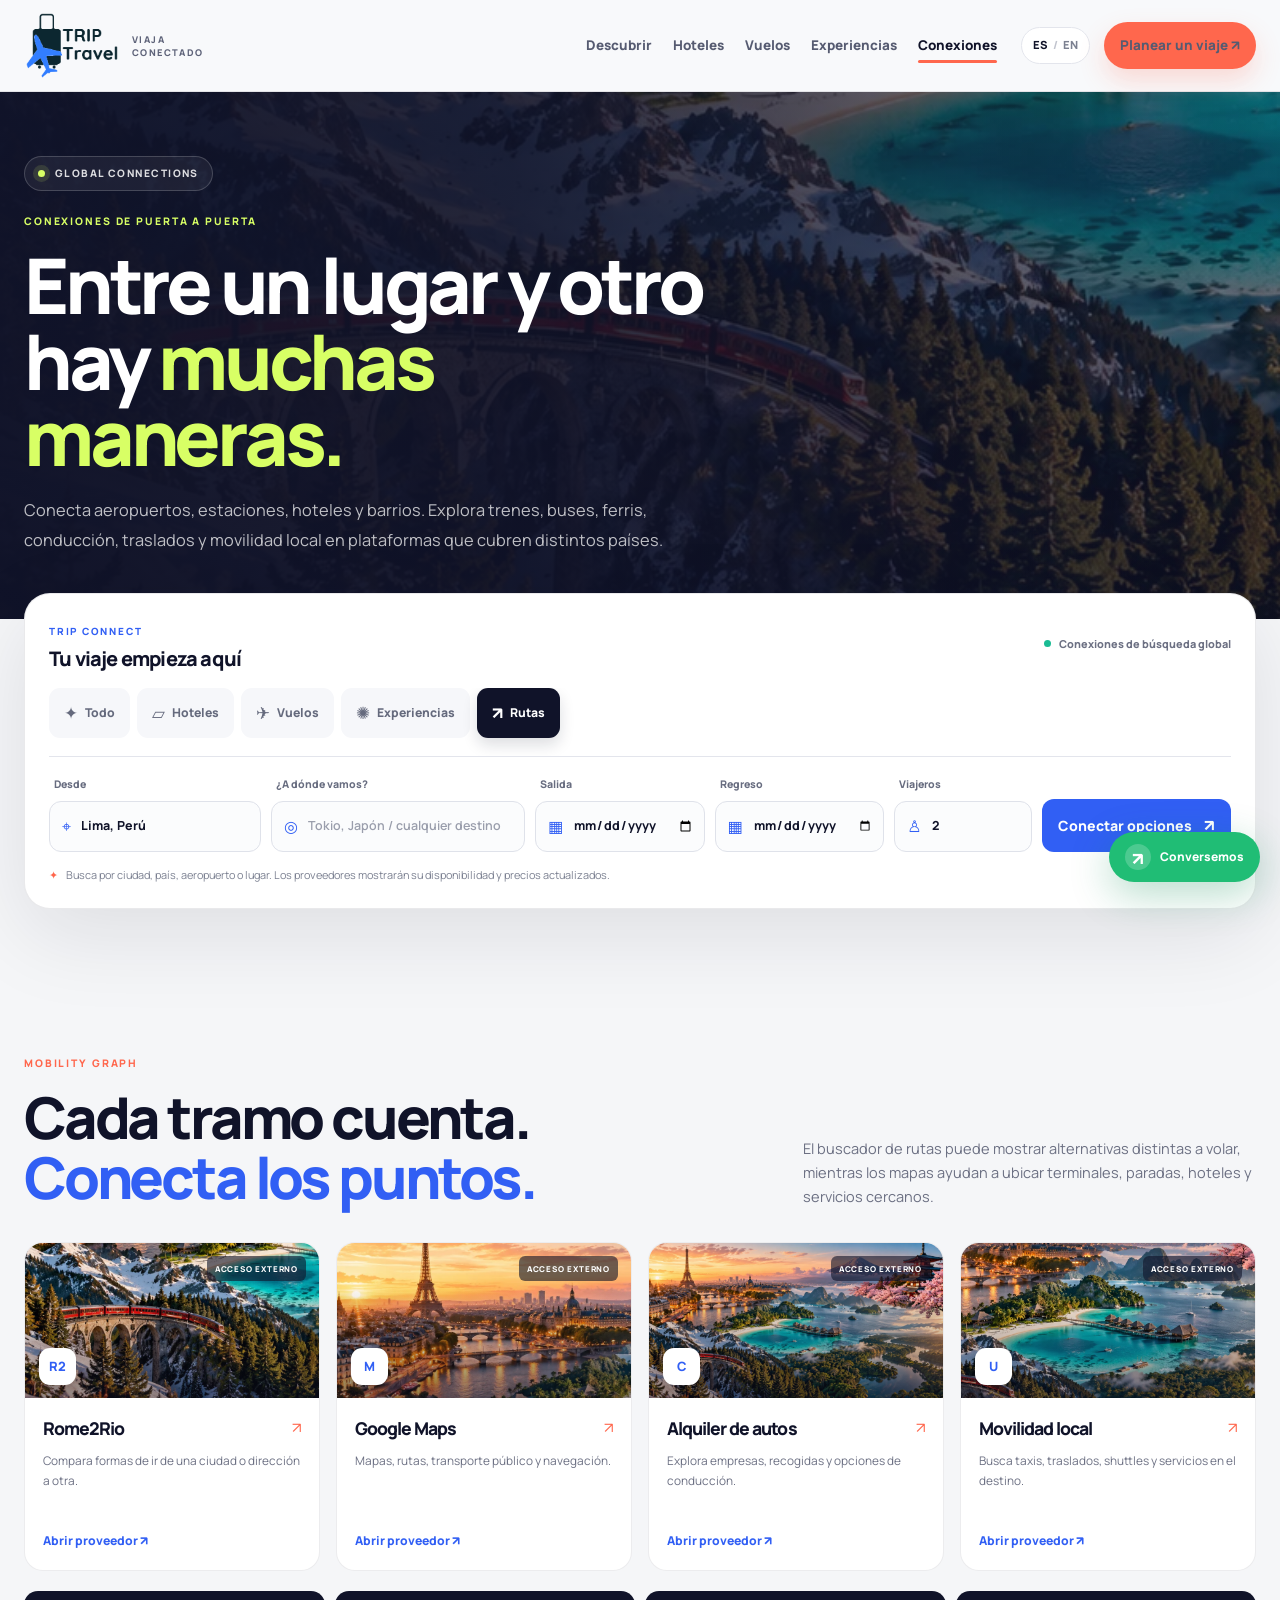
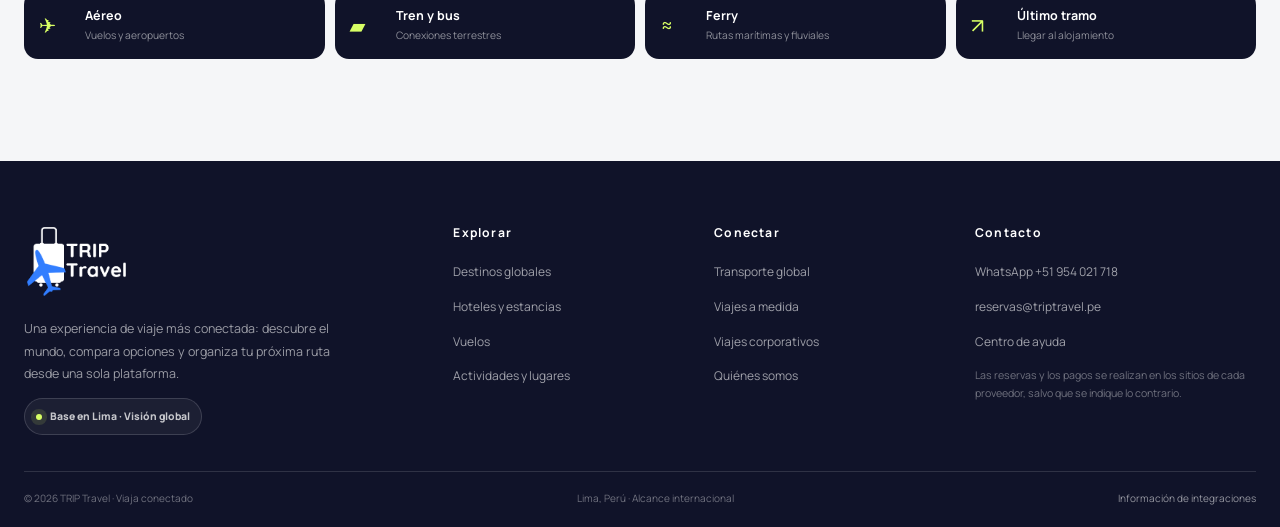
==== conexiones.html @ 20d66aaa "Add files via upload" ====
<!doctype html>
<html lang="es">
<head>
<meta charset="utf-8">
<meta name="viewport" content="width=device-width, initial-scale=1">
<title>Conexiones de transporte en todo el mundo | TRIP Travel</title>
<meta name="description" content="Explora rutas globales en tren, bus, ferry, avión, auto y transporte local con TRIP Travel.">
<meta name="theme-color" content="#101329">
<link rel="icon" type="image/svg+xml" href="assets/favicon.svg">
<link rel="preconnect" href="https://fonts.googleapis.com">
<link rel="preconnect" href="https://fonts.gstatic.com" crossorigin>
<link href="https://fonts.googleapis.com/css2?family=DM+Sans:wght@400;500;600;700;800&family=Manrope:wght@400;500;600;700;800&display=swap" rel="stylesheet">
<link rel="stylesheet" href="styles.css">
</head>
<body data-wa="51954021718" data-page="conexiones">
<a class="skip-link" href="#main" data-es="Saltar al contenido" data-en="Skip to content">Saltar al contenido</a>
<header class="site-header">
  <div class="header-inner wrap">
    <a class="brand" href="index.html" aria-label="TRIP Travel inicio">
      <img src="assets/images/trip-travel-logo.png" class="brand-logo" alt="TRIP Travel logo">
      <span class="brand-tag" data-es="VIAJA CONECTADO" data-en="TRAVEL CONNECTED">VIAJA CONECTADO</span>
    </a>
    <button class="nav-toggle" aria-label="Abrir menú" aria-expanded="false"><span></span><span></span><span></span></button>
    <nav class="main-nav" aria-label="Navegación principal">
      <ul><li><a href="destinos.html" class="" data-es="Descubrir" data-en="Discover">Descubrir</a></li><li><a href="hoteles.html" class="" data-es="Hoteles" data-en="Stays">Hoteles</a></li><li><a href="vuelos.html" class="" data-es="Vuelos" data-en="Flights">Vuelos</a></li><li><a href="experiencias.html" class="" data-es="Experiencias" data-en="Experiences">Experiencias</a></li><li><a href="conexiones.html" class="active" data-es="Conexiones" data-en="Connections">Conexiones</a></li></ul>
      <div class="nav-tools"><button type="button" class="language-toggle" id="languageToggle" aria-label="Cambiar idioma"><span data-es="ES" data-en="EN">ES</span><span class="lang-sep">/</span><span data-es="EN" data-en="ES">EN</span></button>
      <a class="btn btn-primary btn-small" href="contacto.html" data-es="Planear un viaje ↗" data-en="Plan a trip ↗">Planear un viaje ↗</a></div>
    </nav>
  </div>
</header>
<main id="main"><section class="service-hero"><div class="service-hero-image"><img src="assets/images/world-alps.webp" alt="Imagen de inspiración para viajes globales"><div class="service-hero-overlay"></div></div><div class="wrap service-hero-inner"><div class="service-hero-copy"><span class="eyebrow-pill"><span class="pulse-dot"></span>GLOBAL CONNECTIONS</span><p class="section-kicker">CONEXIONES DE PUERTA A PUERTA</p><h1 data-es="Entre un lugar y otro<br>hay <em>muchas maneras.</em>" data-en="Between two places<br>there are <em>many ways.</em>">Entre un lugar y otro<br>hay <em>muchas maneras.</em></h1><p class="hero-lede" data-es="Conecta aeropuertos, estaciones, hoteles y barrios. Explora trenes, buses, ferris, conducción, traslados y movilidad local en plataformas que cubren distintos países." data-en="Connect airports, stations, hotels and neighborhoods. Explore trains, buses, ferries, driving, transfers and local mobility through tools covering many countries.">Conecta aeropuertos, estaciones, hoteles y barrios. Explora trenes, buses, ferris, conducción, traslados y movilidad local en plataformas que cubren distintos países.</p></div></div></section><div class="service-search-wrap wrap"><section class="search-console search-console-compact" aria-label="Buscador global">
      <div class="search-console-head"><div><span class="micro-label" data-es="TRIP CONNECT" data-en="TRIP CONNECT">TRIP CONNECT</span><h2 data-es="Tu viaje empieza aquí" data-en="Your journey starts here">Tu viaje empieza aquí</h2></div><span class="search-live"><i></i><span data-es="Conexiones de búsqueda global" data-en="Global search connections">Conexiones de búsqueda global</span></span></div>
      <div class="search-tabs" role="tablist" aria-label="Tipo de búsqueda"><button type="button" class="search-tab " data-search-service="all" aria-pressed="false"><span>✦</span><span data-es="Todo" data-en="All">Todo</span></button><button type="button" class="search-tab " data-search-service="stays" aria-pressed="false"><span>▱</span><span data-es="Hoteles" data-en="Stays">Hoteles</span></button><button type="button" class="search-tab " data-search-service="flights" aria-pressed="false"><span>✈</span><span data-es="Vuelos" data-en="Flights">Vuelos</span></button><button type="button" class="search-tab " data-search-service="experiences" aria-pressed="false"><span>✺</span><span data-es="Experiencias" data-en="Experiences">Experiencias</span></button><button type="button" class="search-tab selected" data-search-service="routes" aria-pressed="true"><span>↗</span><span data-es="Rutas" data-en="Routes">Rutas</span></button></div>
      <form class="global-search-form" data-search-form data-search-type="routes" id="globalSearchConex">
        <div class="field field-origin"><label for="originConex" data-es="Desde" data-en="From">Desde</label><div class="field-wrap"><span class="field-icon">⌖</span><input id="originConex" name="origin" type="text" placeholder="Lima, Perú" value="Lima, Perú" autocomplete="off"></div></div>
        <div class="field field-destination"><label for="destinationConex" data-es="¿A dónde vamos?" data-en="Where to?">¿A dónde vamos?</label><div class="field-wrap"><span class="field-icon">◎</span><input id="destinationConex" name="destination" type="text" placeholder="Tokio, Japón / cualquier destino" autocomplete="off" required></div></div>
        <div class="field"><label for="departConex" data-es="Salida" data-en="Departure">Salida</label><div class="field-wrap"><span class="field-icon">▦</span><input id="departConex" name="depart" type="date"></div></div>
        <div class="field"><label for="returnConex" data-es="Regreso" data-en="Return">Regreso</label><div class="field-wrap"><span class="field-icon">▦</span><input id="returnConex" name="return" type="date"></div></div>
        <div class="field field-guests"><label for="guestsConex" data-es="Viajeros" data-en="Travelers">Viajeros</label><div class="field-wrap"><span class="field-icon">♙</span><select id="guestsConex" name="guests"><option value="1">1</option><option value="2" selected>2</option><option value="3">3</option><option value="4">4</option><option value="5">5</option><option value="6+">6+</option></select></div></div>
        <button class="btn btn-search" type="submit"><span data-es="Conectar opciones" data-en="Find connections">Conectar opciones</span><span class="search-arrow">↗</span></button>
      </form>
      <div class="search-hint"><span class="hint-icon">✦</span><span data-es="Busca por ciudad, país, aeropuerto o lugar. Los proveedores mostrarán su disponibilidad y precios actualizados." data-en="Search by city, country, airport or place. Providers show their own live availability and prices.">Busca por ciudad, país, aeropuerto o lugar. Los proveedores mostrarán su disponibilidad y precios actualizados.</span></div>
      <div class="search-results" aria-live="polite" hidden><div class="search-results-head"><h3 data-es="Opciones para continuar" data-en="Your next steps">Opciones para continuar</h3><button class="clear-results" type="button" data-es="Nueva búsqueda ×" data-en="New search ×">Nueva búsqueda ×</button></div><p class="result-disclaimer" data-es="Son enlaces de búsqueda a sitios externos; TRIP Travel no consulta inventario en tiempo real ni confirma reservas desde esta página." data-en="These are search links to external sites; TRIP Travel does not query live inventory or confirm bookings from this page.">Son enlaces de búsqueda a sitios externos; TRIP Travel no consulta inventario en tiempo real ni confirma reservas desde esta página.</p><div class="provider-results"></div></div>
    </section></div><section class="section-light section-pad"><div class="wrap"><div class="section-heading split-heading"><div><span class="section-kicker">MOBILITY GRAPH</span><h2 data-es="Cada tramo cuenta.<br><em>Conecta los puntos.</em>" data-en="Every leg matters.<br><em>Connect the dots.</em>">Cada tramo cuenta.<br><em>Conecta los puntos.</em></h2></div><p data-es="El buscador de rutas puede mostrar alternativas distintas a volar, mientras los mapas ayudan a ubicar terminales, paradas, hoteles y servicios cercanos." data-en="Route tools can reveal alternatives to flying, while maps help locate terminals, stops, hotels and nearby services.">El buscador de rutas puede mostrar alternativas distintas a volar, mientras los mapas ayudan a ubicar terminales, paradas, hoteles y servicios cercanos.</p></div><div class="provider-grid large-provider-grid">
<article class="provider-card"><div class="provider-image"><img src="assets/images/world-alps.webp" alt="" loading="lazy" decoding="async"><span class="provider-mark">R2</span><span class="provider-kind" data-es="ACCESO EXTERNO" data-en="EXTERNAL TOOL">ACCESO EXTERNO</span></div><div class="provider-card-body"><div class="provider-card-title"><h3>Rome2Rio</h3><span class="external-arrow">↗</span></div><p data-es="Compara formas de ir de una ciudad o dirección a otra." data-en="Compare ways to get from one city or address to another.">Compara formas de ir de una ciudad o dirección a otra.</p><a class="provider-open" href="https://www.rome2rio.com/" target="_blank" rel="noopener noreferrer" data-es="Abrir proveedor ↗" data-en="Open provider ↗">Abrir proveedor ↗</a></div></article>
<article class="provider-card"><div class="provider-image"><img src="assets/images/world-paris.webp" alt="" loading="lazy" decoding="async"><span class="provider-mark">M</span><span class="provider-kind" data-es="ACCESO EXTERNO" data-en="EXTERNAL TOOL">ACCESO EXTERNO</span></div><div class="provider-card-body"><div class="provider-card-title"><h3>Google Maps</h3><span class="external-arrow">↗</span></div><p data-es="Mapas, rutas, transporte público y navegación." data-en="Maps, routes, public transit and navigation.">Mapas, rutas, transporte público y navegación.</p><a class="provider-open" href="https://www.google.com/maps/dir/" target="_blank" rel="noopener noreferrer" data-es="Abrir proveedor ↗" data-en="Open provider ↗">Abrir proveedor ↗</a></div></article>
<article class="provider-card"><div class="provider-image"><img src="assets/images/world-hero.webp" alt="" loading="lazy" decoding="async"><span class="provider-mark">C</span><span class="provider-kind" data-es="ACCESO EXTERNO" data-en="EXTERNAL TOOL">ACCESO EXTERNO</span></div><div class="provider-card-body"><div class="provider-card-title"><h3>Alquiler de autos</h3><span class="external-arrow">↗</span></div><p data-es="Explora empresas, recogidas y opciones de conducción." data-en="Explore car-rental companies, pickup and driving options.">Explora empresas, recogidas y opciones de conducción.</p><a class="provider-open" href="https://www.kayak.com/cars" target="_blank" rel="noopener noreferrer" data-es="Abrir proveedor ↗" data-en="Open provider ↗">Abrir proveedor ↗</a></div></article>
<article class="provider-card"><div class="provider-image"><img src="assets/images/world-islands.webp" alt="" loading="lazy" decoding="async"><span class="provider-mark">U</span><span class="provider-kind" data-es="ACCESO EXTERNO" data-en="EXTERNAL TOOL">ACCESO EXTERNO</span></div><div class="provider-card-body"><div class="provider-card-title"><h3>Movilidad local</h3><span class="external-arrow">↗</span></div><p data-es="Busca taxis, traslados, shuttles y servicios en el destino." data-en="Find taxis, transfers, shuttles and local services.">Busca taxis, traslados, shuttles y servicios en el destino.</p><a class="provider-open" href="https://maps.google.com/" target="_blank" rel="noopener noreferrer" data-es="Abrir proveedor ↗" data-en="Open provider ↗">Abrir proveedor ↗</a></div></article>
</div><div class="transport-mode-grid"><div><span>✈</span><strong data-es="Aéreo" data-en="Air">Aéreo</strong><small data-es="Vuelos y aeropuertos" data-en="Flights and airports">Vuelos y aeropuertos</small></div><div><span>▰</span><strong data-es="Tren y bus" data-en="Train & bus">Tren y bus</strong><small data-es="Conexiones terrestres" data-en="Ground connections">Conexiones terrestres</small></div><div><span>≈</span><strong data-es="Ferry" data-en="Ferry">Ferry</strong><small data-es="Rutas marítimas y fluviales" data-en="Sea and river routes">Rutas marítimas y fluviales</small></div><div><span>↗</span><strong data-es="Último tramo" data-en="Last mile">Último tramo</strong><small data-es="Llegar al alojamiento" data-en="Get to your stay">Llegar al alojamiento</small></div></div></div></section></main>
<footer class="site-footer">
  <div class="wrap footer-grid">
    <div class="footer-brand">
      <a href="index.html"><img src="assets/images/trip-travel-logo-light.png" alt="TRIP Travel" class="footer-logo"></a>
      <p data-es="Una experiencia de viaje más conectada: descubre el mundo, compara opciones y organiza tu próxima ruta desde una sola plataforma." data-en="A more connected travel experience: discover the world, compare options and shape your next journey from one platform.">Una experiencia de viaje más conectada: descubre el mundo, compara opciones y organiza tu próxima ruta desde una sola plataforma.</p>
      <span class="base-pill"><span class="pulse-dot"></span><span data-es="Base en Lima · Visión global" data-en="Based in Lima · Global vision">Base en Lima · Visión global</span></span>
    </div>
    <div><h4 data-es="Explorar" data-en="Explore">Explorar</h4><ul><li><a href="destinos.html" data-es="Destinos globales" data-en="Global destinations">Destinos globales</a></li><li><a href="hoteles.html" data-es="Hoteles y estancias" data-en="Hotels & stays">Hoteles y estancias</a></li><li><a href="vuelos.html" data-es="Vuelos" data-en="Flights">Vuelos</a></li><li><a href="experiencias.html" data-es="Actividades y lugares" data-en="Activities & places">Actividades y lugares</a></li></ul></div>
    <div><h4 data-es="Conectar" data-en="Connect">Conectar</h4><ul><li><a href="conexiones.html" data-es="Transporte global" data-en="Global transport">Transporte global</a></li><li><a href="tours.html" data-es="Viajes a medida" data-en="Custom journeys">Viajes a medida</a></li><li><a href="corporativo.html" data-es="Viajes corporativos" data-en="Business travel">Viajes corporativos</a></li><li><a href="nosotros.html" data-es="Quiénes somos" data-en="About TRIP">Quiénes somos</a></li></ul></div>
    <div><h4 data-es="Contacto" data-en="Contact">Contacto</h4><ul><li><a href="https://wa.me/51954021718" target="_blank" rel="noopener">WhatsApp +51 954 021 718</a></li><li><a href="mailto:reservas@triptravel.pe">reservas@triptravel.pe</a></li><li><a href="contacto.html" data-es="Centro de ayuda" data-en="Help center">Centro de ayuda</a></li></ul><p class="footer-note" data-es="Las reservas y los pagos se realizan en los sitios de cada proveedor, salvo que se indique lo contrario." data-en="Bookings and payments take place on each provider's site unless stated otherwise.">Las reservas y los pagos se realizan en los sitios de cada proveedor, salvo que se indique lo contrario.</p></div>
  </div>
  <div class="wrap footer-bottom"><span>© 2026 TRIP Travel · <span data-es="Viaja conectado" data-en="Travel connected">Viaja conectado</span></span><span data-es="Lima, Perú · Alcance internacional" data-en="Lima, Peru · International reach">Lima, Perú · Alcance internacional</span><a href="README.md" data-es="Información de integraciones" data-en="Integration information">Información de integraciones</a></div>
</footer>
<a class="wa-float" href="https://wa.me/51954021718?text=Hola%20TRIP%20Travel%2C%20quiero%20planear%20un%20viaje%20internacional" aria-label="WhatsApp TRIP Travel" target="_blank" rel="noopener"><span class="wa-symbol">↗</span><span data-es="Conversemos" data-en="Let's talk">Conversemos</span></a>
<script src="script.js" defer></script>
</body></html>
---- styles.css ----
:root{--night:#101329;--night-2:#191d3b;--blue:#315ff4;--blue-2:#6e8dff;--coral:#ff674d;--lime:#d8ff65;--mint:#9df2da;--paper:#f5f6f8;--white:#fff;--muted:#6c7083;--line:#e3e5ec;--sans:"Manrope","DM Sans",system-ui,-apple-system,BlinkMacSystemFont,"Segoe UI",sans-serif;--max:1240px;--radius:24px;--shadow:0 22px 60px rgba(16,19,41,.12)}
*{box-sizing:border-box}html{scroll-behavior:smooth;scroll-padding-top:100px}body{margin:0;color:var(--night);background:var(--paper);font:400 15px/1.65 var(--sans);-webkit-font-smoothing:antialiased}img{max-width:100%;display:block}a{color:inherit;text-decoration:none}button,input,select,textarea{font:inherit}button{cursor:pointer}h1,h2,h3,h4,p{margin-top:0}h1,h2,h3{letter-spacing:-.055em;line-height:1.04}h1{font-size:clamp(3rem,7vw,6.7rem);font-weight:800;margin:0 0 1.25rem}h2{font-size:clamp(2.25rem,4.5vw,4.2rem);font-weight:800;margin-bottom:1rem}h3{font-size:1.38rem;font-weight:800;margin-bottom:.6rem}h1 em,h2 em{font-style:normal;color:var(--blue)}.wrap{width:min(calc(100% - 48px),var(--max));margin-inline:auto}.skip-link{position:absolute;left:-999px;top:10px;background:var(--white);padding:12px;border-radius:9px;z-index:100}.skip-link:focus{left:10px}::selection{background:var(--lime);color:var(--night)}:focus-visible{outline:3px solid var(--coral);outline-offset:3px}
.site-header{position:sticky;top:0;z-index:80;background:rgba(248,249,251,.92);backdrop-filter:blur(22px);border-bottom:1px solid rgba(16,19,41,.09)}.header-inner{min-height:91px;display:flex;align-items:center;justify-content:space-between;gap:24px}.brand{display:flex;align-items:center;gap:12px;flex-shrink:0}.brand-logo{width:96px;height:69px;object-fit:contain;object-position:center}.brand-tag{font-size:.58rem;font-weight:800;letter-spacing:.15em;color:#5e6379;display:block;max-width:90px;line-height:1.4}.main-nav{display:flex;align-items:center;gap:24px}.main-nav ul{display:flex;align-items:center;gap:clamp(12px,1.65vw,25px);list-style:none;margin:0;padding:0}.main-nav a{font-size:.84rem;font-weight:800;color:#565b71;position:relative;white-space:nowrap}.main-nav ul a:after{content:"";position:absolute;left:0;bottom:-9px;width:0;height:3px;background:var(--coral);border-radius:4px;transition:width .25s ease}.main-nav ul a:hover,.main-nav ul a.active{color:var(--night)}.main-nav ul a:hover:after,.main-nav ul a.active:after{width:100%}.nav-tools{display:flex;align-items:center;gap:14px}.language-toggle{background:#fff;border:1px solid var(--line);border-radius:99px;padding:8px 11px;display:flex;gap:5px;color:#7b8090;font-size:.7rem;font-weight:900}.language-toggle span[data-es="ES"]{color:var(--night)}.language-toggle .lang-sep{color:#c1c4ce}.btn{border:0;display:inline-flex;justify-content:center;align-items:center;gap:12px;border-radius:999px;padding:15px 22px;font-size:.88rem;font-weight:850;transition:transform .2s ease,box-shadow .2s ease,background .2s ease;color:var(--night)}.btn:hover{transform:translateY(-2px)}.btn-primary{background:var(--coral);color:#fff;box-shadow:0 12px 26px rgba(255,103,77,.22)}.btn-primary:hover{background:#f34e36;box-shadow:0 16px 30px rgba(255,103,77,.29)}.btn-small{padding:12px 16px;font-size:.76rem;white-space:nowrap}.btn-glass{background:rgba(255,255,255,.12);color:white;border:1px solid rgba(255,255,255,.28);backdrop-filter:blur(10px)}.btn-outline{background:transparent;border:1px solid #d4d7e2}.btn-outline:hover{background:#fff}.btn-dark{background:var(--night);color:#fff}.nav-toggle{display:none;border:1px solid var(--line);background:#fff;width:44px;height:44px;border-radius:50%;padding:10px}.nav-toggle span{height:2px;background:var(--night);display:block;margin:5px 0;border-radius:2px}
/* Global landing hero */
.global-hero{background:var(--night);color:white;position:relative;isolation:isolate;overflow:hidden;padding:62px 0 35px;min-height:675px}.hero-image-layer{position:absolute;z-index:-3;inset:0 0 0 33%;background-image:linear-gradient(90deg,var(--night) 0%,rgba(16,19,41,.94) 10%,rgba(16,19,41,.35) 46%,rgba(16,19,41,.05) 100%),linear-gradient(0deg,var(--night) 0%,transparent 40%),url("assets/images/world-hero.webp");background-size:cover;background-position:center 54%;animation:worldDrift 25s ease-in-out infinite alternate;opacity:.93}.hero-noise{position:absolute;z-index:-2;inset:0;background:radial-gradient(ellipse at 74% 40%,rgba(49,95,244,.25),transparent 35%),radial-gradient(ellipse at 6% 94%,rgba(255,103,77,.16),transparent 32%);pointer-events:none}.global-hero-grid{display:grid;grid-template-columns:minmax(0,.92fr) minmax(420px,1.08fr);align-items:center;gap:clamp(34px,5vw,80px);min-height:515px}.hero-content{padding:22px 0 34px;position:relative;z-index:1}.eyebrow-pill{display:inline-flex;align-items:center;gap:10px;padding:9px 13px;border:1px solid rgba(255,255,255,.18);background:rgba(255,255,255,.06);border-radius:999px;color:rgba(255,255,255,.85);font-size:.64rem;font-weight:900;letter-spacing:.14em;line-height:1.5}.pulse-dot{display:inline-block;width:7px;height:7px;border-radius:50%;background:var(--lime);box-shadow:0 0 0 5px rgba(216,255,101,.12);animation:pulse 2s infinite}.global-hero .eyebrow-pill{margin-bottom:27px}.global-hero h1{max-width:720px;color:white;font-size:clamp(3.25rem,6.4vw,6.3rem);line-height:.97}.global-hero h1 em{color:var(--lime);display:inline-block}.hero-lede{color:rgba(255,255,255,.73);max-width:560px;font-size:1.02rem;line-height:1.85;margin-bottom:0}.hero-actions{display:flex;gap:12px;flex-wrap:wrap;margin-top:27px}.hero-micro-trust{display:flex;gap:13px;align-items:center;margin-top:34px}.avatar-stack{display:flex;align-items:center}.avatar-stack span{width:31px;height:31px;border:2px solid var(--night);border-radius:50%;display:grid;place-items:center;margin-left:-7px;background:var(--blue);font-size:.8rem;font-weight:900;color:#fff}.avatar-stack span:first-child{margin-left:0;background:var(--coral)}.avatar-stack span:last-child{background:var(--lime);color:var(--night)}.hero-micro-trust strong,.hero-micro-trust small{display:block}.hero-micro-trust strong{font-size:.78rem;color:#fff}.hero-micro-trust small{font-size:.67rem;color:rgba(255,255,255,.5);margin-top:2px}.hero-visual-card{height:465px;position:relative;border-radius:28px;overflow:hidden;box-shadow:0 40px 120px rgba(0,0,0,.35);border:1px solid rgba(255,255,255,.2);transform:rotate(1.25deg);isolation:isolate}.hero-visual-card:before{content:"";position:absolute;inset:0;z-index:1;background:linear-gradient(180deg,rgba(11,13,29,.05),transparent 37%,rgba(11,13,29,.68))}.hero-visual-card img{width:100%;height:100%;object-fit:cover;transition:transform 1.2s cubic-bezier(.2,.7,.1,1);animation:slowFloat 22s ease-in-out infinite alternate}.hero-visual-card:hover img{transform:scale(1.06)}.image-grain{position:absolute;inset:0;opacity:.12;z-index:2;pointer-events:none;background-image:url("data:image/svg+xml,%3Csvg viewBox='0 0 180 180' xmlns='http://www.w3.org/2000/svg'%3E%3Cfilter id='n'%3E%3CfeTurbulence type='fractalNoise' baseFrequency='.8' numOctaves='4' stitchTiles='stitch'/%3E%3C/filter%3E%3Crect width='100%25' height='100%25' filter='url(%23n)' opacity='.35'/%3E%3C/svg%3E")}.hero-stamp{position:absolute;z-index:3;right:25px;top:24px;border-radius:50%;height:122px;width:122px;background:var(--lime);color:var(--night);display:flex;flex-direction:column;align-items:center;justify-content:center;text-align:center;font-weight:950;font-size:.68rem;line-height:1.4;letter-spacing:.07em;transform:rotate(8deg);box-shadow:0 16px 42px rgba(12,14,31,.2)}.stamp-orbit{font-size:1.5rem;margin-bottom:4px}.hero-image-caption{position:absolute;z-index:3;left:28px;bottom:26px;right:25px;display:flex;align-items:center;gap:10px;font-size:.62rem;font-weight:900;letter-spacing:.16em;color:#fff}.live-line{width:28px;height:2px;background:var(--coral)}.hero-bottom-mark{display:flex;align-items:center;gap:15px;color:rgba(255,255,255,.35);font-size:.61rem;letter-spacing:.15em;font-weight:900;margin-top:36px}.hero-bottom-rule{height:1px;background:rgba(255,255,255,.2);width:90px}.hero-bottom-mark span:last-child{color:rgba(255,255,255,.58)}@keyframes worldDrift{from{background-position:55% 49%}to{background-position:65% 58%}}@keyframes slowFloat{from{transform:scale(1)}to{transform:scale(1.04)}}@keyframes pulse{0%,100%{box-shadow:0 0 0 5px rgba(216,255,101,.12)}50%{box-shadow:0 0 0 8px rgba(216,255,101,.04)}}
/* Search console */
.connect-search-section{position:relative;z-index:5;background:var(--paper);padding:0 0 70px}.search-console{background:#fff;border:1px solid rgba(16,19,41,.09);border-radius:26px;padding:24px;box-shadow:0 25px 85px rgba(16,19,41,.1);position:relative;margin-top:-26px}.search-console-compact{margin-top:0}.search-console-head{display:flex;align-items:center;justify-content:space-between;gap:15px;margin-bottom:19px}.micro-label{font-size:.62rem;letter-spacing:.18em;font-weight:950;color:var(--blue)}.search-console-head h2{font-size:1.5rem;margin:6px 0 0;letter-spacing:-.04em}.search-live{display:flex;gap:8px;align-items:center;font-size:.68rem;color:var(--muted);font-weight:800}.search-live i{display:inline-block;width:7px;height:7px;border-radius:50%;background:#1abc94}.search-tabs{display:flex;gap:7px;border-bottom:1px solid var(--line);padding-bottom:18px;margin-bottom:19px;overflow-x:auto}.search-tab{flex:none;border:1px solid transparent;background:#f6f7fa;color:#656a7d;padding:10px 14px;border-radius:11px;font-size:.76rem;font-weight:850;display:flex;align-items:center;gap:7px}.search-tab span:first-child{font-size:1.05rem}.search-tab.selected{background:var(--night);color:#fff;box-shadow:0 7px 15px rgba(16,19,41,.14)}.global-search-form{display:grid;grid-template-columns:1.15fr 1.45fr .86fr .86fr .7fr auto;gap:10px;align-items:end}.field{min-width:0}.field label{font-weight:900;font-size:.66rem;display:block;color:#686d80;margin:0 0 7px 5px}.field-wrap{display:flex;align-items:center;border:1px solid #dfe2ea;background:#fbfcfd;border-radius:12px;min-width:0;min-height:51px;transition:border-color .2s,box-shadow .2s}.field-wrap:focus-within{border-color:var(--blue);box-shadow:0 0 0 3px rgba(49,95,244,.1)}.field-icon{flex:none;font-size:1rem;color:var(--blue);padding-left:12px}.field input,.field select{appearance:none;width:100%;min-width:0;border:0;outline:0;background:transparent;color:var(--night);padding:12px 10px;font-size:.78rem;font-weight:750}.field input::placeholder{color:#9a9eac;font-weight:600}.field select{cursor:pointer}.btn-search{min-height:51px;padding:13px 16px;background:var(--blue);color:#fff;border-radius:12px;white-space:nowrap}.btn-search:hover{background:#244de1}.search-arrow{font-size:1rem}.search-hint{display:flex;gap:8px;align-items:flex-start;margin-top:14px;font-size:.68rem;color:#7b8091}.hint-icon{color:var(--coral)}.search-section-foot{display:flex;justify-content:space-between;gap:10px;margin-top:13px;color:#989cab;font-size:.62rem;font-weight:850;letter-spacing:.08em}.search-section-foot b{color:var(--coral);margin-left:7px}.search-results{border-top:1px solid var(--line);margin-top:20px;padding-top:19px}.search-results[hidden]{display:none}.search-results-head{display:flex;justify-content:space-between;align-items:center;gap:12px}.search-results-head h3{font-size:1.1rem;margin:0}.clear-results{border:0;background:transparent;font-size:.72rem;color:var(--blue);font-weight:900}.result-disclaimer{font-size:.7rem;color:var(--muted);margin:10px 0 15px;max-width:100%}.provider-results{display:grid;grid-template-columns:repeat(3,minmax(0,1fr));gap:10px}.result-card{border:1px solid var(--line);background:#fbfcff;border-radius:15px;padding:15px;display:flex;gap:12px;align-items:flex-start;transition:transform .2s,border-color .2s}.result-card:hover{transform:translateY(-2px);border-color:#aab9ff}.result-provider-mark{width:39px;height:39px;border-radius:12px;display:grid;place-items:center;background:#e7ecff;color:var(--blue);font-weight:950;flex:none}.result-card h4{font-size:.84rem;letter-spacing:-.02em;margin:0 0 4px}.result-card p{font-size:.69rem;color:var(--muted);line-height:1.5;margin:0 0 9px}.result-card a{font-size:.69rem;font-weight:900;color:var(--blue)}
/* Section systems */
.section-pad{padding:clamp(62px,8vw,108px) 0}.section-light{background:var(--paper)}.section-dark{background:var(--night);color:#fff}.section-heading{margin-bottom:34px}.split-heading{display:grid;grid-template-columns:1.05fr .7fr;gap:8%;align-items:end}.section-heading h2{margin-bottom:0}.section-heading h2 em{color:var(--blue)}.section-heading p{color:var(--muted);margin:0;max-width:480px;font-size:.91rem}.section-kicker{display:block;color:var(--coral);font-size:.65rem;letter-spacing:.18em;font-weight:950;margin-bottom:16px}.inverse h2{color:#fff}.inverse h2 em{color:var(--lime)}.inverse p{color:rgba(255,255,255,.59)}.section-bottom-action{display:flex;justify-content:space-between;align-items:center;gap:20px;margin-top:25px}.text-link{color:var(--blue);font-weight:900;font-size:.83rem;display:inline-flex;gap:8px;align-items:center}.text-link span{transition:transform .2s}.text-link:hover span{transform:translate(3px,-3px)}.muted-label{font-size:.59rem;font-weight:900;letter-spacing:.1em;color:#9a9eac}
.world-grid{display:grid;grid-template-columns:repeat(3,minmax(0,1fr));gap:17px}.world-card{background:#fff;border:1px solid rgba(16,19,41,.07);border-radius:21px;overflow:hidden;transition:transform .3s ease,box-shadow .3s ease,border-color .3s;min-width:0}.world-card:hover{transform:translateY(-6px);box-shadow:var(--shadow);border-color:rgba(49,95,244,.25)}.world-card-image{height:230px;position:relative;overflow:hidden;background:linear-gradient(135deg,#cad8ff,#f8d6cb 50%,#e9f8da)}.world-card-image:after{content:"";position:absolute;inset:35% 0 0;background:linear-gradient(180deg,transparent,rgba(13,16,38,.48))}.world-card-image img{height:100%;width:100%;object-fit:cover;transition:transform .65s cubic-bezier(.2,.75,.2,1)}.world-card:hover .world-card-image img{transform:scale(1.07)}.world-card-index{position:absolute;top:14px;left:14px;z-index:2;padding:7px 9px;border-radius:7px;background:rgba(16,19,41,.72);color:#fff;font-size:.58rem;letter-spacing:.11em;font-weight:950;backdrop-filter:blur(8px)}.world-card-cta{position:absolute;right:14px;bottom:13px;z-index:2;width:34px;height:34px;border-radius:50%;display:grid;place-items:center;background:var(--lime);font-size:1rem;color:var(--night);transition:transform .2s}.world-card:hover .world-card-cta{transform:rotate(45deg)}.world-card-copy{padding:17px 18px 20px;display:flex;justify-content:space-between;align-items:flex-start;gap:12px}.world-card-copy small{display:block;color:var(--coral);text-transform:uppercase;font-weight:950;font-size:.58rem;letter-spacing:.14em;margin-bottom:6px}.world-card-copy h3{font-size:1.13rem;margin:0;letter-spacing:-.045em}.world-card-copy p{font-size:.72rem;color:var(--muted);margin:3px 0 0;text-align:right;max-width:140px;line-height:1.55}.section-dark .section-kicker{color:var(--lime)}.service-grid{display:grid;grid-template-columns:repeat(4,minmax(0,1fr));gap:14px}.service-card{min-height:315px;padding:25px;border-radius:22px;position:relative;overflow:hidden;display:flex;flex-direction:column;transition:transform .25s,box-shadow .25s;color:var(--night)}.service-card:before{content:"";position:absolute;width:190px;height:190px;border-radius:50%;right:-75px;top:-75px;border:1px solid rgba(16,19,41,.12);box-shadow:0 0 0 22px rgba(16,19,41,.035),0 0 0 46px rgba(16,19,41,.025)}.service-card:hover{transform:translateY(-5px);box-shadow:0 20px 50px rgba(0,0,0,.15)}.service-card-blue{background:#9fb9ff}.service-card-coral{background:#ff9e8d}.service-card-lime{background:var(--lime)}.service-card-violet{background:#c8b8ff}.service-icon{font-size:1.9rem;display:grid;place-items:center;width:53px;height:53px;border-radius:17px;background:rgba(255,255,255,.44);margin-bottom:36px}.service-no{font-size:.61rem;font-weight:950;letter-spacing:.16em;color:rgba(16,19,41,.57);margin-bottom:13px}.service-card h3{font-size:1.48rem;max-width:220px;line-height:1.05}.service-card p{font-size:.78rem;color:rgba(16,19,41,.7);max-width:250px;line-height:1.7;margin-bottom:18px}.card-arrow{margin-top:auto;align-self:flex-end;border:1px solid rgba(16,19,41,.25);border-radius:50%;width:38px;height:38px;display:grid;place-items:center;font-size:1.1rem}.network-section{background:#f0f1f7;padding:clamp(66px,8vw,116px) 0;overflow:hidden}.network-layout{display:grid;grid-template-columns:.9fr 1.1fr;gap:clamp(35px,7vw,100px);align-items:center}.network-copy h2{font-size:clamp(2.7rem,4.6vw,4.6rem)}.network-copy p{color:var(--muted);max-width:500px;margin:20px 0 27px}.route-flow{position:relative;min-height:340px;display:flex;align-items:center;justify-content:center;gap:12px;padding:30px 0}.route-node{width:31%;min-width:125px;height:180px;border-radius:19px;background:#fff;box-shadow:0 18px 45px rgba(16,19,41,.09);padding:17px;display:flex;flex-direction:column;justify-content:flex-end;position:relative;z-index:2;border:1px solid rgba(16,19,41,.07)}.route-node-middle{transform:translateY(-27px);background:var(--night);color:white}.route-node-final{transform:translateY(25px);background:var(--blue);color:white}.node-symbol{font-size:1.5rem;position:absolute;top:17px;left:17px;color:var(--blue)}.route-node-middle .node-symbol,.route-node-final .node-symbol{color:var(--lime)}.route-node small{font-size:.53rem;letter-spacing:.1em;font-weight:950;color:#9296a7;margin-bottom:7px}.route-node strong{font-size:.92rem;letter-spacing:-.04em;line-height:1.3}.route-node-middle small,.route-node-final small{color:rgba(255,255,255,.52)}.node-dots{letter-spacing:.2em;font-size:.7rem;color:var(--coral);margin-top:10px}.route-connector{color:var(--coral);font-size:1.3rem;z-index:3}.route-orbit{position:absolute;border:1px dashed #afb6d9;border-radius:50%;width:410px;height:250px;transform:rotate(-17deg);z-index:0}.orbit-b{transform:rotate(48deg);width:300px;height:380px;opacity:.5}.trust-strip{background:var(--lime);padding:21px 0}.trust-strip-inner{display:grid;grid-template-columns:repeat(4,1fr);gap:16px}.trust-strip-inner>div{display:flex;align-items:center;gap:10px;font-size:.72rem;font-weight:900}.trust-mark{width:29px;height:29px;border-radius:50%;display:grid;place-items:center;background:rgba(16,19,41,.09);font-size:.94rem}.cta-banner{background:var(--coral);padding:55px 0;color:white;position:relative;overflow:hidden}.cta-banner:after{content:"✳";position:absolute;right:5%;top:-45px;font-size:280px;color:rgba(255,255,255,.08);line-height:1;pointer-events:none}.cta-banner-inner{display:flex;align-items:center;justify-content:space-between;gap:40px;position:relative;z-index:1}.cta-banner .section-kicker{color:rgba(255,255,255,.7)}.cta-banner h2{margin:0;font-size:clamp(2.4rem,4.4vw,4.1rem)}.cta-banner h2 em{color:var(--night)}.cta-actions{display:flex;flex-direction:column;gap:10px;min-width:220px}.cta-banner .btn-primary{background:var(--night);color:white;box-shadow:none}.cta-banner .btn-outline{border-color:rgba(255,255,255,.5);color:white;background:transparent}.cta-banner .btn-outline:hover{background:rgba(255,255,255,.1)}
/* Service page visual hierarchy */
.service-hero{position:relative;overflow:hidden;min-height:430px;background:var(--night);color:white;isolation:isolate}.service-hero-image{position:absolute;inset:0;z-index:-2}.service-hero-image img{height:100%;width:100%;object-fit:cover;opacity:.72;animation:slowFloat 25s ease-in-out infinite alternate}.service-hero-overlay{position:absolute;inset:0;background:linear-gradient(90deg,rgba(16,19,41,.98) 0%,rgba(16,19,41,.86) 40%,rgba(16,19,41,.25) 100%),linear-gradient(0deg,rgba(16,19,41,.55),transparent)}.service-hero-inner{min-height:430px;display:flex;align-items:center;padding:64px 0}.service-hero-copy{max-width:720px}.service-hero-copy .eyebrow-pill{margin-bottom:22px}.service-hero-copy .section-kicker{color:var(--lime)}.service-hero-copy h1{font-size:clamp(3.05rem,6vw,5.4rem);color:white;line-height:.99;max-width:760px}.service-hero-copy h1 em{color:var(--lime)}.service-hero-copy .hero-lede{max-width:680px}.service-search-wrap{position:relative;margin-top:-26px;padding-bottom:44px;z-index:4}.search-console-compact .search-console-head h2{font-size:1.25rem}.search-console-compact .global-search-form{grid-template-columns:1fr 1.2fr .8fr .8fr .65fr auto}.service-search-wrap .search-console{margin:0}.page-intro{background:linear-gradient(135deg,#f4f5f8,#e8ebf5);padding:70px 0 72px;overflow:hidden}.page-intro-grid{display:grid;grid-template-columns:1fr .9fr;align-items:center;gap:7%}.page-intro .eyebrow-pill{background:var(--night);color:#fff;margin-bottom:25px;border-color:transparent}.page-intro .section-kicker{margin-bottom:14px}.page-intro h1{font-size:clamp(3.15rem,6.1vw,5.8rem)}.page-intro h1 em{color:var(--blue)}.page-intro-grid>div:first-child>p:not(.section-kicker){max-width:620px;color:#666b80;font-size:.94rem;line-height:1.85;margin:0 0 25px}.page-intro-art{height:380px;position:relative;border-radius:26px;overflow:hidden;box-shadow:0 25px 65px rgba(16,19,41,.16);transform:rotate(1deg)}.page-intro-art img{height:100%;width:100%;object-fit:cover}.art-caption{position:absolute;left:20px;bottom:19px;background:rgba(16,19,41,.75);backdrop-filter:blur(10px);color:white;padding:8px 11px;border-radius:6px;font-size:.56rem;font-weight:950;letter-spacing:.14em}.provider-grid{display:grid;grid-template-columns:repeat(4,minmax(0,1fr));gap:16px}.provider-card{border-radius:19px;overflow:hidden;background:#fff;border:1px solid rgba(16,19,41,.08);transition:transform .25s,box-shadow .25s}.provider-card:hover{transform:translateY(-5px);box-shadow:var(--shadow)}.provider-image{height:155px;position:relative;overflow:hidden;background:linear-gradient(135deg,#a9c0ff,#f4a698 58%,#d8ff65)}.provider-image:after{content:"";position:absolute;inset:30% 0 0;background:linear-gradient(180deg,transparent,rgba(16,19,41,.45))}.provider-image img{height:100%;width:100%;object-fit:cover;transition:transform .5s}.provider-card:hover .provider-image img{transform:scale(1.05)}.provider-mark{position:absolute;z-index:2;left:14px;bottom:13px;width:37px;height:37px;background:#fff;color:var(--blue);display:grid;place-items:center;border-radius:11px;font-size:.8rem;font-weight:950;box-shadow:0 5px 12px #0002}.provider-kind{position:absolute;right:13px;top:13px;background:rgba(16,19,41,.6);color:#fff;padding:6px 8px;border-radius:6px;font-size:.5rem;font-weight:900;letter-spacing:.1em;z-index:2}.provider-card-body{padding:18px}.provider-card-title{display:flex;align-items:center;justify-content:space-between;gap:10px}.provider-card-title h3{font-size:1.1rem;margin:0}.external-arrow{color:var(--coral)}.provider-card-body p{font-size:.74rem;color:var(--muted);line-height:1.7;min-height:61px;margin:10px 0 16px}.provider-open{display:inline-flex;color:var(--blue);font-size:.76rem;font-weight:950;gap:8px}.compliance-note{display:flex;gap:11px;background:#fff;border:1px solid var(--line);border-radius:13px;padding:16px;margin:25px 0 0;color:#72778a;font-size:.72rem;line-height:1.7}.compliance-note>span:first-child{color:var(--blue);font-size:1rem}.advice-ribbon{display:flex;gap:14px;align-items:flex-start;background:#edf0ff;border:1px solid #d7ddff;border-radius:17px;padding:18px;margin-top:25px}.advice-icon{width:35px;height:35px;display:grid;place-items:center;border-radius:12px;background:var(--blue);color:#fff;flex:none}.advice-ribbon strong{font-size:.83rem}.advice-ribbon p{font-size:.75rem;color:#606782;margin:4px 0 0;max-width:none}.atlas-hero{position:relative;min-height:475px;background:var(--night);color:white;isolation:isolate;overflow:hidden}.atlas-hero-bg{position:absolute;inset:0;z-index:-1;background:linear-gradient(90deg,rgba(16,19,41,.96),rgba(16,19,41,.7) 42%,rgba(16,19,41,.15)),url("assets/images/world-hero.webp") center 50%/cover;animation:slowFloat 25s ease-in-out infinite alternate}.atlas-hero-inner{padding:70px 0 82px}.atlas-hero .eyebrow-pill{margin-bottom:25px}.atlas-hero h1{font-size:clamp(3.4rem,7vw,6.5rem);color:#fff}.atlas-hero h1 em{color:var(--lime)}.atlas-hero p{max-width:640px;color:rgba(255,255,255,.74);font-size:.98rem;margin-bottom:25px}.atlas-toolbar{display:flex;justify-content:space-between;align-items:end;gap:25px;margin-bottom:30px}.atlas-toolbar h2{font-size:clamp(2rem,3.8vw,3.4rem);margin:0}.atlas-filter{display:flex;gap:6px;align-items:center;background:#e9ebf2;border-radius:99px;padding:5px}.filter-chip{padding:10px 15px;border:0;background:transparent;border-radius:99px;color:#6e7284;font-size:.73rem;font-weight:900}.filter-chip.active{background:var(--night);color:#fff}.atlas-footnote{display:flex;gap:10px;color:#73788c;margin-top:24px;font-size:.74rem}.atlas-footnote span:first-child{color:var(--coral)}.journey-grid{display:grid;grid-template-columns:repeat(3,minmax(0,1fr));gap:18px}.journey-card{background:#fff;border:1px solid var(--line);border-radius:21px;overflow:hidden}.journey-card>img{height:228px;width:100%;object-fit:cover}.journey-body{padding:22px}.journey-tag{display:block;font-size:.59rem;letter-spacing:.14em;font-weight:950;color:var(--coral);margin-bottom:12px}.journey-body h3{font-size:1.4rem}.journey-body p{font-size:.79rem;color:var(--muted);min-height:70px}.transport-feature-grid{display:grid;grid-template-columns:repeat(4,minmax(0,1fr));gap:14px}.transport-feature-grid article{background:#fff;border:1px solid var(--line);border-radius:17px;padding:22px}.transport-feature-grid article>span{display:grid;place-items:center;width:42px;height:42px;background:#e9edff;color:var(--blue);font-size:1.3rem;border-radius:14px;margin-bottom:22px}.transport-feature-grid h3{font-size:1.15rem}.transport-feature-grid p{color:var(--muted);font-size:.77rem;margin:0}.transport-mode-grid{display:grid;grid-template-columns:repeat(4,1fr);gap:10px;margin-top:20px}.transport-mode-grid>div{background:#101329;color:#fff;border-radius:14px;padding:15px;display:grid;grid-template-columns:38px 1fr;column-gap:8px;align-items:center}.transport-mode-grid>div>span{grid-row:span 2;color:var(--lime);font-size:1.3rem}.transport-mode-grid strong{font-size:.78rem}.transport-mode-grid small{font-size:.64rem;color:rgba(255,255,255,.53)}.cta-inline{display:flex;align-items:center;justify-content:space-between;gap:25px;margin-top:24px;padding:23px;background:#e9ecff;border-radius:17px}.cta-inline h3{font-size:1.1rem;margin-bottom:5px}.cta-inline p{font-size:.74rem;color:var(--muted);margin:0}.principle-grid{display:grid;grid-template-columns:repeat(3,1fr);gap:15px}.principle-grid article{padding:24px;border:1px solid rgba(255,255,255,.13);border-radius:18px;background:rgba(255,255,255,.035)}.principle-grid article>span{display:inline-flex;color:var(--lime);font-weight:950;font-size:.67rem;letter-spacing:.1em;margin-bottom:22px}.principle-grid h3{font-size:1.25rem}.principle-grid p{font-size:.78rem;color:rgba(255,255,255,.63);margin:0}.company-data-grid{display:grid;grid-template-columns:.8fr 1.2fr;gap:10%;align-items:start}.company-detail-list{display:grid;grid-template-columns:repeat(2,1fr);gap:12px}.company-detail-list>div{padding:18px;border:1px solid var(--line);border-radius:14px;background:#fff}.company-detail-list small,.company-detail-list strong{display:block}.company-detail-list small{font-size:.65rem;color:var(--muted);margin-bottom:7px}.company-detail-list strong{font-size:.9rem;overflow-wrap:anywhere}.contact-intro{padding-top:54px;padding-bottom:70px}.contact-intro .page-intro-grid{grid-template-columns:.9fr 1.1fr;gap:6%}.contact-channel{display:flex;align-items:center;gap:13px;margin-top:18px}.contact-channel-icon{width:40px;height:40px;display:grid;place-items:center;background:#dfe5ff;color:var(--blue);border-radius:13px;font-size:1.1rem}.contact-channel small,.contact-channel a{display:block}.contact-channel small{font-size:.55rem;font-weight:950;letter-spacing:.17em;color:var(--muted)}.contact-channel a{font-size:.9rem;font-weight:850}.contact-form-wrap{background:#fff;padding:28px;border:1px solid var(--line);border-radius:23px;box-shadow:0 20px 60px rgba(16,19,41,.07)}.form-topline{display:flex;justify-content:space-between;align-items:center}.form-topline .section-kicker{margin-bottom:8px}.form-spark{font-size:1.6rem;color:var(--coral)}.contact-form-wrap h2{font-size:2rem;margin-bottom:9px}.contact-form-wrap>p{font-size:.77rem;color:var(--muted);margin-bottom:20px}.contact-form{display:grid;gap:13px}.contact-form label{display:grid;gap:6px;font-size:.7rem;font-weight:850;color:#676c80}.contact-form input,.contact-form select,.contact-form textarea{width:100%;border:1px solid #dfe2ea;border-radius:11px;padding:12px 13px;outline:0;color:var(--night);background:#fcfcfe;font-size:.78rem;font-weight:650}.contact-form input:focus,.contact-form select:focus,.contact-form textarea:focus{border-color:var(--blue);box-shadow:0 0 0 3px #315ff419}.form-row{display:grid;grid-template-columns:1fr 1fr;gap:12px}.form-submit{width:100%}.form-privacy{font-size:.64rem;color:#9498a7;text-align:center}.corporate-intro .page-intro-art{height:430px}
/* footer and float */
.site-footer{background:var(--night);color:rgba(255,255,255,.78);padding:62px 0 20px}.footer-grid{display:grid;grid-template-columns:1.4fr .8fr .8fr 1fr;gap:36px}.footer-logo{width:105px;height:77px;object-fit:contain;object-position:left center;margin-bottom:18px}.footer-brand p{font-size:.78rem;color:rgba(255,255,255,.58);max-width:340px;line-height:1.8}.base-pill{display:inline-flex;align-items:center;gap:8px;border:1px solid rgba(255,255,255,.15);background:rgba(255,255,255,.05);padding:9px 11px;border-radius:99px;font-size:.65rem;font-weight:800;color:rgba(255,255,255,.75)}.base-pill .pulse-dot{width:6px;height:6px}.site-footer h4{font-size:.76rem;letter-spacing:.1em;color:#fff;margin:0 0 16px}.site-footer ul{list-style:none;padding:0;margin:0;display:grid;gap:10px}.site-footer li a{font-size:.75rem;color:rgba(255,255,255,.6);transition:color .2s}.site-footer li a:hover,.site-footer a:hover{color:var(--lime)}.footer-note{font-size:.66rem;line-height:1.7;color:rgba(255,255,255,.4);margin-top:14px}.footer-bottom{display:flex;justify-content:space-between;gap:20px;border-top:1px solid rgba(255,255,255,.13);padding-top:18px;margin-top:36px;color:rgba(255,255,255,.4);font-size:.63rem;flex-wrap:wrap}.footer-bottom a{color:rgba(255,255,255,.55)}.wa-float{position:fixed;z-index:70;right:20px;bottom:18px;border-radius:999px;background:#20bd75;color:#fff;box-shadow:0 12px 40px rgba(14,138,84,.3);padding:12px 16px;display:flex;align-items:center;gap:9px;font-size:.75rem;font-weight:950;transition:transform .2s}.wa-float:hover{transform:translateY(-3px)}.wa-symbol{width:26px;height:26px;border-radius:50%;background:rgba(255,255,255,.2);display:grid;place-items:center;font-size:1.1rem}
/* Responsive */
@media(max-width:1150px){.main-nav{gap:16px}.main-nav ul{gap:13px}.main-nav a{font-size:.75rem}.brand-logo{width:84px;height:61px}.brand-tag{font-size:.52rem}.global-search-form{grid-template-columns:repeat(3,minmax(0,1fr))}.btn-search{width:100%}.search-console-compact .global-search-form{grid-template-columns:repeat(3,minmax(0,1fr))}.search-console-compact .btn-search{width:100%}.service-grid{grid-template-columns:repeat(2,1fr)}.service-card{min-height:260px}.provider-grid{grid-template-columns:repeat(2,minmax(0,1fr))}.provider-card-body p{min-height:45px}}
@media(max-width:900px){.header-inner{min-height:80px}.brand-logo{width:82px;height:59px}.brand-tag{max-width:80px}.nav-toggle{display:block;order:3;flex:none}.main-nav{display:none;position:absolute;top:80px;left:0;right:0;background:rgba(248,249,251,.98);padding:18px 24px 24px;border-bottom:1px solid var(--line);box-shadow:0 25px 40px rgba(16,19,41,.1);align-items:stretch;gap:20px;flex-direction:column}.main-nav.open{display:flex}.main-nav ul{align-items:stretch;flex-direction:column;gap:0}.main-nav ul li{border-bottom:1px solid var(--line)}.main-nav ul a{display:block;padding:12px 0;font-size:.86rem}.main-nav ul a:after{display:none}.nav-tools{justify-content:space-between}.global-hero{padding-top:43px}.global-hero-grid{grid-template-columns:1fr;gap:25px;min-height:0}.hero-content{padding:15px 0 0}.global-hero h1{max-width:820px}.hero-visual-card{height:min(58vw,400px);max-height:400px;transform:none}.hero-image-layer{inset:0;background-image:linear-gradient(90deg,rgba(16,19,41,.94),rgba(16,19,41,.4)),linear-gradient(0deg,var(--night),transparent 40%),url("assets/images/world-hero.webp")}.hero-bottom-mark{margin-top:25px}.search-console{padding:20px}.split-heading{grid-template-columns:1fr;gap:17px}.network-layout{grid-template-columns:1fr;gap:22px}.route-flow{max-width:720px;width:100%;margin:auto}.trust-strip-inner{grid-template-columns:repeat(2,1fr)}.cta-banner-inner{align-items:flex-start;flex-direction:column;gap:25px}.cta-actions{flex-direction:row;flex-wrap:wrap;min-width:0}.page-intro-grid{grid-template-columns:1fr;gap:32px}.page-intro-art{height:min(55vw,410px);min-height:260px}.service-hero-inner{min-height:390px}.service-hero{min-height:390px}.service-hero-copy{max-width:720px}.company-data-grid{grid-template-columns:1fr;gap:25px}.contact-intro .page-intro-grid{grid-template-columns:1fr;gap:30px}.footer-grid{grid-template-columns:repeat(2,1fr)}.search-console-compact .global-search-form{grid-template-columns:repeat(3,minmax(0,1fr))}}
@media(max-width:640px){.wrap{width:min(calc(100% - 30px),var(--max))}.header-inner{min-height:72px}.brand-logo{width:71px;height:52px}.brand-tag{max-width:70px;font-size:.47rem}.main-nav{top:72px;padding:17px 18px 21px}.global-hero{padding-top:30px;min-height:0}.global-hero h1{font-size:clamp(2.85rem,13vw,4.6rem);letter-spacing:-.07em}.global-hero .eyebrow-pill,.page-intro .eyebrow-pill{font-size:.51rem;letter-spacing:.09em}.hero-lede{font-size:.86rem;line-height:1.75}.hero-actions .btn{width:100%}.hero-micro-trust{margin-top:26px}.hero-visual-card{height:57vw;min-height:225px;border-radius:18px}.hero-stamp{width:83px;height:83px;right:13px;top:12px;font-size:.49rem}.stamp-orbit{font-size:1.1rem;margin-bottom:0}.hero-image-caption{font-size:.47rem;left:15px;bottom:15px;letter-spacing:.1em}.hero-bottom-mark{font-size:.49rem;gap:8px}.hero-bottom-rule{width:40px}.connect-search-section{padding-bottom:48px}.search-console{padding:17px;border-radius:20px;margin-top:-5px}.search-console-head{align-items:flex-start;flex-direction:column;gap:7px}.search-console-head h2{font-size:1.2rem}.search-live{font-size:.61rem}.search-tabs{gap:5px;padding-bottom:13px}.search-tab{padding:9px 10px;font-size:.66rem}.global-search-form,.search-console-compact .global-search-form{grid-template-columns:1fr 1fr;gap:9px}.field-origin,.field-destination{grid-column:span 2}.field-guests{grid-column:span 1}.btn-search{grid-column:span 2}.field label{font-size:.62rem}.field input,.field select{font-size:.72rem;padding:11px 8px}.field-icon{padding-left:9px;font-size:.86rem}.search-hint{font-size:.62rem}.search-section-foot{font-size:.51rem}.provider-results{grid-template-columns:1fr}.section-pad{padding:53px 0}.section-heading{margin-bottom:24px}.section-heading h2{font-size:clamp(2.15rem,10vw,3.1rem)}.section-heading p{font-size:.82rem}.world-grid{grid-template-columns:1fr 1fr;gap:10px}.world-card{border-radius:15px}.world-card-image{height:155px}.world-card-copy{padding:13px 12px 14px;display:block}.world-card-copy small{font-size:.49rem;margin-bottom:5px}.world-card-copy h3{font-size:.98rem;line-height:1.1}.world-card-copy p{margin-top:6px;text-align:left;font-size:.66rem;max-width:none}.world-card-index{left:9px;top:9px;padding:5px 7px;font-size:.49rem}.world-card-cta{right:9px;bottom:9px;width:29px;height:29px}.section-bottom-action{align-items:flex-start;flex-direction:column;gap:12px}.muted-label{font-size:.5rem}.service-grid{grid-template-columns:1fr 1fr;gap:9px}.service-card{min-height:245px;padding:17px;border-radius:16px}.service-icon{width:42px;height:42px;border-radius:13px;font-size:1.5rem;margin-bottom:29px}.service-no{font-size:.5rem}.service-card h3{font-size:1.17rem}.service-card p{font-size:.69rem;line-height:1.55}.card-arrow{width:31px;height:31px}.network-copy h2{font-size:clamp(2.2rem,10vw,3.2rem)}.network-copy p{font-size:.83rem}.route-flow{gap:5px;min-height:300px;padding:15px 0}.route-node{min-width:0;width:31%;height:153px;padding:10px;border-radius:13px}.route-node small{font-size:.42rem;letter-spacing:.05em}.route-node strong{font-size:.7rem}.node-symbol{left:10px;top:10px;font-size:1.2rem}.node-dots{font-size:.55rem}.route-connector{font-size:.95rem}.route-orbit{width:290px;height:190px}.orbit-b{width:210px;height:275px}.trust-strip-inner{grid-template-columns:1fr;gap:13px}.trust-strip-inner>div{font-size:.71rem}.cta-banner{padding:44px 0}.cta-banner h2{font-size:clamp(2rem,9.4vw,3rem)}.cta-actions{flex-direction:column;width:100%}.cta-actions .btn{width:100%}.service-hero,.service-hero-inner{min-height:390px}.service-hero-inner{padding:45px 0}.service-hero-copy h1{font-size:clamp(2.85rem,12vw,4.4rem)}.service-hero-copy .hero-lede{font-size:.83rem}.service-search-wrap{margin-top:-10px;padding-bottom:30px}.provider-grid{grid-template-columns:1fr 1fr;gap:10px}.provider-image{height:125px}.provider-card-body{padding:13px}.provider-card-title h3{font-size:.96rem}.provider-card-body p{font-size:.68rem;min-height:70px}.provider-open{font-size:.69rem}.provider-kind{font-size:.43rem;right:7px;top:7px;padding:5px 6px}.provider-mark{left:8px;bottom:8px;width:30px;height:30px;border-radius:9px}.page-intro{padding:48px 0 53px}.page-intro h1{font-size:clamp(2.75rem,12vw,4.45rem)}.page-intro-grid>div:first-child>p:not(.section-kicker){font-size:.83rem}.page-intro-art{height:55vw;min-height:215px;border-radius:18px}.atlas-hero{min-height:390px}.atlas-hero-inner{padding:50px 0}.atlas-hero h1{font-size:clamp(3.1rem,13vw,4.7rem)}.atlas-hero p{font-size:.83rem}.atlas-toolbar{align-items:flex-start;flex-direction:column}.atlas-toolbar h2{font-size:2.1rem}.atlas-filter{width:100%;justify-content:space-between}.filter-chip{flex:1;padding:9px 10px}.journey-grid{grid-template-columns:1fr}.journey-card>img{height:200px}.journey-body p{min-height:0}.transport-feature-grid{grid-template-columns:1fr 1fr;gap:9px}.transport-feature-grid article{padding:15px}.transport-feature-grid article>span{width:35px;height:35px;font-size:1.1rem;margin-bottom:15px}.transport-feature-grid h3{font-size:1rem}.transport-feature-grid p{font-size:.69rem}.transport-mode-grid{grid-template-columns:1fr 1fr}.cta-inline{align-items:flex-start;flex-direction:column;padding:17px}.cta-inline .btn{width:100%}.principle-grid{grid-template-columns:1fr}.company-detail-list{grid-template-columns:1fr}.contact-form-wrap{padding:20px}.contact-form-wrap h2{font-size:1.7rem}.form-row{grid-template-columns:1fr}.footer-grid{grid-template-columns:1fr;gap:26px}.footer-bottom{flex-direction:column;gap:9px;margin-top:25px}.wa-float{right:12px;bottom:11px;padding:9px 12px;font-size:.67rem}.wa-symbol{width:23px;height:23px}.section-dark .section-heading p{max-width:none}}
@media(prefers-reduced-motion:reduce){*,*::before,*::after{animation-duration:.01ms!important;animation-iteration-count:1!important;scroll-behavior:auto!important;transition-duration:.01ms!important}}
/* Broken optional media keeps its own visual fallback instead of being replaced by an unrelated destination. */
img.asset-unavailable{display:none!important}
.world-card[hidden]{display:none!important}
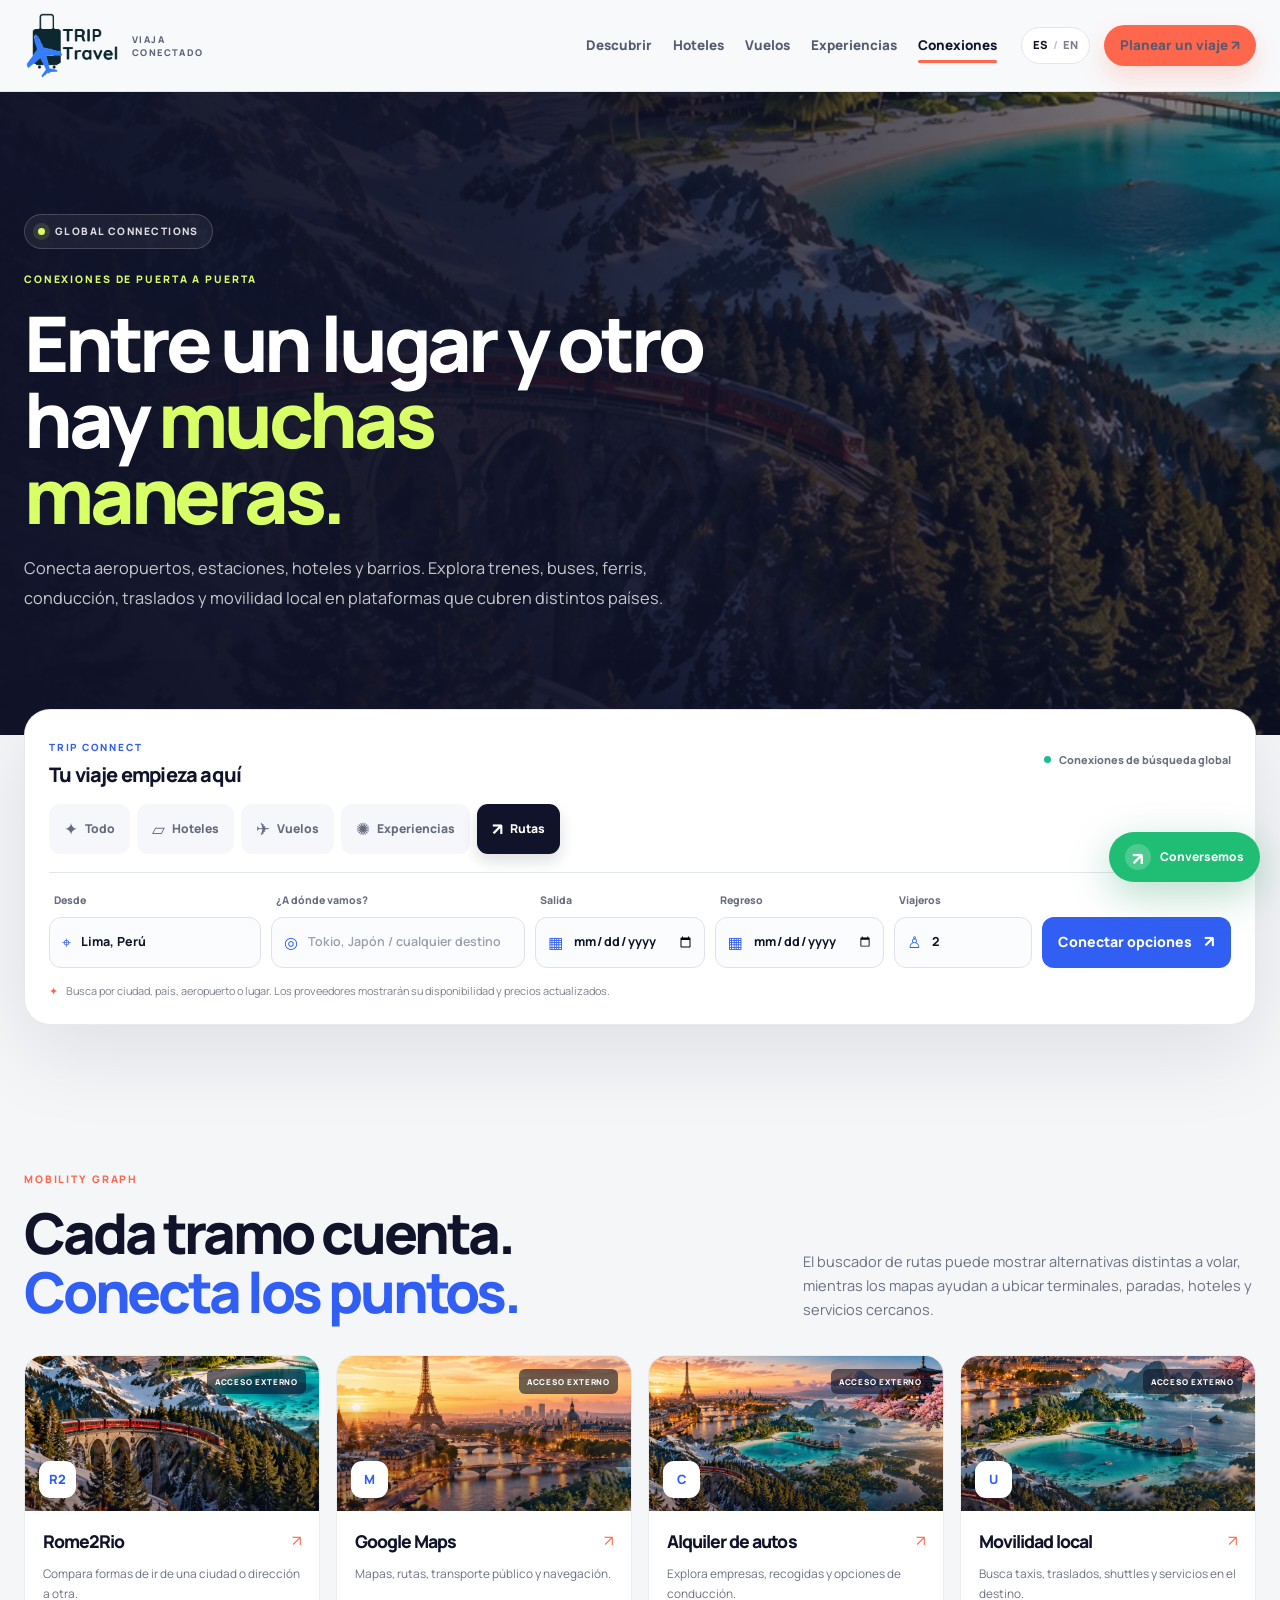
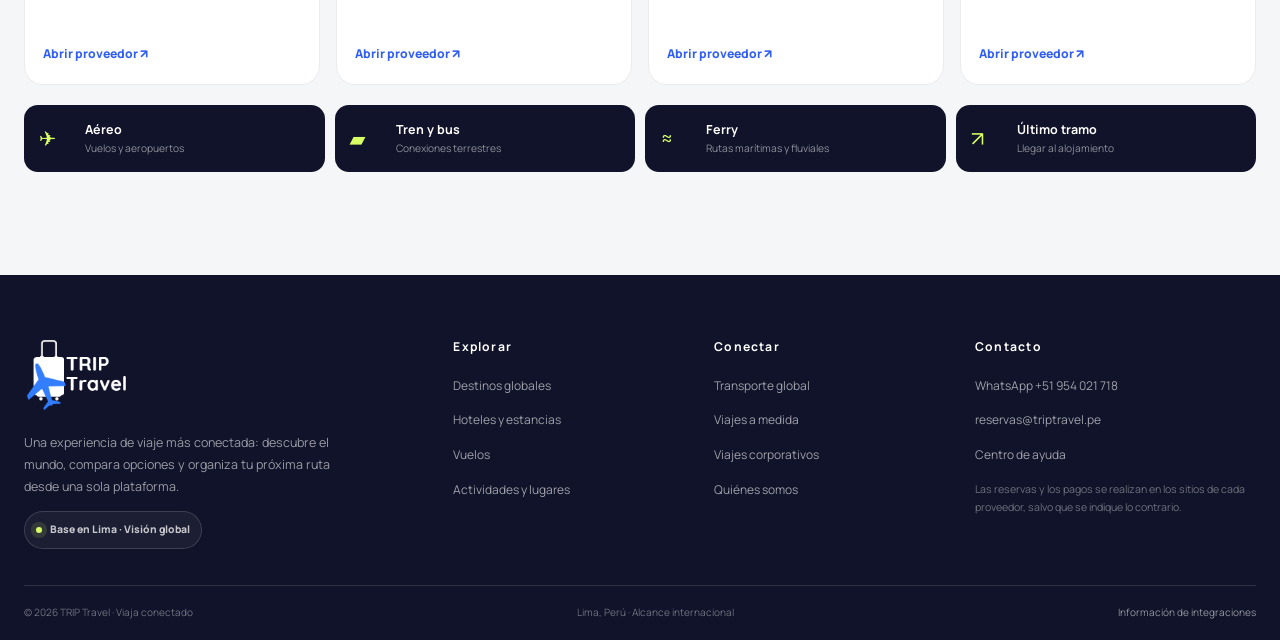
==== commit 86c82e68: "Add files via upload" ====
--- a/conexiones.html
+++ b/conexiones.html
@@ -10,7 +10,23 @@
 <link rel="preconnect" href="https://fonts.googleapis.com">
 <link rel="preconnect" href="https://fonts.gstatic.com" crossorigin>
 <link href="https://fonts.googleapis.com/css2?family=DM+Sans:wght@400;500;600;700;800&family=Manrope:wght@400;500;600;700;800&display=swap" rel="stylesheet">
-<link rel="stylesheet" href="styles.css">
+<style id="trip-layout-safety-net">
+:root{--trip-ink:#101329;--trip-blue:#315ff4;--trip-coral:#ff674d;--trip-lime:#d8ff65;--trip-paper:#f5f6f8;--trip-max:1240px}
+*{box-sizing:border-box}html{scroll-behavior:smooth;scroll-padding-top:100px}body{margin:0;background:var(--trip-paper);color:var(--trip-ink);font:400 15px/1.65 system-ui,-apple-system,BlinkMacSystemFont,"Segoe UI",sans-serif;-webkit-font-smoothing:antialiased}img{display:block;max-width:100%;height:auto}a{color:inherit;text-decoration:none}button,input,select,textarea{font:inherit}h1,h2,h3,h4,p{margin-top:0}h1,h2,h3{line-height:1.08;letter-spacing:-.045em}.wrap{width:min(calc(100% - 48px),var(--trip-max));margin-inline:auto}
+.site-header{position:sticky;top:0;z-index:80;background:rgba(248,249,251,.96);backdrop-filter:blur(18px);border-bottom:1px solid rgba(16,19,41,.09)}.header-inner{min-height:88px;display:flex;align-items:center;justify-content:space-between;gap:24px}.brand{display:flex;align-items:center;gap:12px;flex:0 0 auto;min-width:0}.brand-logo{width:96px;height:69px;max-width:96px;object-fit:contain;object-position:center}.brand-tag{display:block;max-width:100px;font-size:.62rem;letter-spacing:.11em;font-weight:800;line-height:1.4;color:#666b7d}.main-nav{display:flex;align-items:center;gap:20px;margin-left:auto}.main-nav ul{display:flex;align-items:center;gap:clamp(12px,1.5vw,22px);list-style:none;margin:0;padding:0}.main-nav a{font-size:.82rem;font-weight:750;white-space:nowrap}.nav-tools{display:flex;align-items:center;gap:10px}.language-toggle{border:1px solid #dedfe7;background:#fff;border-radius:99px;padding:8px 11px;font-size:.7rem}.btn{display:inline-flex;align-items:center;justify-content:center;gap:10px;padding:14px 20px;border:0;border-radius:999px;font-weight:800;line-height:1.2;white-space:normal;text-align:center}.btn-primary{background:var(--trip-coral);color:#fff}.btn-outline{border:1px solid #d7d9e4;background:transparent;color:var(--trip-ink)}.nav-toggle{display:none}
+.global-hero{position:relative;isolation:isolate;overflow:hidden;min-height:0;padding:52px 0 32px;background:var(--trip-ink);color:#fff}.hero-image-layer{position:absolute;z-index:-3;inset:0 0 0 32%;background:linear-gradient(90deg,var(--trip-ink),rgba(16,19,41,.44) 56%,rgba(16,19,41,.12)),linear-gradient(0deg,var(--trip-ink),transparent 45%),url("assets/images/world-hero.webp") center/cover no-repeat;opacity:.92}.hero-noise{position:absolute;z-index:-2;inset:0;background:radial-gradient(ellipse at 76% 45%,rgba(49,95,244,.22),transparent 35%);pointer-events:none}.global-hero-grid{display:grid;grid-template-columns:minmax(0,.92fr) minmax(0,1.08fr);align-items:center;gap:clamp(30px,5vw,70px);min-height:460px}.hero-content{position:relative;z-index:1;min-width:0;padding:20px 0}.global-hero h1{max-width:700px;margin:0 0 20px;font-size:clamp(3rem,6vw,6rem);line-height:.98;color:#fff}.global-hero h1 em{font-style:normal;color:var(--trip-lime)}.hero-lede{max-width:570px;color:rgba(255,255,255,.78);font-size:1rem;line-height:1.8}.hero-actions{display:flex;flex-wrap:wrap;gap:12px;margin-top:25px}.hero-micro-trust{display:flex;align-items:center;gap:12px;margin-top:28px}.hero-visual-card{position:relative;height:clamp(320px,34vw,465px);min-width:0;overflow:hidden;border-radius:26px;border:1px solid rgba(255,255,255,.2);box-shadow:0 30px 80px rgba(0,0,0,.28);isolation:isolate}.hero-visual-card:before{content:"";position:absolute;inset:0;z-index:1;background:linear-gradient(180deg,transparent 45%,rgba(9,11,26,.65))}.hero-visual-card img{width:100%;height:100%;object-fit:cover}.hero-stamp{position:absolute;z-index:2;right:18px;top:18px;display:flex;flex-direction:column;justify-content:center;align-items:center;width:94px;height:94px;padding:10px;border-radius:50%;background:var(--trip-lime);color:var(--trip-ink);font-size:.58rem;font-weight:900;text-align:center;line-height:1.3}.hero-image-caption{position:absolute;z-index:2;left:20px;bottom:18px;color:#fff;font-size:.62rem;letter-spacing:.12em;font-weight:800}.hero-bottom-mark{display:flex;align-items:center;gap:12px;margin-top:23px;color:rgba(255,255,255,.65);font-size:.65rem;letter-spacing:.1em}.hero-bottom-rule{width:54px;height:1px;background:rgba(255,255,255,.3)}
+.connect-search-section{position:relative;z-index:5;background:var(--trip-paper);padding:0 0 60px}.search-console{position:relative;margin-top:-24px;padding:24px;border:1px solid #e2e4eb;border-radius:24px;background:#fff;box-shadow:0 20px 60px rgba(16,19,41,.1)}.search-console-head{display:flex;align-items:center;justify-content:space-between;gap:14px}.global-search-form{display:grid;grid-template-columns:repeat(6,minmax(0,1fr));gap:12px;margin-top:18px}.field{min-width:0}.field label{display:block;margin-bottom:6px;font-size:.72rem;font-weight:800;color:#4c5066}.field input,.field select{width:100%;min-width:0;padding:12px;border:1px solid #dfe2eb;border-radius:12px;background:#fff;color:var(--trip-ink)}.btn-search{grid-column:span 1;align-self:end;background:var(--trip-blue);color:#fff;min-height:46px}.search-tabs{display:flex;gap:8px;flex-wrap:wrap}.search-tab{border:1px solid #e1e3eb;background:#f6f7fa;border-radius:999px;padding:9px 13px;font-weight:800;font-size:.75rem}.search-tab.active{background:var(--trip-ink);color:#fff}
+.section-pad{padding:76px 0}.section-heading{margin-bottom:28px}.section-heading h2,.network-copy h2{font-size:clamp(2.3rem,4.4vw,4rem);line-height:1.04}.section-heading p{max-width:490px;color:#666b7d}.split-heading{display:grid;grid-template-columns:1.1fr .9fr;align-items:end;gap:40px}.section-kicker{display:block;margin-bottom:12px;font-size:.67rem;letter-spacing:.15em;font-weight:900;color:var(--trip-blue)}.world-grid{display:grid;grid-template-columns:repeat(3,minmax(0,1fr));gap:18px}.world-card{min-width:0;overflow:hidden;border:1px solid #e4e6ed;border-radius:20px;background:#fff;box-shadow:0 8px 24px rgba(16,19,41,.06)}.world-card-image{height:210px;overflow:hidden;background:#e5e8ef}.world-card-image img,.world-card>img{width:100%;height:100%;object-fit:cover}.world-card-copy{padding:17px}.world-card-copy h3{font-size:1.25rem}.world-card-copy p{font-size:.84rem;color:#6a6f82}.section-dark{background:var(--trip-ink);color:#fff}.section-dark .section-kicker{color:var(--trip-lime)}.service-grid{display:grid;grid-template-columns:repeat(4,minmax(0,1fr));gap:14px}.service-card{position:relative;display:flex;flex-direction:column;min-width:0;min-height:255px;padding:22px;border-radius:22px;color:var(--trip-ink);overflow:hidden}.service-card-blue{background:#9bb4ff}.service-card-coral{background:#ff9d89}.service-card-lime{background:var(--trip-lime)}.service-card-violet{background:#c4aaff}.service-icon{display:grid;place-items:center;width:48px;height:48px;border-radius:15px;background:rgba(255,255,255,.55);font-size:1.6rem;margin-bottom:26px}.service-no{font-size:.65rem;letter-spacing:.12em;font-weight:900}.service-card h3{margin-top:10px}.service-card p{margin-bottom:0;font-size:.8rem;line-height:1.6}.card-arrow{align-self:flex-end;margin-top:auto;padding-top:12px;font-weight:900}
+.network-section{overflow:hidden}.network-layout{display:grid;grid-template-columns:.9fr 1.1fr;align-items:center;gap:50px}.network-copy p{max-width:540px;color:#666b7d}.route-flow{position:relative;display:flex;align-items:center;justify-content:center;gap:10px;min-height:350px}.route-node{position:relative;z-index:2;display:flex;flex-direction:column;justify-content:flex-end;width:29%;min-height:165px;padding:15px;border:1px solid #e5e7ef;border-radius:18px;background:#fff;box-shadow:0 16px 38px rgba(16,19,41,.1)}.route-node-middle{background:var(--trip-ink);color:#fff}.route-node-final{background:var(--trip-blue);color:#fff}.route-node small{font-size:.55rem;font-weight:800;letter-spacing:.07em}.route-node strong{font-size:.84rem;margin-top:9px}.route-connector{z-index:3;font-weight:900;color:var(--trip-coral)}.route-orbit{position:absolute;width:85%;height:75%;border:1px dashed rgba(49,95,244,.35);border-radius:50%;transform:rotate(-18deg)}.orbit-b{width:65%;height:96%;transform:rotate(24deg)}
+.trust-strip{background:var(--trip-lime);padding:17px 0}.trust-strip-inner{display:grid;grid-template-columns:repeat(4,minmax(0,1fr));gap:14px}.trust-strip-inner>div{display:flex;align-items:center;gap:9px;font-size:.75rem;font-weight:800}.trust-mark{display:grid;place-items:center;width:27px;height:27px;flex:0 0 auto;border-radius:50%;background:rgba(16,19,41,.08)}.cta-banner{padding:50px 0;background:var(--trip-coral);color:var(--trip-ink)}.cta-banner-inner{display:flex;align-items:center;justify-content:space-between;gap:30px}.cta-banner h2{margin:0;font-size:clamp(2.25rem,4.2vw,3.8rem)}.cta-actions{display:flex;flex-direction:column;gap:10px;min-width:200px}.site-footer{padding:48px 0 20px;background:var(--trip-ink);color:#fff}.footer-grid{display:grid;grid-template-columns:1.3fr repeat(3,1fr);gap:35px}.footer-logo{width:100px;height:66px;object-fit:contain}.footer-brand p{max-width:300px;color:rgba(255,255,255,.63);font-size:.8rem}.site-footer ul{list-style:none;padding:0;margin:0;display:grid;gap:9px}.site-footer h4{font-size:.78rem;margin-bottom:12px}.site-footer li a{font-size:.76rem;color:rgba(255,255,255,.65)}.footer-bottom{display:flex;justify-content:space-between;flex-wrap:wrap;gap:15px;margin-top:30px;padding-top:18px;border-top:1px solid rgba(255,255,255,.15);font-size:.68rem;color:rgba(255,255,255,.55)}.wa-float{position:fixed;z-index:70;right:18px;bottom:16px;display:flex;align-items:center;gap:8px;padding:11px 15px;border-radius:99px;background:#20bd75;color:#fff;font-size:.75rem;font-weight:900;box-shadow:0 10px 30px rgba(14,138,84,.25)}
+/* Other page types use the same alignment system even if the full stylesheet is unavailable. */
+.page-intro,.service-hero,.atlas-hero{position:relative;overflow:hidden;padding:58px 0;background:var(--trip-ink);color:#fff}.page-intro-grid{display:grid;grid-template-columns:1fr 1fr;gap:40px;align-items:center}.page-intro h1,.service-hero h1,.atlas-hero h1{font-size:clamp(2.8rem,5vw,5rem);margin:0 0 20px}.page-intro p,.service-hero p,.atlas-hero p{max-width:620px;color:rgba(255,255,255,.76)}.page-intro-art{height:360px;border-radius:24px;overflow:hidden}.page-intro-art img{width:100%;height:100%;object-fit:cover}.provider-grid{display:grid;grid-template-columns:repeat(3,minmax(0,1fr));gap:18px}.provider-card{overflow:hidden;border-radius:18px;border:1px solid #e1e4eb;background:#fff}.provider-image{height:180px;overflow:hidden}.provider-image img{width:100%;height:100%;object-fit:cover}.provider-card-body{padding:17px}.journey-grid{display:grid;grid-template-columns:repeat(3,minmax(0,1fr));gap:18px}.journey-card{overflow:hidden;border:1px solid #e1e4eb;border-radius:18px;background:#fff}.journey-card>img{width:100%;height:210px;object-fit:cover}.journey-body{padding:17px}.transport-feature-grid,.transport-mode-grid,.principle-grid,.company-detail-list{display:grid;grid-template-columns:repeat(3,minmax(0,1fr));gap:15px}.contact-form-wrap{max-width:760px;padding:26px;border:1px solid #e1e4eb;border-radius:22px;background:#fff}.form-row{display:grid;grid-template-columns:1fr 1fr;gap:14px}
+@media(max-width:1100px){.header-inner{gap:15px}.main-nav{gap:12px}.main-nav ul{gap:12px}.brand-logo{width:82px;height:61px}.brand-tag{font-size:.53rem}.global-hero-grid{grid-template-columns:minmax(0,.9fr) minmax(0,1.1fr);gap:28px}.service-grid{grid-template-columns:repeat(2,minmax(0,1fr))}.footer-grid{grid-template-columns:repeat(2,minmax(0,1fr))}.global-search-form{grid-template-columns:repeat(3,minmax(0,1fr))}.btn-search{grid-column:auto}}
+@media(max-width:900px){.header-inner{min-height:78px}.nav-toggle{display:block;border:1px solid #dfe2eb;background:#fff;border-radius:50%;width:42px;height:42px;margin-left:auto}.nav-toggle span{display:block;height:2px;margin:5px 0;background:var(--trip-ink)}.main-nav{display:none;position:absolute;top:78px;left:0;right:0;margin:0;padding:16px 24px 22px;background:#fff;border-bottom:1px solid #e2e4eb;box-shadow:0 18px 30px rgba(16,19,41,.1);flex-direction:column;align-items:stretch}.main-nav.open{display:flex}.main-nav ul{flex-direction:column;align-items:stretch;gap:0}.main-nav ul li{border-bottom:1px solid #eceef3}.main-nav ul a{display:block;padding:11px 0}.nav-tools{justify-content:space-between}.global-hero-grid{grid-template-columns:1fr;gap:24px;min-height:0}.hero-visual-card{height:min(56vw,420px);min-height:270px}.hero-image-layer{inset:0;background-image:linear-gradient(90deg,rgba(16,19,41,.92),rgba(16,19,41,.36)),linear-gradient(0deg,var(--trip-ink),transparent 45%),url("assets/images/world-hero.webp")}.split-heading,.network-layout,.page-intro-grid{grid-template-columns:1fr;gap:24px}.trust-strip-inner{grid-template-columns:repeat(2,minmax(0,1fr))}.cta-banner-inner{align-items:flex-start;flex-direction:column}.cta-actions{flex-direction:row;flex-wrap:wrap}.cta-actions .btn{min-width:170px}.main-nav .nav-tools{display:flex}}
+@media(max-width:640px){.wrap{width:min(calc(100% - 30px),var(--trip-max))}.brand-logo{width:70px;height:52px}.brand-tag{max-width:76px;font-size:.49rem}.main-nav{top:72px;padding-inline:18px}.global-hero{padding:30px 0 24px}.global-hero h1{font-size:clamp(2.65rem,12vw,4rem)}.hero-lede{font-size:.88rem}.hero-actions{flex-direction:column}.hero-actions .btn{width:100%}.hero-visual-card{min-height:220px;height:57vw;border-radius:18px}.hero-stamp{width:77px;height:77px;font-size:.5rem}.hero-image-caption{font-size:.48rem}.search-console{padding:16px;margin-top:-7px;border-radius:18px}.search-console-head{align-items:flex-start;flex-direction:column}.global-search-form{grid-template-columns:repeat(2,minmax(0,1fr));gap:9px}.field-origin,.field-destination,.btn-search{grid-column:span 2}.btn-search{width:100%}.section-pad{padding:50px 0}.section-heading h2,.network-copy h2{font-size:clamp(2.1rem,9vw,3.1rem)}.split-heading{gap:12px}.world-grid{grid-template-columns:repeat(2,minmax(0,1fr));gap:10px}.world-card{border-radius:14px}.world-card-image{height:142px}.world-card-copy{padding:12px}.world-card-copy h3{font-size:1rem}.world-card-copy p{font-size:.68rem}.service-grid{grid-template-columns:repeat(2,minmax(0,1fr));gap:9px}.service-card{min-height:225px;padding:15px;border-radius:16px}.service-icon{width:40px;height:40px;font-size:1.3rem;margin-bottom:22px}.service-card h3{font-size:1.05rem}.service-card p{font-size:.68rem}.route-flow{gap:5px;min-height:270px}.route-node{width:31%;min-height:137px;padding:10px;border-radius:13px}.route-node small{font-size:.43rem}.route-node strong{font-size:.68rem}.route-connector{font-size:.82rem}.trust-strip-inner{grid-template-columns:1fr}.trust-strip-inner>div{font-size:.72rem}.cta-banner{padding:38px 0}.cta-banner h2{font-size:clamp(2rem,8.5vw,2.8rem)}.cta-actions{flex-direction:column;width:100%}.cta-actions .btn{width:100%}.page-intro,.service-hero,.atlas-hero{padding:42px 0}.page-intro h1,.service-hero h1,.atlas-hero h1{font-size:clamp(2.5rem,11vw,3.7rem)}.page-intro-art{height:55vw;min-height:210px}.provider-grid,.journey-grid,.transport-feature-grid,.transport-mode-grid,.principle-grid,.company-detail-list{grid-template-columns:repeat(2,minmax(0,1fr));gap:10px}.provider-image,.journey-card>img{height:140px}.provider-card-body,.journey-body{padding:12px}.footer-grid{grid-template-columns:1fr;gap:24px}.footer-bottom{flex-direction:column;gap:8px}.wa-float{right:12px;bottom:10px;padding:9px 12px}.form-row{grid-template-columns:1fr}}
+@media(prefers-reduced-motion:reduce){*,*::before,*::after{animation-duration:.01ms!important;animation-iteration-count:1!important;scroll-behavior:auto!important;transition-duration:.01ms!important}}
+</style>
+<link rel="stylesheet" href="trip-world-global-2026.css?v=20261023-02">
 </head>
 <body data-wa="51954021718" data-page="conexiones">
 <a class="skip-link" href="#main" data-es="Saltar al contenido" data-en="Skip to content">Saltar al contenido</a>
@@ -61,5 +77,5 @@
   <div class="wrap footer-bottom"><span>© 2026 TRIP Travel · <span data-es="Viaja conectado" data-en="Travel connected">Viaja conectado</span></span><span data-es="Lima, Perú · Alcance internacional" data-en="Lima, Peru · International reach">Lima, Perú · Alcance internacional</span><a href="README.md" data-es="Información de integraciones" data-en="Integration information">Información de integraciones</a></div>
 </footer>
 <a class="wa-float" href="https://wa.me/51954021718?text=Hola%20TRIP%20Travel%2C%20quiero%20planear%20un%20viaje%20internacional" aria-label="WhatsApp TRIP Travel" target="_blank" rel="noopener"><span class="wa-symbol">↗</span><span data-es="Conversemos" data-en="Let's talk">Conversemos</span></a>
-<script src="script.js" defer></script>
+<script src="trip-world-global-2026.js?v=20261023-02" defer></script>
 </body></html>
--- a/trip-world-global-2026.css
+++ b/trip-world-global-2026.css
@@ -0,0 +1,22 @@
+:root{--night:#101329;--night-2:#191d3b;--blue:#315ff4;--blue-2:#6e8dff;--coral:#ff674d;--lime:#d8ff65;--mint:#9df2da;--paper:#f5f6f8;--white:#fff;--muted:#6c7083;--line:#e3e5ec;--sans:"Manrope","DM Sans",system-ui,-apple-system,BlinkMacSystemFont,"Segoe UI",sans-serif;--max:1240px;--radius:24px;--shadow:0 22px 60px rgba(16,19,41,.12)}
+*{box-sizing:border-box}html{scroll-behavior:smooth;scroll-padding-top:100px}body{margin:0;color:var(--night);background:var(--paper);font:400 15px/1.65 var(--sans);-webkit-font-smoothing:antialiased}img{max-width:100%;display:block}a{color:inherit;text-decoration:none}button,input,select,textarea{font:inherit}button{cursor:pointer}h1,h2,h3,h4,p{margin-top:0}h1,h2,h3{letter-spacing:-.055em;line-height:1.04}h1{font-size:clamp(3rem,7vw,6.7rem);font-weight:800;margin:0 0 1.25rem}h2{font-size:clamp(2.25rem,4.5vw,4.2rem);font-weight:800;margin-bottom:1rem}h3{font-size:1.38rem;font-weight:800;margin-bottom:.6rem}h1 em,h2 em{font-style:normal;color:var(--blue)}.wrap{width:min(calc(100% - 48px),var(--max));margin-inline:auto}.skip-link{position:absolute;left:-999px;top:10px;background:var(--white);padding:12px;border-radius:9px;z-index:100}.skip-link:focus{left:10px}::selection{background:var(--lime);color:var(--night)}:focus-visible{outline:3px solid var(--coral);outline-offset:3px}
+.site-header{position:sticky;top:0;z-index:80;background:rgba(248,249,251,.92);backdrop-filter:blur(22px);border-bottom:1px solid rgba(16,19,41,.09)}.header-inner{min-height:91px;display:flex;align-items:center;justify-content:space-between;gap:24px}.brand{display:flex;align-items:center;gap:12px;flex-shrink:0}.brand-logo{width:96px;height:69px;object-fit:contain;object-position:center}.brand-tag{font-size:.58rem;font-weight:800;letter-spacing:.15em;color:#5e6379;display:block;max-width:90px;line-height:1.4}.main-nav{display:flex;align-items:center;gap:24px}.main-nav ul{display:flex;align-items:center;gap:clamp(12px,1.65vw,25px);list-style:none;margin:0;padding:0}.main-nav a{font-size:.84rem;font-weight:800;color:#565b71;position:relative;white-space:nowrap}.main-nav ul a:after{content:"";position:absolute;left:0;bottom:-9px;width:0;height:3px;background:var(--coral);border-radius:4px;transition:width .25s ease}.main-nav ul a:hover,.main-nav ul a.active{color:var(--night)}.main-nav ul a:hover:after,.main-nav ul a.active:after{width:100%}.nav-tools{display:flex;align-items:center;gap:14px}.language-toggle{background:#fff;border:1px solid var(--line);border-radius:99px;padding:8px 11px;display:flex;gap:5px;color:#7b8090;font-size:.7rem;font-weight:900}.language-toggle span[data-es="ES"]{color:var(--night)}.language-toggle .lang-sep{color:#c1c4ce}.btn{border:0;display:inline-flex;justify-content:center;align-items:center;gap:12px;border-radius:999px;padding:15px 22px;font-size:.88rem;font-weight:850;transition:transform .2s ease,box-shadow .2s ease,background .2s ease;color:var(--night)}.btn:hover{transform:translateY(-2px)}.btn-primary{background:var(--coral);color:#fff;box-shadow:0 12px 26px rgba(255,103,77,.22)}.btn-primary:hover{background:#f34e36;box-shadow:0 16px 30px rgba(255,103,77,.29)}.btn-small{padding:12px 16px;font-size:.76rem;white-space:nowrap}.btn-glass{background:rgba(255,255,255,.12);color:white;border:1px solid rgba(255,255,255,.28);backdrop-filter:blur(10px)}.btn-outline{background:transparent;border:1px solid #d4d7e2}.btn-outline:hover{background:#fff}.btn-dark{background:var(--night);color:#fff}.nav-toggle{display:none;border:1px solid var(--line);background:#fff;width:44px;height:44px;border-radius:50%;padding:10px}.nav-toggle span{height:2px;background:var(--night);display:block;margin:5px 0;border-radius:2px}
+/* Global landing hero */
+.global-hero{background:var(--night);color:white;position:relative;isolation:isolate;overflow:hidden;padding:62px 0 35px;min-height:675px}.hero-image-layer{position:absolute;z-index:-3;inset:0 0 0 33%;background-image:linear-gradient(90deg,var(--night) 0%,rgba(16,19,41,.94) 10%,rgba(16,19,41,.35) 46%,rgba(16,19,41,.05) 100%),linear-gradient(0deg,var(--night) 0%,transparent 40%),url("assets/images/world-hero.webp");background-size:cover;background-position:center 54%;animation:worldDrift 25s ease-in-out infinite alternate;opacity:.93}.hero-noise{position:absolute;z-index:-2;inset:0;background:radial-gradient(ellipse at 74% 40%,rgba(49,95,244,.25),transparent 35%),radial-gradient(ellipse at 6% 94%,rgba(255,103,77,.16),transparent 32%);pointer-events:none}.global-hero-grid{display:grid;grid-template-columns:minmax(0,.92fr) minmax(420px,1.08fr);align-items:center;gap:clamp(34px,5vw,80px);min-height:515px}.hero-content{padding:22px 0 34px;position:relative;z-index:1}.eyebrow-pill{display:inline-flex;align-items:center;gap:10px;padding:9px 13px;border:1px solid rgba(255,255,255,.18);background:rgba(255,255,255,.06);border-radius:999px;color:rgba(255,255,255,.85);font-size:.64rem;font-weight:900;letter-spacing:.14em;line-height:1.5}.pulse-dot{display:inline-block;width:7px;height:7px;border-radius:50%;background:var(--lime);box-shadow:0 0 0 5px rgba(216,255,101,.12);animation:pulse 2s infinite}.global-hero .eyebrow-pill{margin-bottom:27px}.global-hero h1{max-width:720px;color:white;font-size:clamp(3.25rem,6.4vw,6.3rem);line-height:.97}.global-hero h1 em{color:var(--lime);display:inline-block}.hero-lede{color:rgba(255,255,255,.73);max-width:560px;font-size:1.02rem;line-height:1.85;margin-bottom:0}.hero-actions{display:flex;gap:12px;flex-wrap:wrap;margin-top:27px}.hero-micro-trust{display:flex;gap:13px;align-items:center;margin-top:34px}.avatar-stack{display:flex;align-items:center}.avatar-stack span{width:31px;height:31px;border:2px solid var(--night);border-radius:50%;display:grid;place-items:center;margin-left:-7px;background:var(--blue);font-size:.8rem;font-weight:900;color:#fff}.avatar-stack span:first-child{margin-left:0;background:var(--coral)}.avatar-stack span:last-child{background:var(--lime);color:var(--night)}.hero-micro-trust strong,.hero-micro-trust small{display:block}.hero-micro-trust strong{font-size:.78rem;color:#fff}.hero-micro-trust small{font-size:.67rem;color:rgba(255,255,255,.5);margin-top:2px}.hero-visual-card{height:465px;position:relative;border-radius:28px;overflow:hidden;box-shadow:0 40px 120px rgba(0,0,0,.35);border:1px solid rgba(255,255,255,.2);transform:rotate(1.25deg);isolation:isolate}.hero-visual-card:before{content:"";position:absolute;inset:0;z-index:1;background:linear-gradient(180deg,rgba(11,13,29,.05),transparent 37%,rgba(11,13,29,.68))}.hero-visual-card img{width:100%;height:100%;object-fit:cover;transition:transform 1.2s cubic-bezier(.2,.7,.1,1);animation:slowFloat 22s ease-in-out infinite alternate}.hero-visual-card:hover img{transform:scale(1.06)}.image-grain{position:absolute;inset:0;opacity:.12;z-index:2;pointer-events:none;background-image:url("data:image/svg+xml,%3Csvg viewBox='0 0 180 180' xmlns='http://www.w3.org/2000/svg'%3E%3Cfilter id='n'%3E%3CfeTurbulence type='fractalNoise' baseFrequency='.8' numOctaves='4' stitchTiles='stitch'/%3E%3C/filter%3E%3Crect width='100%25' height='100%25' filter='url(%23n)' opacity='.35'/%3E%3C/svg%3E")}.hero-stamp{position:absolute;z-index:3;right:25px;top:24px;border-radius:50%;height:122px;width:122px;background:var(--lime);color:var(--night);display:flex;flex-direction:column;align-items:center;justify-content:center;text-align:center;font-weight:950;font-size:.68rem;line-height:1.4;letter-spacing:.07em;transform:rotate(8deg);box-shadow:0 16px 42px rgba(12,14,31,.2)}.stamp-orbit{font-size:1.5rem;margin-bottom:4px}.hero-image-caption{position:absolute;z-index:3;left:28px;bottom:26px;right:25px;display:flex;align-items:center;gap:10px;font-size:.62rem;font-weight:900;letter-spacing:.16em;color:#fff}.live-line{width:28px;height:2px;background:var(--coral)}.hero-bottom-mark{display:flex;align-items:center;gap:15px;color:rgba(255,255,255,.35);font-size:.61rem;letter-spacing:.15em;font-weight:900;margin-top:36px}.hero-bottom-rule{height:1px;background:rgba(255,255,255,.2);width:90px}.hero-bottom-mark span:last-child{color:rgba(255,255,255,.58)}@keyframes worldDrift{from{background-position:55% 49%}to{background-position:65% 58%}}@keyframes slowFloat{from{transform:scale(1)}to{transform:scale(1.04)}}@keyframes pulse{0%,100%{box-shadow:0 0 0 5px rgba(216,255,101,.12)}50%{box-shadow:0 0 0 8px rgba(216,255,101,.04)}}
+/* Search console */
+.connect-search-section{position:relative;z-index:5;background:var(--paper);padding:0 0 70px}.search-console{background:#fff;border:1px solid rgba(16,19,41,.09);border-radius:26px;padding:24px;box-shadow:0 25px 85px rgba(16,19,41,.1);position:relative;margin-top:-26px}.search-console-compact{margin-top:0}.search-console-head{display:flex;align-items:center;justify-content:space-between;gap:15px;margin-bottom:19px}.micro-label{font-size:.62rem;letter-spacing:.18em;font-weight:950;color:var(--blue)}.search-console-head h2{font-size:1.5rem;margin:6px 0 0;letter-spacing:-.04em}.search-live{display:flex;gap:8px;align-items:center;font-size:.68rem;color:var(--muted);font-weight:800}.search-live i{display:inline-block;width:7px;height:7px;border-radius:50%;background:#1abc94}.search-tabs{display:flex;gap:7px;border-bottom:1px solid var(--line);padding-bottom:18px;margin-bottom:19px;overflow-x:auto}.search-tab{flex:none;border:1px solid transparent;background:#f6f7fa;color:#656a7d;padding:10px 14px;border-radius:11px;font-size:.76rem;font-weight:850;display:flex;align-items:center;gap:7px}.search-tab span:first-child{font-size:1.05rem}.search-tab.selected{background:var(--night);color:#fff;box-shadow:0 7px 15px rgba(16,19,41,.14)}.global-search-form{display:grid;grid-template-columns:1.15fr 1.45fr .86fr .86fr .7fr auto;gap:10px;align-items:end}.field{min-width:0}.field label{font-weight:900;font-size:.66rem;display:block;color:#686d80;margin:0 0 7px 5px}.field-wrap{display:flex;align-items:center;border:1px solid #dfe2ea;background:#fbfcfd;border-radius:12px;min-width:0;min-height:51px;transition:border-color .2s,box-shadow .2s}.field-wrap:focus-within{border-color:var(--blue);box-shadow:0 0 0 3px rgba(49,95,244,.1)}.field-icon{flex:none;font-size:1rem;color:var(--blue);padding-left:12px}.field input,.field select{appearance:none;width:100%;min-width:0;border:0;outline:0;background:transparent;color:var(--night);padding:12px 10px;font-size:.78rem;font-weight:750}.field input::placeholder{color:#9a9eac;font-weight:600}.field select{cursor:pointer}.btn-search{min-height:51px;padding:13px 16px;background:var(--blue);color:#fff;border-radius:12px;white-space:nowrap}.btn-search:hover{background:#244de1}.search-arrow{font-size:1rem}.search-hint{display:flex;gap:8px;align-items:flex-start;margin-top:14px;font-size:.68rem;color:#7b8091}.hint-icon{color:var(--coral)}.search-section-foot{display:flex;justify-content:space-between;gap:10px;margin-top:13px;color:#989cab;font-size:.62rem;font-weight:850;letter-spacing:.08em}.search-section-foot b{color:var(--coral);margin-left:7px}.search-results{border-top:1px solid var(--line);margin-top:20px;padding-top:19px}.search-results[hidden]{display:none}.search-results-head{display:flex;justify-content:space-between;align-items:center;gap:12px}.search-results-head h3{font-size:1.1rem;margin:0}.clear-results{border:0;background:transparent;font-size:.72rem;color:var(--blue);font-weight:900}.result-disclaimer{font-size:.7rem;color:var(--muted);margin:10px 0 15px;max-width:100%}.provider-results{display:grid;grid-template-columns:repeat(3,minmax(0,1fr));gap:10px}.result-card{border:1px solid var(--line);background:#fbfcff;border-radius:15px;padding:15px;display:flex;gap:12px;align-items:flex-start;transition:transform .2s,border-color .2s}.result-card:hover{transform:translateY(-2px);border-color:#aab9ff}.result-provider-mark{width:39px;height:39px;border-radius:12px;display:grid;place-items:center;background:#e7ecff;color:var(--blue);font-weight:950;flex:none}.result-card h4{font-size:.84rem;letter-spacing:-.02em;margin:0 0 4px}.result-card p{font-size:.69rem;color:var(--muted);line-height:1.5;margin:0 0 9px}.result-card a{font-size:.69rem;font-weight:900;color:var(--blue)}
+/* Section systems */
+.section-pad{padding:clamp(62px,8vw,108px) 0}.section-light{background:var(--paper)}.section-dark{background:var(--night);color:#fff}.section-heading{margin-bottom:34px}.split-heading{display:grid;grid-template-columns:1.05fr .7fr;gap:8%;align-items:end}.section-heading h2{margin-bottom:0}.section-heading h2 em{color:var(--blue)}.section-heading p{color:var(--muted);margin:0;max-width:480px;font-size:.91rem}.section-kicker{display:block;color:var(--coral);font-size:.65rem;letter-spacing:.18em;font-weight:950;margin-bottom:16px}.inverse h2{color:#fff}.inverse h2 em{color:var(--lime)}.inverse p{color:rgba(255,255,255,.59)}.section-bottom-action{display:flex;justify-content:space-between;align-items:center;gap:20px;margin-top:25px}.text-link{color:var(--blue);font-weight:900;font-size:.83rem;display:inline-flex;gap:8px;align-items:center}.text-link span{transition:transform .2s}.text-link:hover span{transform:translate(3px,-3px)}.muted-label{font-size:.59rem;font-weight:900;letter-spacing:.1em;color:#9a9eac}
+.world-grid{display:grid;grid-template-columns:repeat(3,minmax(0,1fr));gap:17px}.world-card{background:#fff;border:1px solid rgba(16,19,41,.07);border-radius:21px;overflow:hidden;transition:transform .3s ease,box-shadow .3s ease,border-color .3s;min-width:0}.world-card:hover{transform:translateY(-6px);box-shadow:var(--shadow);border-color:rgba(49,95,244,.25)}.world-card-image{height:230px;position:relative;overflow:hidden;background:linear-gradient(135deg,#cad8ff,#f8d6cb 50%,#e9f8da)}.world-card-image:after{content:"";position:absolute;inset:35% 0 0;background:linear-gradient(180deg,transparent,rgba(13,16,38,.48))}.world-card-image img{height:100%;width:100%;object-fit:cover;transition:transform .65s cubic-bezier(.2,.75,.2,1)}.world-card:hover .world-card-image img{transform:scale(1.07)}.world-card-index{position:absolute;top:14px;left:14px;z-index:2;padding:7px 9px;border-radius:7px;background:rgba(16,19,41,.72);color:#fff;font-size:.58rem;letter-spacing:.11em;font-weight:950;backdrop-filter:blur(8px)}.world-card-cta{position:absolute;right:14px;bottom:13px;z-index:2;width:34px;height:34px;border-radius:50%;display:grid;place-items:center;background:var(--lime);font-size:1rem;color:var(--night);transition:transform .2s}.world-card:hover .world-card-cta{transform:rotate(45deg)}.world-card-copy{padding:17px 18px 20px;display:flex;justify-content:space-between;align-items:flex-start;gap:12px}.world-card-copy small{display:block;color:var(--coral);text-transform:uppercase;font-weight:950;font-size:.58rem;letter-spacing:.14em;margin-bottom:6px}.world-card-copy h3{font-size:1.13rem;margin:0;letter-spacing:-.045em}.world-card-copy p{font-size:.72rem;color:var(--muted);margin:3px 0 0;text-align:right;max-width:140px;line-height:1.55}.section-dark .section-kicker{color:var(--lime)}.service-grid{display:grid;grid-template-columns:repeat(4,minmax(0,1fr));gap:14px}.service-card{min-height:315px;padding:25px;border-radius:22px;position:relative;overflow:hidden;display:flex;flex-direction:column;transition:transform .25s,box-shadow .25s;color:var(--night)}.service-card:before{content:"";position:absolute;width:190px;height:190px;border-radius:50%;right:-75px;top:-75px;border:1px solid rgba(16,19,41,.12);box-shadow:0 0 0 22px rgba(16,19,41,.035),0 0 0 46px rgba(16,19,41,.025)}.service-card:hover{transform:translateY(-5px);box-shadow:0 20px 50px rgba(0,0,0,.15)}.service-card-blue{background:#9fb9ff}.service-card-coral{background:#ff9e8d}.service-card-lime{background:var(--lime)}.service-card-violet{background:#c8b8ff}.service-icon{font-size:1.9rem;display:grid;place-items:center;width:53px;height:53px;border-radius:17px;background:rgba(255,255,255,.44);margin-bottom:36px}.service-no{font-size:.61rem;font-weight:950;letter-spacing:.16em;color:rgba(16,19,41,.57);margin-bottom:13px}.service-card h3{font-size:1.48rem;max-width:220px;line-height:1.05}.service-card p{font-size:.78rem;color:rgba(16,19,41,.7);max-width:250px;line-height:1.7;margin-bottom:18px}.card-arrow{margin-top:auto;align-self:flex-end;border:1px solid rgba(16,19,41,.25);border-radius:50%;width:38px;height:38px;display:grid;place-items:center;font-size:1.1rem}.network-section{background:#f0f1f7;padding:clamp(66px,8vw,116px) 0;overflow:hidden}.network-layout{display:grid;grid-template-columns:.9fr 1.1fr;gap:clamp(35px,7vw,100px);align-items:center}.network-copy h2{font-size:clamp(2.7rem,4.6vw,4.6rem)}.network-copy p{color:var(--muted);max-width:500px;margin:20px 0 27px}.route-flow{position:relative;min-height:340px;display:flex;align-items:center;justify-content:center;gap:12px;padding:30px 0}.route-node{width:31%;min-width:125px;height:180px;border-radius:19px;background:#fff;box-shadow:0 18px 45px rgba(16,19,41,.09);padding:17px;display:flex;flex-direction:column;justify-content:flex-end;position:relative;z-index:2;border:1px solid rgba(16,19,41,.07)}.route-node-middle{transform:translateY(-27px);background:var(--night);color:white}.route-node-final{transform:translateY(25px);background:var(--blue);color:white}.node-symbol{font-size:1.5rem;position:absolute;top:17px;left:17px;color:var(--blue)}.route-node-middle .node-symbol,.route-node-final .node-symbol{color:var(--lime)}.route-node small{font-size:.53rem;letter-spacing:.1em;font-weight:950;color:#9296a7;margin-bottom:7px}.route-node strong{font-size:.92rem;letter-spacing:-.04em;line-height:1.3}.route-node-middle small,.route-node-final small{color:rgba(255,255,255,.52)}.node-dots{letter-spacing:.2em;font-size:.7rem;color:var(--coral);margin-top:10px}.route-connector{color:var(--coral);font-size:1.3rem;z-index:3}.route-orbit{position:absolute;border:1px dashed #afb6d9;border-radius:50%;width:410px;height:250px;transform:rotate(-17deg);z-index:0}.orbit-b{transform:rotate(48deg);width:300px;height:380px;opacity:.5}.trust-strip{background:var(--lime);padding:21px 0}.trust-strip-inner{display:grid;grid-template-columns:repeat(4,1fr);gap:16px}.trust-strip-inner>div{display:flex;align-items:center;gap:10px;font-size:.72rem;font-weight:900}.trust-mark{width:29px;height:29px;border-radius:50%;display:grid;place-items:center;background:rgba(16,19,41,.09);font-size:.94rem}.cta-banner{background:var(--coral);padding:55px 0;color:white;position:relative;overflow:hidden}.cta-banner:after{content:"✳";position:absolute;right:5%;top:-45px;font-size:280px;color:rgba(255,255,255,.08);line-height:1;pointer-events:none}.cta-banner-inner{display:flex;align-items:center;justify-content:space-between;gap:40px;position:relative;z-index:1}.cta-banner .section-kicker{color:rgba(255,255,255,.7)}.cta-banner h2{margin:0;font-size:clamp(2.4rem,4.4vw,4.1rem)}.cta-banner h2 em{color:var(--night)}.cta-actions{display:flex;flex-direction:column;gap:10px;min-width:220px}.cta-banner .btn-primary{background:var(--night);color:white;box-shadow:none}.cta-banner .btn-outline{border-color:rgba(255,255,255,.5);color:white;background:transparent}.cta-banner .btn-outline:hover{background:rgba(255,255,255,.1)}
+/* Service page visual hierarchy */
+.service-hero{position:relative;overflow:hidden;min-height:430px;background:var(--night);color:white;isolation:isolate}.service-hero-image{position:absolute;inset:0;z-index:-2}.service-hero-image img{height:100%;width:100%;object-fit:cover;opacity:.72;animation:slowFloat 25s ease-in-out infinite alternate}.service-hero-overlay{position:absolute;inset:0;background:linear-gradient(90deg,rgba(16,19,41,.98) 0%,rgba(16,19,41,.86) 40%,rgba(16,19,41,.25) 100%),linear-gradient(0deg,rgba(16,19,41,.55),transparent)}.service-hero-inner{min-height:430px;display:flex;align-items:center;padding:64px 0}.service-hero-copy{max-width:720px}.service-hero-copy .eyebrow-pill{margin-bottom:22px}.service-hero-copy .section-kicker{color:var(--lime)}.service-hero-copy h1{font-size:clamp(3.05rem,6vw,5.4rem);color:white;line-height:.99;max-width:760px}.service-hero-copy h1 em{color:var(--lime)}.service-hero-copy .hero-lede{max-width:680px}.service-search-wrap{position:relative;margin-top:-26px;padding-bottom:44px;z-index:4}.search-console-compact .search-console-head h2{font-size:1.25rem}.search-console-compact .global-search-form{grid-template-columns:1fr 1.2fr .8fr .8fr .65fr auto}.service-search-wrap .search-console{margin:0}.page-intro{background:linear-gradient(135deg,#f4f5f8,#e8ebf5);padding:70px 0 72px;overflow:hidden}.page-intro-grid{display:grid;grid-template-columns:1fr .9fr;align-items:center;gap:7%}.page-intro .eyebrow-pill{background:var(--night);color:#fff;margin-bottom:25px;border-color:transparent}.page-intro .section-kicker{margin-bottom:14px}.page-intro h1{font-size:clamp(3.15rem,6.1vw,5.8rem)}.page-intro h1 em{color:var(--blue)}.page-intro-grid>div:first-child>p:not(.section-kicker){max-width:620px;color:#666b80;font-size:.94rem;line-height:1.85;margin:0 0 25px}.page-intro-art{height:380px;position:relative;border-radius:26px;overflow:hidden;box-shadow:0 25px 65px rgba(16,19,41,.16);transform:rotate(1deg)}.page-intro-art img{height:100%;width:100%;object-fit:cover}.art-caption{position:absolute;left:20px;bottom:19px;background:rgba(16,19,41,.75);backdrop-filter:blur(10px);color:white;padding:8px 11px;border-radius:6px;font-size:.56rem;font-weight:950;letter-spacing:.14em}.provider-grid{display:grid;grid-template-columns:repeat(4,minmax(0,1fr));gap:16px}.provider-card{border-radius:19px;overflow:hidden;background:#fff;border:1px solid rgba(16,19,41,.08);transition:transform .25s,box-shadow .25s}.provider-card:hover{transform:translateY(-5px);box-shadow:var(--shadow)}.provider-image{height:155px;position:relative;overflow:hidden;background:linear-gradient(135deg,#a9c0ff,#f4a698 58%,#d8ff65)}.provider-image:after{content:"";position:absolute;inset:30% 0 0;background:linear-gradient(180deg,transparent,rgba(16,19,41,.45))}.provider-image img{height:100%;width:100%;object-fit:cover;transition:transform .5s}.provider-card:hover .provider-image img{transform:scale(1.05)}.provider-mark{position:absolute;z-index:2;left:14px;bottom:13px;width:37px;height:37px;background:#fff;color:var(--blue);display:grid;place-items:center;border-radius:11px;font-size:.8rem;font-weight:950;box-shadow:0 5px 12px #0002}.provider-kind{position:absolute;right:13px;top:13px;background:rgba(16,19,41,.6);color:#fff;padding:6px 8px;border-radius:6px;font-size:.5rem;font-weight:900;letter-spacing:.1em;z-index:2}.provider-card-body{padding:18px}.provider-card-title{display:flex;align-items:center;justify-content:space-between;gap:10px}.provider-card-title h3{font-size:1.1rem;margin:0}.external-arrow{color:var(--coral)}.provider-card-body p{font-size:.74rem;color:var(--muted);line-height:1.7;min-height:61px;margin:10px 0 16px}.provider-open{display:inline-flex;color:var(--blue);font-size:.76rem;font-weight:950;gap:8px}.compliance-note{display:flex;gap:11px;background:#fff;border:1px solid var(--line);border-radius:13px;padding:16px;margin:25px 0 0;color:#72778a;font-size:.72rem;line-height:1.7}.compliance-note>span:first-child{color:var(--blue);font-size:1rem}.advice-ribbon{display:flex;gap:14px;align-items:flex-start;background:#edf0ff;border:1px solid #d7ddff;border-radius:17px;padding:18px;margin-top:25px}.advice-icon{width:35px;height:35px;display:grid;place-items:center;border-radius:12px;background:var(--blue);color:#fff;flex:none}.advice-ribbon strong{font-size:.83rem}.advice-ribbon p{font-size:.75rem;color:#606782;margin:4px 0 0;max-width:none}.atlas-hero{position:relative;min-height:475px;background:var(--night);color:white;isolation:isolate;overflow:hidden}.atlas-hero-bg{position:absolute;inset:0;z-index:-1;background:linear-gradient(90deg,rgba(16,19,41,.96),rgba(16,19,41,.7) 42%,rgba(16,19,41,.15)),url("assets/images/world-hero.webp") center 50%/cover;animation:slowFloat 25s ease-in-out infinite alternate}.atlas-hero-inner{padding:70px 0 82px}.atlas-hero .eyebrow-pill{margin-bottom:25px}.atlas-hero h1{font-size:clamp(3.4rem,7vw,6.5rem);color:#fff}.atlas-hero h1 em{color:var(--lime)}.atlas-hero p{max-width:640px;color:rgba(255,255,255,.74);font-size:.98rem;margin-bottom:25px}.atlas-toolbar{display:flex;justify-content:space-between;align-items:end;gap:25px;margin-bottom:30px}.atlas-toolbar h2{font-size:clamp(2rem,3.8vw,3.4rem);margin:0}.atlas-filter{display:flex;gap:6px;align-items:center;background:#e9ebf2;border-radius:99px;padding:5px}.filter-chip{padding:10px 15px;border:0;background:transparent;border-radius:99px;color:#6e7284;font-size:.73rem;font-weight:900}.filter-chip.active{background:var(--night);color:#fff}.atlas-footnote{display:flex;gap:10px;color:#73788c;margin-top:24px;font-size:.74rem}.atlas-footnote span:first-child{color:var(--coral)}.journey-grid{display:grid;grid-template-columns:repeat(3,minmax(0,1fr));gap:18px}.journey-card{background:#fff;border:1px solid var(--line);border-radius:21px;overflow:hidden}.journey-card>img{height:228px;width:100%;object-fit:cover}.journey-body{padding:22px}.journey-tag{display:block;font-size:.59rem;letter-spacing:.14em;font-weight:950;color:var(--coral);margin-bottom:12px}.journey-body h3{font-size:1.4rem}.journey-body p{font-size:.79rem;color:var(--muted);min-height:70px}.transport-feature-grid{display:grid;grid-template-columns:repeat(4,minmax(0,1fr));gap:14px}.transport-feature-grid article{background:#fff;border:1px solid var(--line);border-radius:17px;padding:22px}.transport-feature-grid article>span{display:grid;place-items:center;width:42px;height:42px;background:#e9edff;color:var(--blue);font-size:1.3rem;border-radius:14px;margin-bottom:22px}.transport-feature-grid h3{font-size:1.15rem}.transport-feature-grid p{color:var(--muted);font-size:.77rem;margin:0}.transport-mode-grid{display:grid;grid-template-columns:repeat(4,1fr);gap:10px;margin-top:20px}.transport-mode-grid>div{background:#101329;color:#fff;border-radius:14px;padding:15px;display:grid;grid-template-columns:38px 1fr;column-gap:8px;align-items:center}.transport-mode-grid>div>span{grid-row:span 2;color:var(--lime);font-size:1.3rem}.transport-mode-grid strong{font-size:.78rem}.transport-mode-grid small{font-size:.64rem;color:rgba(255,255,255,.53)}.cta-inline{display:flex;align-items:center;justify-content:space-between;gap:25px;margin-top:24px;padding:23px;background:#e9ecff;border-radius:17px}.cta-inline h3{font-size:1.1rem;margin-bottom:5px}.cta-inline p{font-size:.74rem;color:var(--muted);margin:0}.principle-grid{display:grid;grid-template-columns:repeat(3,1fr);gap:15px}.principle-grid article{padding:24px;border:1px solid rgba(255,255,255,.13);border-radius:18px;background:rgba(255,255,255,.035)}.principle-grid article>span{display:inline-flex;color:var(--lime);font-weight:950;font-size:.67rem;letter-spacing:.1em;margin-bottom:22px}.principle-grid h3{font-size:1.25rem}.principle-grid p{font-size:.78rem;color:rgba(255,255,255,.63);margin:0}.company-data-grid{display:grid;grid-template-columns:.8fr 1.2fr;gap:10%;align-items:start}.company-detail-list{display:grid;grid-template-columns:repeat(2,1fr);gap:12px}.company-detail-list>div{padding:18px;border:1px solid var(--line);border-radius:14px;background:#fff}.company-detail-list small,.company-detail-list strong{display:block}.company-detail-list small{font-size:.65rem;color:var(--muted);margin-bottom:7px}.company-detail-list strong{font-size:.9rem;overflow-wrap:anywhere}.contact-intro{padding-top:54px;padding-bottom:70px}.contact-intro .page-intro-grid{grid-template-columns:.9fr 1.1fr;gap:6%}.contact-channel{display:flex;align-items:center;gap:13px;margin-top:18px}.contact-channel-icon{width:40px;height:40px;display:grid;place-items:center;background:#dfe5ff;color:var(--blue);border-radius:13px;font-size:1.1rem}.contact-channel small,.contact-channel a{display:block}.contact-channel small{font-size:.55rem;font-weight:950;letter-spacing:.17em;color:var(--muted)}.contact-channel a{font-size:.9rem;font-weight:850}.contact-form-wrap{background:#fff;padding:28px;border:1px solid var(--line);border-radius:23px;box-shadow:0 20px 60px rgba(16,19,41,.07)}.form-topline{display:flex;justify-content:space-between;align-items:center}.form-topline .section-kicker{margin-bottom:8px}.form-spark{font-size:1.6rem;color:var(--coral)}.contact-form-wrap h2{font-size:2rem;margin-bottom:9px}.contact-form-wrap>p{font-size:.77rem;color:var(--muted);margin-bottom:20px}.contact-form{display:grid;gap:13px}.contact-form label{display:grid;gap:6px;font-size:.7rem;font-weight:850;color:#676c80}.contact-form input,.contact-form select,.contact-form textarea{width:100%;border:1px solid #dfe2ea;border-radius:11px;padding:12px 13px;outline:0;color:var(--night);background:#fcfcfe;font-size:.78rem;font-weight:650}.contact-form input:focus,.contact-form select:focus,.contact-form textarea:focus{border-color:var(--blue);box-shadow:0 0 0 3px #315ff419}.form-row{display:grid;grid-template-columns:1fr 1fr;gap:12px}.form-submit{width:100%}.form-privacy{font-size:.64rem;color:#9498a7;text-align:center}.corporate-intro .page-intro-art{height:430px}
+/* footer and float */
+.site-footer{background:var(--night);color:rgba(255,255,255,.78);padding:62px 0 20px}.footer-grid{display:grid;grid-template-columns:1.4fr .8fr .8fr 1fr;gap:36px}.footer-logo{width:105px;height:77px;object-fit:contain;object-position:left center;margin-bottom:18px}.footer-brand p{font-size:.78rem;color:rgba(255,255,255,.58);max-width:340px;line-height:1.8}.base-pill{display:inline-flex;align-items:center;gap:8px;border:1px solid rgba(255,255,255,.15);background:rgba(255,255,255,.05);padding:9px 11px;border-radius:99px;font-size:.65rem;font-weight:800;color:rgba(255,255,255,.75)}.base-pill .pulse-dot{width:6px;height:6px}.site-footer h4{font-size:.76rem;letter-spacing:.1em;color:#fff;margin:0 0 16px}.site-footer ul{list-style:none;padding:0;margin:0;display:grid;gap:10px}.site-footer li a{font-size:.75rem;color:rgba(255,255,255,.6);transition:color .2s}.site-footer li a:hover,.site-footer a:hover{color:var(--lime)}.footer-note{font-size:.66rem;line-height:1.7;color:rgba(255,255,255,.4);margin-top:14px}.footer-bottom{display:flex;justify-content:space-between;gap:20px;border-top:1px solid rgba(255,255,255,.13);padding-top:18px;margin-top:36px;color:rgba(255,255,255,.4);font-size:.63rem;flex-wrap:wrap}.footer-bottom a{color:rgba(255,255,255,.55)}.wa-float{position:fixed;z-index:70;right:20px;bottom:18px;border-radius:999px;background:#20bd75;color:#fff;box-shadow:0 12px 40px rgba(14,138,84,.3);padding:12px 16px;display:flex;align-items:center;gap:9px;font-size:.75rem;font-weight:950;transition:transform .2s}.wa-float:hover{transform:translateY(-3px)}.wa-symbol{width:26px;height:26px;border-radius:50%;background:rgba(255,255,255,.2);display:grid;place-items:center;font-size:1.1rem}
+/* Responsive */
+@media(max-width:1150px){.main-nav{gap:16px}.main-nav ul{gap:13px}.main-nav a{font-size:.75rem}.brand-logo{width:84px;height:61px}.brand-tag{font-size:.52rem}.global-search-form{grid-template-columns:repeat(3,minmax(0,1fr))}.btn-search{width:100%}.search-console-compact .global-search-form{grid-template-columns:repeat(3,minmax(0,1fr))}.search-console-compact .btn-search{width:100%}.service-grid{grid-template-columns:repeat(2,1fr)}.service-card{min-height:260px}.provider-grid{grid-template-columns:repeat(2,minmax(0,1fr))}.provider-card-body p{min-height:45px}}
+@media(max-width:900px){.header-inner{min-height:80px}.brand-logo{width:82px;height:59px}.brand-tag{max-width:80px}.nav-toggle{display:block;order:3;flex:none}.main-nav{display:none;position:absolute;top:80px;left:0;right:0;background:rgba(248,249,251,.98);padding:18px 24px 24px;border-bottom:1px solid var(--line);box-shadow:0 25px 40px rgba(16,19,41,.1);align-items:stretch;gap:20px;flex-direction:column}.main-nav.open{display:flex}.main-nav ul{align-items:stretch;flex-direction:column;gap:0}.main-nav ul li{border-bottom:1px solid var(--line)}.main-nav ul a{display:block;padding:12px 0;font-size:.86rem}.main-nav ul a:after{display:none}.nav-tools{justify-content:space-between}.global-hero{padding-top:43px}.global-hero-grid{grid-template-columns:1fr;gap:25px;min-height:0}.hero-content{padding:15px 0 0}.global-hero h1{max-width:820px}.hero-visual-card{height:min(58vw,400px);max-height:400px;transform:none}.hero-image-layer{inset:0;background-image:linear-gradient(90deg,rgba(16,19,41,.94),rgba(16,19,41,.4)),linear-gradient(0deg,var(--night),transparent 40%),url("assets/images/world-hero.webp")}.hero-bottom-mark{margin-top:25px}.search-console{padding:20px}.split-heading{grid-template-columns:1fr;gap:17px}.network-layout{grid-template-columns:1fr;gap:22px}.route-flow{max-width:720px;width:100%;margin:auto}.trust-strip-inner{grid-template-columns:repeat(2,1fr)}.cta-banner-inner{align-items:flex-start;flex-direction:column;gap:25px}.cta-actions{flex-direction:row;flex-wrap:wrap;min-width:0}.page-intro-grid{grid-template-columns:1fr;gap:32px}.page-intro-art{height:min(55vw,410px);min-height:260px}.service-hero-inner{min-height:390px}.service-hero{min-height:390px}.service-hero-copy{max-width:720px}.company-data-grid{grid-template-columns:1fr;gap:25px}.contact-intro .page-intro-grid{grid-template-columns:1fr;gap:30px}.footer-grid{grid-template-columns:repeat(2,1fr)}.search-console-compact .global-search-form{grid-template-columns:repeat(3,minmax(0,1fr))}}
+@media(max-width:640px){.wrap{width:min(calc(100% - 30px),var(--max))}.header-inner{min-height:72px}.brand-logo{width:71px;height:52px}.brand-tag{max-width:70px;font-size:.47rem}.main-nav{top:72px;padding:17px 18px 21px}.global-hero{padding-top:30px;min-height:0}.global-hero h1{font-size:clamp(2.85rem,13vw,4.6rem);letter-spacing:-.07em}.global-hero .eyebrow-pill,.page-intro .eyebrow-pill{font-size:.51rem;letter-spacing:.09em}.hero-lede{font-size:.86rem;line-height:1.75}.hero-actions .btn{width:100%}.hero-micro-trust{margin-top:26px}.hero-visual-card{height:57vw;min-height:225px;border-radius:18px}.hero-stamp{width:83px;height:83px;right:13px;top:12px;font-size:.49rem}.stamp-orbit{font-size:1.1rem;margin-bottom:0}.hero-image-caption{font-size:.47rem;left:15px;bottom:15px;letter-spacing:.1em}.hero-bottom-mark{font-size:.49rem;gap:8px}.hero-bottom-rule{width:40px}.connect-search-section{padding-bottom:48px}.search-console{padding:17px;border-radius:20px;margin-top:-5px}.search-console-head{align-items:flex-start;flex-direction:column;gap:7px}.search-console-head h2{font-size:1.2rem}.search-live{font-size:.61rem}.search-tabs{gap:5px;padding-bottom:13px}.search-tab{padding:9px 10px;font-size:.66rem}.global-search-form,.search-console-compact .global-search-form{grid-template-columns:1fr 1fr;gap:9px}.field-origin,.field-destination{grid-column:span 2}.field-guests{grid-column:span 1}.btn-search{grid-column:span 2}.field label{font-size:.62rem}.field input,.field select{font-size:.72rem;padding:11px 8px}.field-icon{padding-left:9px;font-size:.86rem}.search-hint{font-size:.62rem}.search-section-foot{font-size:.51rem}.provider-results{grid-template-columns:1fr}.section-pad{padding:53px 0}.section-heading{margin-bottom:24px}.section-heading h2{font-size:clamp(2.15rem,10vw,3.1rem)}.section-heading p{font-size:.82rem}.world-grid{grid-template-columns:1fr 1fr;gap:10px}.world-card{border-radius:15px}.world-card-image{height:155px}.world-card-copy{padding:13px 12px 14px;display:block}.world-card-copy small{font-size:.49rem;margin-bottom:5px}.world-card-copy h3{font-size:.98rem;line-height:1.1}.world-card-copy p{margin-top:6px;text-align:left;font-size:.66rem;max-width:none}.world-card-index{left:9px;top:9px;padding:5px 7px;font-size:.49rem}.world-card-cta{right:9px;bottom:9px;width:29px;height:29px}.section-bottom-action{align-items:flex-start;flex-direction:column;gap:12px}.muted-label{font-size:.5rem}.service-grid{grid-template-columns:1fr 1fr;gap:9px}.service-card{min-height:245px;padding:17px;border-radius:16px}.service-icon{width:42px;height:42px;border-radius:13px;font-size:1.5rem;margin-bottom:29px}.service-no{font-size:.5rem}.service-card h3{font-size:1.17rem}.service-card p{font-size:.69rem;line-height:1.55}.card-arrow{width:31px;height:31px}.network-copy h2{font-size:clamp(2.2rem,10vw,3.2rem)}.network-copy p{font-size:.83rem}.route-flow{gap:5px;min-height:300px;padding:15px 0}.route-node{min-width:0;width:31%;height:153px;padding:10px;border-radius:13px}.route-node small{font-size:.42rem;letter-spacing:.05em}.route-node strong{font-size:.7rem}.node-symbol{left:10px;top:10px;font-size:1.2rem}.node-dots{font-size:.55rem}.route-connector{font-size:.95rem}.route-orbit{width:290px;height:190px}.orbit-b{width:210px;height:275px}.trust-strip-inner{grid-template-columns:1fr;gap:13px}.trust-strip-inner>div{font-size:.71rem}.cta-banner{padding:44px 0}.cta-banner h2{font-size:clamp(2rem,9.4vw,3rem)}.cta-actions{flex-direction:column;width:100%}.cta-actions .btn{width:100%}.service-hero,.service-hero-inner{min-height:390px}.service-hero-inner{padding:45px 0}.service-hero-copy h1{font-size:clamp(2.85rem,12vw,4.4rem)}.service-hero-copy .hero-lede{font-size:.83rem}.service-search-wrap{margin-top:-10px;padding-bottom:30px}.provider-grid{grid-template-columns:1fr 1fr;gap:10px}.provider-image{height:125px}.provider-card-body{padding:13px}.provider-card-title h3{font-size:.96rem}.provider-card-body p{font-size:.68rem;min-height:70px}.provider-open{font-size:.69rem}.provider-kind{font-size:.43rem;right:7px;top:7px;padding:5px 6px}.provider-mark{left:8px;bottom:8px;width:30px;height:30px;border-radius:9px}.page-intro{padding:48px 0 53px}.page-intro h1{font-size:clamp(2.75rem,12vw,4.45rem)}.page-intro-grid>div:first-child>p:not(.section-kicker){font-size:.83rem}.page-intro-art{height:55vw;min-height:215px;border-radius:18px}.atlas-hero{min-height:390px}.atlas-hero-inner{padding:50px 0}.atlas-hero h1{font-size:clamp(3.1rem,13vw,4.7rem)}.atlas-hero p{font-size:.83rem}.atlas-toolbar{align-items:flex-start;flex-direction:column}.atlas-toolbar h2{font-size:2.1rem}.atlas-filter{width:100%;justify-content:space-between}.filter-chip{flex:1;padding:9px 10px}.journey-grid{grid-template-columns:1fr}.journey-card>img{height:200px}.journey-body p{min-height:0}.transport-feature-grid{grid-template-columns:1fr 1fr;gap:9px}.transport-feature-grid article{padding:15px}.transport-feature-grid article>span{width:35px;height:35px;font-size:1.1rem;margin-bottom:15px}.transport-feature-grid h3{font-size:1rem}.transport-feature-grid p{font-size:.69rem}.transport-mode-grid{grid-template-columns:1fr 1fr}.cta-inline{align-items:flex-start;flex-direction:column;padding:17px}.cta-inline .btn{width:100%}.principle-grid{grid-template-columns:1fr}.company-detail-list{grid-template-columns:1fr}.contact-form-wrap{padding:20px}.contact-form-wrap h2{font-size:1.7rem}.form-row{grid-template-columns:1fr}.footer-grid{grid-template-columns:1fr;gap:26px}.footer-bottom{flex-direction:column;gap:9px;margin-top:25px}.wa-float{right:12px;bottom:11px;padding:9px 12px;font-size:.67rem}.wa-symbol{width:23px;height:23px}.section-dark .section-heading p{max-width:none}}
+@media(prefers-reduced-motion:reduce){*,*::before,*::after{animation-duration:.01ms!important;animation-iteration-count:1!important;scroll-behavior:auto!important;transition-duration:.01ms!important}}
+/* Broken optional media keeps its own visual fallback instead of being replaced by an unrelated destination. */
+img.asset-unavailable{display:none!important}
+.world-card[hidden]{display:none!important}
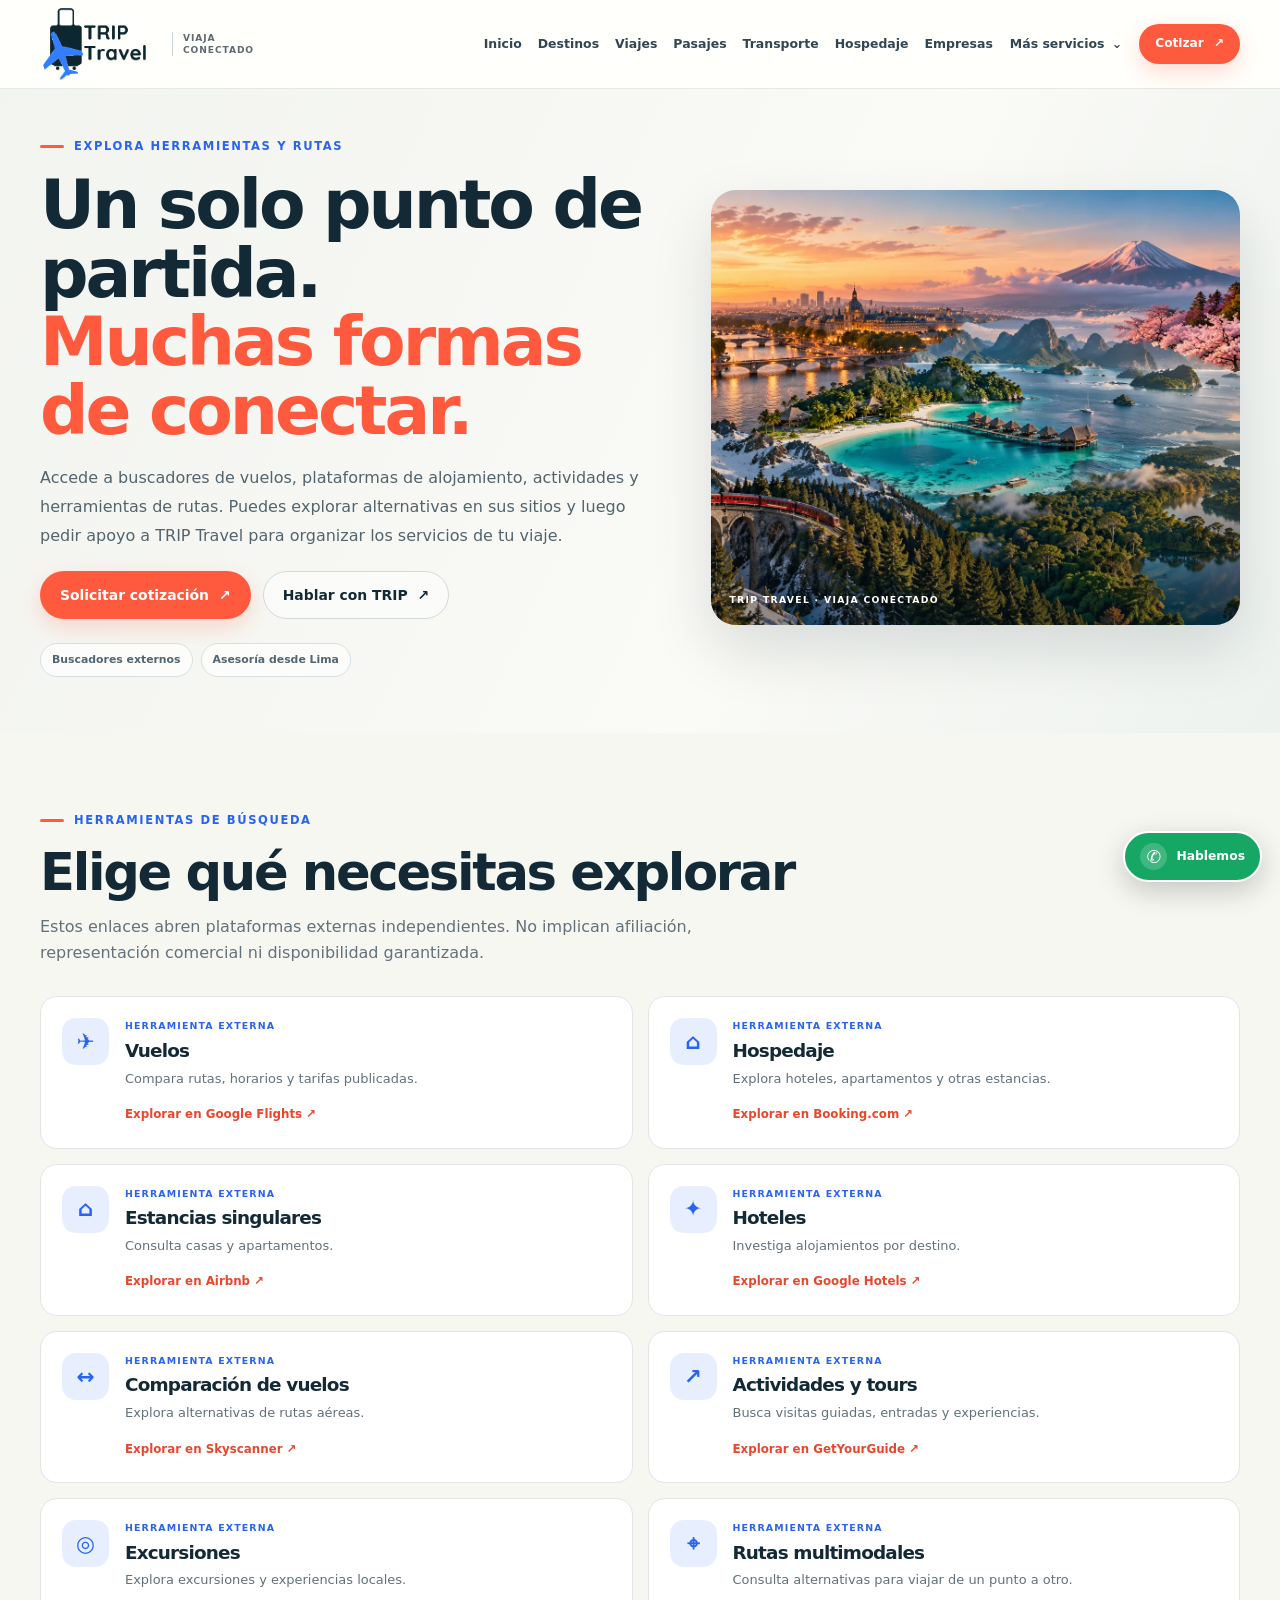
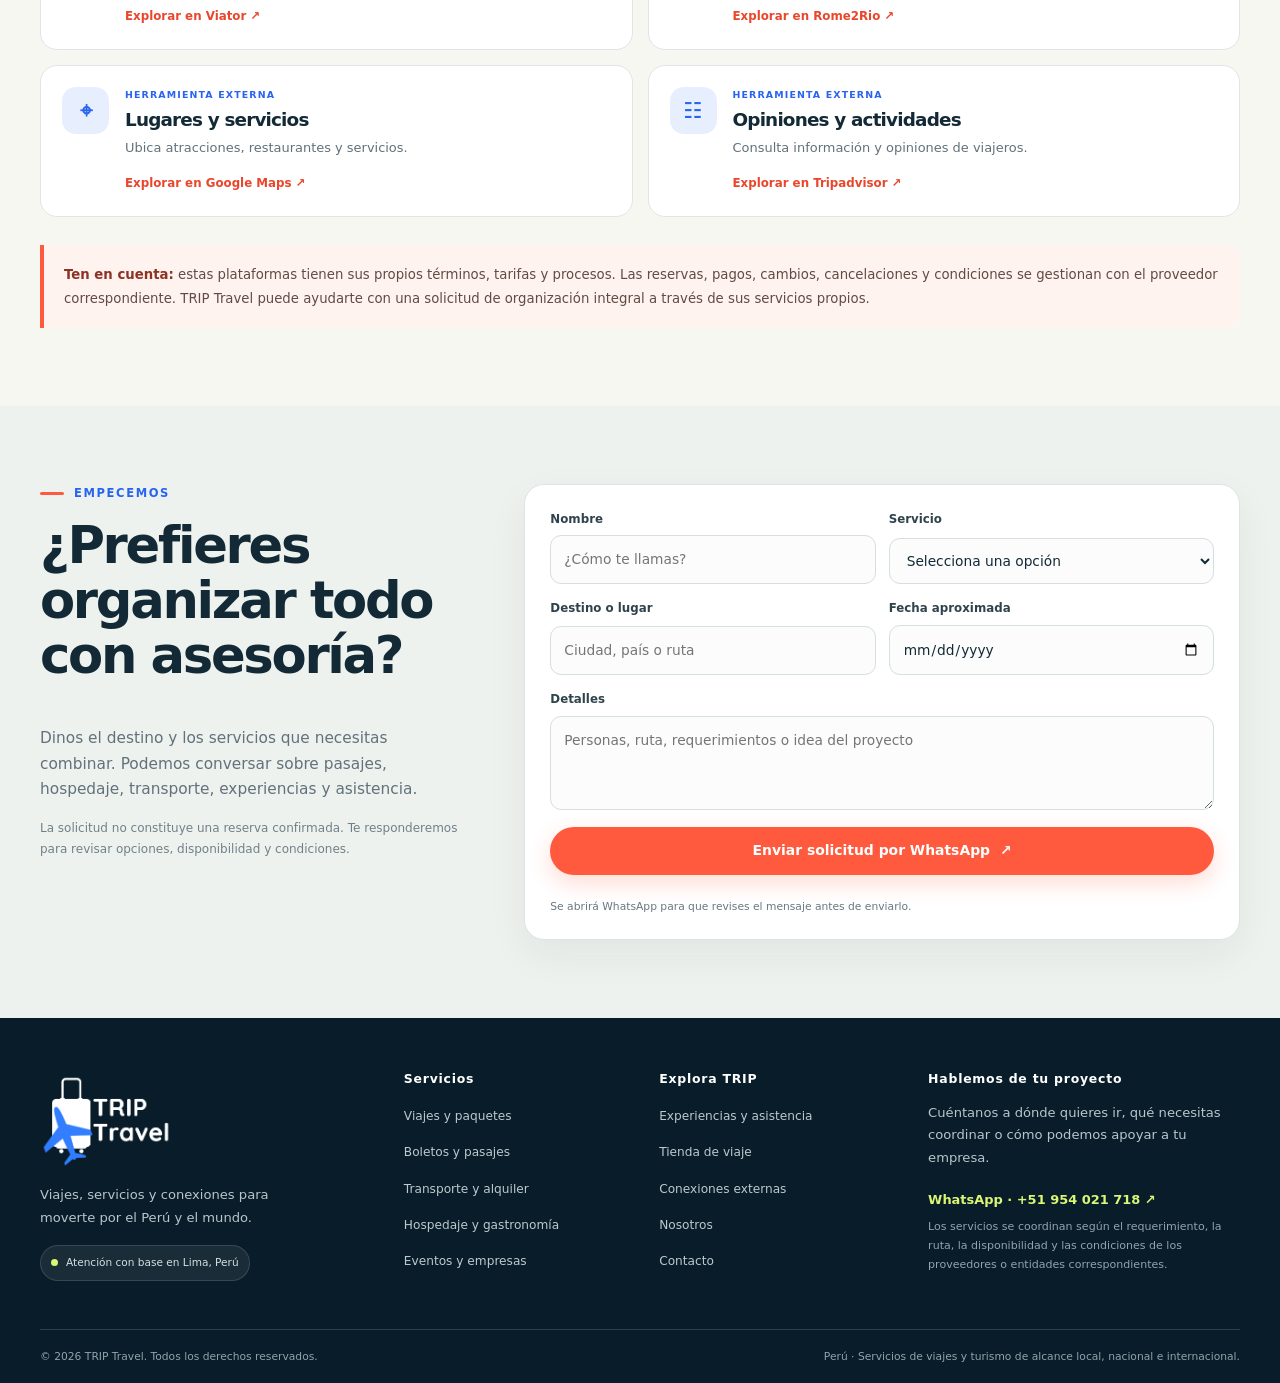
==== commit fd981af1: "Add files via upload" ====
--- a/conexiones.html
+++ b/conexiones.html
@@ -1,81 +1,49 @@
 <!doctype html>
 <html lang="es">
 <head>
-<meta charset="utf-8">
-<meta name="viewport" content="width=device-width, initial-scale=1">
-<title>Conexiones de transporte en todo el mundo | TRIP Travel</title>
-<meta name="description" content="Explora rutas globales en tren, bus, ferry, avión, auto y transporte local con TRIP Travel.">
-<meta name="theme-color" content="#101329">
-<link rel="icon" type="image/svg+xml" href="assets/favicon.svg">
-<link rel="preconnect" href="https://fonts.googleapis.com">
-<link rel="preconnect" href="https://fonts.gstatic.com" crossorigin>
-<link href="https://fonts.googleapis.com/css2?family=DM+Sans:wght@400;500;600;700;800&family=Manrope:wght@400;500;600;700;800&display=swap" rel="stylesheet">
-<style id="trip-layout-safety-net">
-:root{--trip-ink:#101329;--trip-blue:#315ff4;--trip-coral:#ff674d;--trip-lime:#d8ff65;--trip-paper:#f5f6f8;--trip-max:1240px}
-*{box-sizing:border-box}html{scroll-behavior:smooth;scroll-padding-top:100px}body{margin:0;background:var(--trip-paper);color:var(--trip-ink);font:400 15px/1.65 system-ui,-apple-system,BlinkMacSystemFont,"Segoe UI",sans-serif;-webkit-font-smoothing:antialiased}img{display:block;max-width:100%;height:auto}a{color:inherit;text-decoration:none}button,input,select,textarea{font:inherit}h1,h2,h3,h4,p{margin-top:0}h1,h2,h3{line-height:1.08;letter-spacing:-.045em}.wrap{width:min(calc(100% - 48px),var(--trip-max));margin-inline:auto}
-.site-header{position:sticky;top:0;z-index:80;background:rgba(248,249,251,.96);backdrop-filter:blur(18px);border-bottom:1px solid rgba(16,19,41,.09)}.header-inner{min-height:88px;display:flex;align-items:center;justify-content:space-between;gap:24px}.brand{display:flex;align-items:center;gap:12px;flex:0 0 auto;min-width:0}.brand-logo{width:96px;height:69px;max-width:96px;object-fit:contain;object-position:center}.brand-tag{display:block;max-width:100px;font-size:.62rem;letter-spacing:.11em;font-weight:800;line-height:1.4;color:#666b7d}.main-nav{display:flex;align-items:center;gap:20px;margin-left:auto}.main-nav ul{display:flex;align-items:center;gap:clamp(12px,1.5vw,22px);list-style:none;margin:0;padding:0}.main-nav a{font-size:.82rem;font-weight:750;white-space:nowrap}.nav-tools{display:flex;align-items:center;gap:10px}.language-toggle{border:1px solid #dedfe7;background:#fff;border-radius:99px;padding:8px 11px;font-size:.7rem}.btn{display:inline-flex;align-items:center;justify-content:center;gap:10px;padding:14px 20px;border:0;border-radius:999px;font-weight:800;line-height:1.2;white-space:normal;text-align:center}.btn-primary{background:var(--trip-coral);color:#fff}.btn-outline{border:1px solid #d7d9e4;background:transparent;color:var(--trip-ink)}.nav-toggle{display:none}
-.global-hero{position:relative;isolation:isolate;overflow:hidden;min-height:0;padding:52px 0 32px;background:var(--trip-ink);color:#fff}.hero-image-layer{position:absolute;z-index:-3;inset:0 0 0 32%;background:linear-gradient(90deg,var(--trip-ink),rgba(16,19,41,.44) 56%,rgba(16,19,41,.12)),linear-gradient(0deg,var(--trip-ink),transparent 45%),url("assets/images/world-hero.webp") center/cover no-repeat;opacity:.92}.hero-noise{position:absolute;z-index:-2;inset:0;background:radial-gradient(ellipse at 76% 45%,rgba(49,95,244,.22),transparent 35%);pointer-events:none}.global-hero-grid{display:grid;grid-template-columns:minmax(0,.92fr) minmax(0,1.08fr);align-items:center;gap:clamp(30px,5vw,70px);min-height:460px}.hero-content{position:relative;z-index:1;min-width:0;padding:20px 0}.global-hero h1{max-width:700px;margin:0 0 20px;font-size:clamp(3rem,6vw,6rem);line-height:.98;color:#fff}.global-hero h1 em{font-style:normal;color:var(--trip-lime)}.hero-lede{max-width:570px;color:rgba(255,255,255,.78);font-size:1rem;line-height:1.8}.hero-actions{display:flex;flex-wrap:wrap;gap:12px;margin-top:25px}.hero-micro-trust{display:flex;align-items:center;gap:12px;margin-top:28px}.hero-visual-card{position:relative;height:clamp(320px,34vw,465px);min-width:0;overflow:hidden;border-radius:26px;border:1px solid rgba(255,255,255,.2);box-shadow:0 30px 80px rgba(0,0,0,.28);isolation:isolate}.hero-visual-card:before{content:"";position:absolute;inset:0;z-index:1;background:linear-gradient(180deg,transparent 45%,rgba(9,11,26,.65))}.hero-visual-card img{width:100%;height:100%;object-fit:cover}.hero-stamp{position:absolute;z-index:2;right:18px;top:18px;display:flex;flex-direction:column;justify-content:center;align-items:center;width:94px;height:94px;padding:10px;border-radius:50%;background:var(--trip-lime);color:var(--trip-ink);font-size:.58rem;font-weight:900;text-align:center;line-height:1.3}.hero-image-caption{position:absolute;z-index:2;left:20px;bottom:18px;color:#fff;font-size:.62rem;letter-spacing:.12em;font-weight:800}.hero-bottom-mark{display:flex;align-items:center;gap:12px;margin-top:23px;color:rgba(255,255,255,.65);font-size:.65rem;letter-spacing:.1em}.hero-bottom-rule{width:54px;height:1px;background:rgba(255,255,255,.3)}
-.connect-search-section{position:relative;z-index:5;background:var(--trip-paper);padding:0 0 60px}.search-console{position:relative;margin-top:-24px;padding:24px;border:1px solid #e2e4eb;border-radius:24px;background:#fff;box-shadow:0 20px 60px rgba(16,19,41,.1)}.search-console-head{display:flex;align-items:center;justify-content:space-between;gap:14px}.global-search-form{display:grid;grid-template-columns:repeat(6,minmax(0,1fr));gap:12px;margin-top:18px}.field{min-width:0}.field label{display:block;margin-bottom:6px;font-size:.72rem;font-weight:800;color:#4c5066}.field input,.field select{width:100%;min-width:0;padding:12px;border:1px solid #dfe2eb;border-radius:12px;background:#fff;color:var(--trip-ink)}.btn-search{grid-column:span 1;align-self:end;background:var(--trip-blue);color:#fff;min-height:46px}.search-tabs{display:flex;gap:8px;flex-wrap:wrap}.search-tab{border:1px solid #e1e3eb;background:#f6f7fa;border-radius:999px;padding:9px 13px;font-weight:800;font-size:.75rem}.search-tab.active{background:var(--trip-ink);color:#fff}
-.section-pad{padding:76px 0}.section-heading{margin-bottom:28px}.section-heading h2,.network-copy h2{font-size:clamp(2.3rem,4.4vw,4rem);line-height:1.04}.section-heading p{max-width:490px;color:#666b7d}.split-heading{display:grid;grid-template-columns:1.1fr .9fr;align-items:end;gap:40px}.section-kicker{display:block;margin-bottom:12px;font-size:.67rem;letter-spacing:.15em;font-weight:900;color:var(--trip-blue)}.world-grid{display:grid;grid-template-columns:repeat(3,minmax(0,1fr));gap:18px}.world-card{min-width:0;overflow:hidden;border:1px solid #e4e6ed;border-radius:20px;background:#fff;box-shadow:0 8px 24px rgba(16,19,41,.06)}.world-card-image{height:210px;overflow:hidden;background:#e5e8ef}.world-card-image img,.world-card>img{width:100%;height:100%;object-fit:cover}.world-card-copy{padding:17px}.world-card-copy h3{font-size:1.25rem}.world-card-copy p{font-size:.84rem;color:#6a6f82}.section-dark{background:var(--trip-ink);color:#fff}.section-dark .section-kicker{color:var(--trip-lime)}.service-grid{display:grid;grid-template-columns:repeat(4,minmax(0,1fr));gap:14px}.service-card{position:relative;display:flex;flex-direction:column;min-width:0;min-height:255px;padding:22px;border-radius:22px;color:var(--trip-ink);overflow:hidden}.service-card-blue{background:#9bb4ff}.service-card-coral{background:#ff9d89}.service-card-lime{background:var(--trip-lime)}.service-card-violet{background:#c4aaff}.service-icon{display:grid;place-items:center;width:48px;height:48px;border-radius:15px;background:rgba(255,255,255,.55);font-size:1.6rem;margin-bottom:26px}.service-no{font-size:.65rem;letter-spacing:.12em;font-weight:900}.service-card h3{margin-top:10px}.service-card p{margin-bottom:0;font-size:.8rem;line-height:1.6}.card-arrow{align-self:flex-end;margin-top:auto;padding-top:12px;font-weight:900}
-.network-section{overflow:hidden}.network-layout{display:grid;grid-template-columns:.9fr 1.1fr;align-items:center;gap:50px}.network-copy p{max-width:540px;color:#666b7d}.route-flow{position:relative;display:flex;align-items:center;justify-content:center;gap:10px;min-height:350px}.route-node{position:relative;z-index:2;display:flex;flex-direction:column;justify-content:flex-end;width:29%;min-height:165px;padding:15px;border:1px solid #e5e7ef;border-radius:18px;background:#fff;box-shadow:0 16px 38px rgba(16,19,41,.1)}.route-node-middle{background:var(--trip-ink);color:#fff}.route-node-final{background:var(--trip-blue);color:#fff}.route-node small{font-size:.55rem;font-weight:800;letter-spacing:.07em}.route-node strong{font-size:.84rem;margin-top:9px}.route-connector{z-index:3;font-weight:900;color:var(--trip-coral)}.route-orbit{position:absolute;width:85%;height:75%;border:1px dashed rgba(49,95,244,.35);border-radius:50%;transform:rotate(-18deg)}.orbit-b{width:65%;height:96%;transform:rotate(24deg)}
-.trust-strip{background:var(--trip-lime);padding:17px 0}.trust-strip-inner{display:grid;grid-template-columns:repeat(4,minmax(0,1fr));gap:14px}.trust-strip-inner>div{display:flex;align-items:center;gap:9px;font-size:.75rem;font-weight:800}.trust-mark{display:grid;place-items:center;width:27px;height:27px;flex:0 0 auto;border-radius:50%;background:rgba(16,19,41,.08)}.cta-banner{padding:50px 0;background:var(--trip-coral);color:var(--trip-ink)}.cta-banner-inner{display:flex;align-items:center;justify-content:space-between;gap:30px}.cta-banner h2{margin:0;font-size:clamp(2.25rem,4.2vw,3.8rem)}.cta-actions{display:flex;flex-direction:column;gap:10px;min-width:200px}.site-footer{padding:48px 0 20px;background:var(--trip-ink);color:#fff}.footer-grid{display:grid;grid-template-columns:1.3fr repeat(3,1fr);gap:35px}.footer-logo{width:100px;height:66px;object-fit:contain}.footer-brand p{max-width:300px;color:rgba(255,255,255,.63);font-size:.8rem}.site-footer ul{list-style:none;padding:0;margin:0;display:grid;gap:9px}.site-footer h4{font-size:.78rem;margin-bottom:12px}.site-footer li a{font-size:.76rem;color:rgba(255,255,255,.65)}.footer-bottom{display:flex;justify-content:space-between;flex-wrap:wrap;gap:15px;margin-top:30px;padding-top:18px;border-top:1px solid rgba(255,255,255,.15);font-size:.68rem;color:rgba(255,255,255,.55)}.wa-float{position:fixed;z-index:70;right:18px;bottom:16px;display:flex;align-items:center;gap:8px;padding:11px 15px;border-radius:99px;background:#20bd75;color:#fff;font-size:.75rem;font-weight:900;box-shadow:0 10px 30px rgba(14,138,84,.25)}
-/* Other page types use the same alignment system even if the full stylesheet is unavailable. */
-.page-intro,.service-hero,.atlas-hero{position:relative;overflow:hidden;padding:58px 0;background:var(--trip-ink);color:#fff}.page-intro-grid{display:grid;grid-template-columns:1fr 1fr;gap:40px;align-items:center}.page-intro h1,.service-hero h1,.atlas-hero h1{font-size:clamp(2.8rem,5vw,5rem);margin:0 0 20px}.page-intro p,.service-hero p,.atlas-hero p{max-width:620px;color:rgba(255,255,255,.76)}.page-intro-art{height:360px;border-radius:24px;overflow:hidden}.page-intro-art img{width:100%;height:100%;object-fit:cover}.provider-grid{display:grid;grid-template-columns:repeat(3,minmax(0,1fr));gap:18px}.provider-card{overflow:hidden;border-radius:18px;border:1px solid #e1e4eb;background:#fff}.provider-image{height:180px;overflow:hidden}.provider-image img{width:100%;height:100%;object-fit:cover}.provider-card-body{padding:17px}.journey-grid{display:grid;grid-template-columns:repeat(3,minmax(0,1fr));gap:18px}.journey-card{overflow:hidden;border:1px solid #e1e4eb;border-radius:18px;background:#fff}.journey-card>img{width:100%;height:210px;object-fit:cover}.journey-body{padding:17px}.transport-feature-grid,.transport-mode-grid,.principle-grid,.company-detail-list{display:grid;grid-template-columns:repeat(3,minmax(0,1fr));gap:15px}.contact-form-wrap{max-width:760px;padding:26px;border:1px solid #e1e4eb;border-radius:22px;background:#fff}.form-row{display:grid;grid-template-columns:1fr 1fr;gap:14px}
-@media(max-width:1100px){.header-inner{gap:15px}.main-nav{gap:12px}.main-nav ul{gap:12px}.brand-logo{width:82px;height:61px}.brand-tag{font-size:.53rem}.global-hero-grid{grid-template-columns:minmax(0,.9fr) minmax(0,1.1fr);gap:28px}.service-grid{grid-template-columns:repeat(2,minmax(0,1fr))}.footer-grid{grid-template-columns:repeat(2,minmax(0,1fr))}.global-search-form{grid-template-columns:repeat(3,minmax(0,1fr))}.btn-search{grid-column:auto}}
-@media(max-width:900px){.header-inner{min-height:78px}.nav-toggle{display:block;border:1px solid #dfe2eb;background:#fff;border-radius:50%;width:42px;height:42px;margin-left:auto}.nav-toggle span{display:block;height:2px;margin:5px 0;background:var(--trip-ink)}.main-nav{display:none;position:absolute;top:78px;left:0;right:0;margin:0;padding:16px 24px 22px;background:#fff;border-bottom:1px solid #e2e4eb;box-shadow:0 18px 30px rgba(16,19,41,.1);flex-direction:column;align-items:stretch}.main-nav.open{display:flex}.main-nav ul{flex-direction:column;align-items:stretch;gap:0}.main-nav ul li{border-bottom:1px solid #eceef3}.main-nav ul a{display:block;padding:11px 0}.nav-tools{justify-content:space-between}.global-hero-grid{grid-template-columns:1fr;gap:24px;min-height:0}.hero-visual-card{height:min(56vw,420px);min-height:270px}.hero-image-layer{inset:0;background-image:linear-gradient(90deg,rgba(16,19,41,.92),rgba(16,19,41,.36)),linear-gradient(0deg,var(--trip-ink),transparent 45%),url("assets/images/world-hero.webp")}.split-heading,.network-layout,.page-intro-grid{grid-template-columns:1fr;gap:24px}.trust-strip-inner{grid-template-columns:repeat(2,minmax(0,1fr))}.cta-banner-inner{align-items:flex-start;flex-direction:column}.cta-actions{flex-direction:row;flex-wrap:wrap}.cta-actions .btn{min-width:170px}.main-nav .nav-tools{display:flex}}
-@media(max-width:640px){.wrap{width:min(calc(100% - 30px),var(--trip-max))}.brand-logo{width:70px;height:52px}.brand-tag{max-width:76px;font-size:.49rem}.main-nav{top:72px;padding-inline:18px}.global-hero{padding:30px 0 24px}.global-hero h1{font-size:clamp(2.65rem,12vw,4rem)}.hero-lede{font-size:.88rem}.hero-actions{flex-direction:column}.hero-actions .btn{width:100%}.hero-visual-card{min-height:220px;height:57vw;border-radius:18px}.hero-stamp{width:77px;height:77px;font-size:.5rem}.hero-image-caption{font-size:.48rem}.search-console{padding:16px;margin-top:-7px;border-radius:18px}.search-console-head{align-items:flex-start;flex-direction:column}.global-search-form{grid-template-columns:repeat(2,minmax(0,1fr));gap:9px}.field-origin,.field-destination,.btn-search{grid-column:span 2}.btn-search{width:100%}.section-pad{padding:50px 0}.section-heading h2,.network-copy h2{font-size:clamp(2.1rem,9vw,3.1rem)}.split-heading{gap:12px}.world-grid{grid-template-columns:repeat(2,minmax(0,1fr));gap:10px}.world-card{border-radius:14px}.world-card-image{height:142px}.world-card-copy{padding:12px}.world-card-copy h3{font-size:1rem}.world-card-copy p{font-size:.68rem}.service-grid{grid-template-columns:repeat(2,minmax(0,1fr));gap:9px}.service-card{min-height:225px;padding:15px;border-radius:16px}.service-icon{width:40px;height:40px;font-size:1.3rem;margin-bottom:22px}.service-card h3{font-size:1.05rem}.service-card p{font-size:.68rem}.route-flow{gap:5px;min-height:270px}.route-node{width:31%;min-height:137px;padding:10px;border-radius:13px}.route-node small{font-size:.43rem}.route-node strong{font-size:.68rem}.route-connector{font-size:.82rem}.trust-strip-inner{grid-template-columns:1fr}.trust-strip-inner>div{font-size:.72rem}.cta-banner{padding:38px 0}.cta-banner h2{font-size:clamp(2rem,8.5vw,2.8rem)}.cta-actions{flex-direction:column;width:100%}.cta-actions .btn{width:100%}.page-intro,.service-hero,.atlas-hero{padding:42px 0}.page-intro h1,.service-hero h1,.atlas-hero h1{font-size:clamp(2.5rem,11vw,3.7rem)}.page-intro-art{height:55vw;min-height:210px}.provider-grid,.journey-grid,.transport-feature-grid,.transport-mode-grid,.principle-grid,.company-detail-list{grid-template-columns:repeat(2,minmax(0,1fr));gap:10px}.provider-image,.journey-card>img{height:140px}.provider-card-body,.journey-body{padding:12px}.footer-grid{grid-template-columns:1fr;gap:24px}.footer-bottom{flex-direction:column;gap:8px}.wa-float{right:12px;bottom:10px;padding:9px 12px}.form-row{grid-template-columns:1fr}}
-@media(prefers-reduced-motion:reduce){*,*::before,*::after{animation-duration:.01ms!important;animation-iteration-count:1!important;scroll-behavior:auto!important;transition-duration:.01ms!important}}
-</style>
-<link rel="stylesheet" href="trip-world-global-2026.css?v=20261023-02">
+  <meta charset="utf-8">
+  <meta name="viewport" content="width=device-width, initial-scale=1">
+  <title>Conexiones y herramientas de viaje | TRIP Travel</title>
+  <meta name="description" content="Accesos a buscadores externos de vuelos, alojamiento, rutas y experiencias; con información clara sobre su independencia y condiciones.">
+  <meta name="theme-color" content="#102b3a">
+  <meta name="color-scheme" content="light">
+  <meta property="og:type" content="website">
+  <meta property="og:site_name" content="TRIP Travel">
+  <meta property="og:title" content="Conexiones y herramientas de viaje | TRIP Travel">
+  <meta property="og:description" content="Accesos a buscadores externos de vuelos, alojamiento, rutas y experiencias; con información clara sobre su independencia y condiciones.">
+  <meta property="og:image" content="https://triptravelperu-lab.github.io/trip-travel/assets/images/world-hero.webp">
+  <meta name="twitter:card" content="summary_large_image">
+  <link rel="icon" type="image/svg+xml" href="assets/favicon.svg">
+  <link rel="canonical" href="https://triptravelperu-lab.github.io/trip-travel/conexiones.html">
+  <link rel="stylesheet" href="trip-global.css?v=3">
+  <script defer src="trip-global.js?v=3"></script>
 </head>
-<body data-wa="51954021718" data-page="conexiones">
-<a class="skip-link" href="#main" data-es="Saltar al contenido" data-en="Skip to content">Saltar al contenido</a>
+<body><a class="skip-link" href="#contenido">Saltar al contenido</a>
 <header class="site-header">
-  <div class="header-inner wrap">
-    <a class="brand" href="index.html" aria-label="TRIP Travel inicio">
-      <img src="assets/images/trip-travel-logo.png" class="brand-logo" alt="TRIP Travel logo">
-      <span class="brand-tag" data-es="VIAJA CONECTADO" data-en="TRAVEL CONNECTED">VIAJA CONECTADO</span>
+  <div class="container header-inner">
+    <a class="brand" href="index.html" aria-label="TRIP Travel, inicio">
+      <img src="assets/images/trip-travel-logo.png" alt="TRIP Travel" class="brand-logo" width="277" height="203">
+      <span class="brand-tag">VIAJA CONECTADO</span>
     </a>
-    <button class="nav-toggle" aria-label="Abrir menú" aria-expanded="false"><span></span><span></span><span></span></button>
-    <nav class="main-nav" aria-label="Navegación principal">
-      <ul><li><a href="destinos.html" class="" data-es="Descubrir" data-en="Discover">Descubrir</a></li><li><a href="hoteles.html" class="" data-es="Hoteles" data-en="Stays">Hoteles</a></li><li><a href="vuelos.html" class="" data-es="Vuelos" data-en="Flights">Vuelos</a></li><li><a href="experiencias.html" class="" data-es="Experiencias" data-en="Experiences">Experiencias</a></li><li><a href="conexiones.html" class="active" data-es="Conexiones" data-en="Connections">Conexiones</a></li></ul>
-      <div class="nav-tools"><button type="button" class="language-toggle" id="languageToggle" aria-label="Cambiar idioma"><span data-es="ES" data-en="EN">ES</span><span class="lang-sep">/</span><span data-es="EN" data-en="ES">EN</span></button>
-      <a class="btn btn-primary btn-small" href="contacto.html" data-es="Planear un viaje ↗" data-en="Plan a trip ↗">Planear un viaje ↗</a></div>
+    <button class="menu-toggle" type="button" aria-expanded="false" aria-controls="primary-nav"><span></span><span></span><span></span><b class="sr-only">Abrir menú</b></button>
+    <nav class="primary-nav" id="primary-nav" aria-label="Navegación principal">
+      <div class="nav-main"><a class="nav-link" href="index.html">Inicio</a><a class="nav-link" href="destinos.html">Destinos</a><a class="nav-link" href="tours.html">Viajes</a><a class="nav-link" href="vuelos.html">Pasajes</a><a class="nav-link" href="transporte.html">Transporte</a><a class="nav-link" href="hoteles.html">Hospedaje</a><a class="nav-link" href="corporativo.html">Empresas</a></div>
+      <details class="nav-more"><summary>Más servicios <span aria-hidden="true">⌄</span></summary><div class="nav-dropdown"><a href="experiencias.html">Experiencias y asistencia</a><a href="tienda.html">Tienda de viaje</a><a href="conexiones.html">Conexiones externas</a><a href="nosotros.html">Nosotros</a><a href="contacto.html">Contacto</a></div></details>
+      <a class="btn btn-small btn-primary nav-cta" href="https://wa.me/51954021718?text=Hola%20TRIP%20Travel%2C%20quiero%20solicitar%20una%20cotizaci%C3%B3n." target="_blank" rel="noopener noreferrer">Cotizar <span aria-hidden="true">↗</span></a>
     </nav>
   </div>
-</header>
-<main id="main"><section class="service-hero"><div class="service-hero-image"><img src="assets/images/world-alps.webp" alt="Imagen de inspiración para viajes globales"><div class="service-hero-overlay"></div></div><div class="wrap service-hero-inner"><div class="service-hero-copy"><span class="eyebrow-pill"><span class="pulse-dot"></span>GLOBAL CONNECTIONS</span><p class="section-kicker">CONEXIONES DE PUERTA A PUERTA</p><h1 data-es="Entre un lugar y otro<br>hay <em>muchas maneras.</em>" data-en="Between two places<br>there are <em>many ways.</em>">Entre un lugar y otro<br>hay <em>muchas maneras.</em></h1><p class="hero-lede" data-es="Conecta aeropuertos, estaciones, hoteles y barrios. Explora trenes, buses, ferris, conducción, traslados y movilidad local en plataformas que cubren distintos países." data-en="Connect airports, stations, hotels and neighborhoods. Explore trains, buses, ferries, driving, transfers and local mobility through tools covering many countries.">Conecta aeropuertos, estaciones, hoteles y barrios. Explora trenes, buses, ferris, conducción, traslados y movilidad local en plataformas que cubren distintos países.</p></div></div></section><div class="service-search-wrap wrap"><section class="search-console search-console-compact" aria-label="Buscador global">
-      <div class="search-console-head"><div><span class="micro-label" data-es="TRIP CONNECT" data-en="TRIP CONNECT">TRIP CONNECT</span><h2 data-es="Tu viaje empieza aquí" data-en="Your journey starts here">Tu viaje empieza aquí</h2></div><span class="search-live"><i></i><span data-es="Conexiones de búsqueda global" data-en="Global search connections">Conexiones de búsqueda global</span></span></div>
-      <div class="search-tabs" role="tablist" aria-label="Tipo de búsqueda"><button type="button" class="search-tab " data-search-service="all" aria-pressed="false"><span>✦</span><span data-es="Todo" data-en="All">Todo</span></button><button type="button" class="search-tab " data-search-service="stays" aria-pressed="false"><span>▱</span><span data-es="Hoteles" data-en="Stays">Hoteles</span></button><button type="button" class="search-tab " data-search-service="flights" aria-pressed="false"><span>✈</span><span data-es="Vuelos" data-en="Flights">Vuelos</span></button><button type="button" class="search-tab " data-search-service="experiences" aria-pressed="false"><span>✺</span><span data-es="Experiencias" data-en="Experiences">Experiencias</span></button><button type="button" class="search-tab selected" data-search-service="routes" aria-pressed="true"><span>↗</span><span data-es="Rutas" data-en="Routes">Rutas</span></button></div>
-      <form class="global-search-form" data-search-form data-search-type="routes" id="globalSearchConex">
-        <div class="field field-origin"><label for="originConex" data-es="Desde" data-en="From">Desde</label><div class="field-wrap"><span class="field-icon">⌖</span><input id="originConex" name="origin" type="text" placeholder="Lima, Perú" value="Lima, Perú" autocomplete="off"></div></div>
-        <div class="field field-destination"><label for="destinationConex" data-es="¿A dónde vamos?" data-en="Where to?">¿A dónde vamos?</label><div class="field-wrap"><span class="field-icon">◎</span><input id="destinationConex" name="destination" type="text" placeholder="Tokio, Japón / cualquier destino" autocomplete="off" required></div></div>
-        <div class="field"><label for="departConex" data-es="Salida" data-en="Departure">Salida</label><div class="field-wrap"><span class="field-icon">▦</span><input id="departConex" name="depart" type="date"></div></div>
-        <div class="field"><label for="returnConex" data-es="Regreso" data-en="Return">Regreso</label><div class="field-wrap"><span class="field-icon">▦</span><input id="returnConex" name="return" type="date"></div></div>
-        <div class="field field-guests"><label for="guestsConex" data-es="Viajeros" data-en="Travelers">Viajeros</label><div class="field-wrap"><span class="field-icon">♙</span><select id="guestsConex" name="guests"><option value="1">1</option><option value="2" selected>2</option><option value="3">3</option><option value="4">4</option><option value="5">5</option><option value="6+">6+</option></select></div></div>
-        <button class="btn btn-search" type="submit"><span data-es="Conectar opciones" data-en="Find connections">Conectar opciones</span><span class="search-arrow">↗</span></button>
-      </form>
-      <div class="search-hint"><span class="hint-icon">✦</span><span data-es="Busca por ciudad, país, aeropuerto o lugar. Los proveedores mostrarán su disponibilidad y precios actualizados." data-en="Search by city, country, airport or place. Providers show their own live availability and prices.">Busca por ciudad, país, aeropuerto o lugar. Los proveedores mostrarán su disponibilidad y precios actualizados.</span></div>
-      <div class="search-results" aria-live="polite" hidden><div class="search-results-head"><h3 data-es="Opciones para continuar" data-en="Your next steps">Opciones para continuar</h3><button class="clear-results" type="button" data-es="Nueva búsqueda ×" data-en="New search ×">Nueva búsqueda ×</button></div><p class="result-disclaimer" data-es="Son enlaces de búsqueda a sitios externos; TRIP Travel no consulta inventario en tiempo real ni confirma reservas desde esta página." data-en="These are search links to external sites; TRIP Travel does not query live inventory or confirm bookings from this page.">Son enlaces de búsqueda a sitios externos; TRIP Travel no consulta inventario en tiempo real ni confirma reservas desde esta página.</p><div class="provider-results"></div></div>
-    </section></div><section class="section-light section-pad"><div class="wrap"><div class="section-heading split-heading"><div><span class="section-kicker">MOBILITY GRAPH</span><h2 data-es="Cada tramo cuenta.<br><em>Conecta los puntos.</em>" data-en="Every leg matters.<br><em>Connect the dots.</em>">Cada tramo cuenta.<br><em>Conecta los puntos.</em></h2></div><p data-es="El buscador de rutas puede mostrar alternativas distintas a volar, mientras los mapas ayudan a ubicar terminales, paradas, hoteles y servicios cercanos." data-en="Route tools can reveal alternatives to flying, while maps help locate terminals, stops, hotels and nearby services.">El buscador de rutas puede mostrar alternativas distintas a volar, mientras los mapas ayudan a ubicar terminales, paradas, hoteles y servicios cercanos.</p></div><div class="provider-grid large-provider-grid">
-<article class="provider-card"><div class="provider-image"><img src="assets/images/world-alps.webp" alt="" loading="lazy" decoding="async"><span class="provider-mark">R2</span><span class="provider-kind" data-es="ACCESO EXTERNO" data-en="EXTERNAL TOOL">ACCESO EXTERNO</span></div><div class="provider-card-body"><div class="provider-card-title"><h3>Rome2Rio</h3><span class="external-arrow">↗</span></div><p data-es="Compara formas de ir de una ciudad o dirección a otra." data-en="Compare ways to get from one city or address to another.">Compara formas de ir de una ciudad o dirección a otra.</p><a class="provider-open" href="https://www.rome2rio.com/" target="_blank" rel="noopener noreferrer" data-es="Abrir proveedor ↗" data-en="Open provider ↗">Abrir proveedor ↗</a></div></article>
-<article class="provider-card"><div class="provider-image"><img src="assets/images/world-paris.webp" alt="" loading="lazy" decoding="async"><span class="provider-mark">M</span><span class="provider-kind" data-es="ACCESO EXTERNO" data-en="EXTERNAL TOOL">ACCESO EXTERNO</span></div><div class="provider-card-body"><div class="provider-card-title"><h3>Google Maps</h3><span class="external-arrow">↗</span></div><p data-es="Mapas, rutas, transporte público y navegación." data-en="Maps, routes, public transit and navigation.">Mapas, rutas, transporte público y navegación.</p><a class="provider-open" href="https://www.google.com/maps/dir/" target="_blank" rel="noopener noreferrer" data-es="Abrir proveedor ↗" data-en="Open provider ↗">Abrir proveedor ↗</a></div></article>
-<article class="provider-card"><div class="provider-image"><img src="assets/images/world-hero.webp" alt="" loading="lazy" decoding="async"><span class="provider-mark">C</span><span class="provider-kind" data-es="ACCESO EXTERNO" data-en="EXTERNAL TOOL">ACCESO EXTERNO</span></div><div class="provider-card-body"><div class="provider-card-title"><h3>Alquiler de autos</h3><span class="external-arrow">↗</span></div><p data-es="Explora empresas, recogidas y opciones de conducción." data-en="Explore car-rental companies, pickup and driving options.">Explora empresas, recogidas y opciones de conducción.</p><a class="provider-open" href="https://www.kayak.com/cars" target="_blank" rel="noopener noreferrer" data-es="Abrir proveedor ↗" data-en="Open provider ↗">Abrir proveedor ↗</a></div></article>
-<article class="provider-card"><div class="provider-image"><img src="assets/images/world-islands.webp" alt="" loading="lazy" decoding="async"><span class="provider-mark">U</span><span class="provider-kind" data-es="ACCESO EXTERNO" data-en="EXTERNAL TOOL">ACCESO EXTERNO</span></div><div class="provider-card-body"><div class="provider-card-title"><h3>Movilidad local</h3><span class="external-arrow">↗</span></div><p data-es="Busca taxis, traslados, shuttles y servicios en el destino." data-en="Find taxis, transfers, shuttles and local services.">Busca taxis, traslados, shuttles y servicios en el destino.</p><a class="provider-open" href="https://maps.google.com/" target="_blank" rel="noopener noreferrer" data-es="Abrir proveedor ↗" data-en="Open provider ↗">Abrir proveedor ↗</a></div></article>
-</div><div class="transport-mode-grid"><div><span>✈</span><strong data-es="Aéreo" data-en="Air">Aéreo</strong><small data-es="Vuelos y aeropuertos" data-en="Flights and airports">Vuelos y aeropuertos</small></div><div><span>▰</span><strong data-es="Tren y bus" data-en="Train & bus">Tren y bus</strong><small data-es="Conexiones terrestres" data-en="Ground connections">Conexiones terrestres</small></div><div><span>≈</span><strong data-es="Ferry" data-en="Ferry">Ferry</strong><small data-es="Rutas marítimas y fluviales" data-en="Sea and river routes">Rutas marítimas y fluviales</small></div><div><span>↗</span><strong data-es="Último tramo" data-en="Last mile">Último tramo</strong><small data-es="Llegar al alojamiento" data-en="Get to your stay">Llegar al alojamiento</small></div></div></div></section></main>
-<footer class="site-footer">
-  <div class="wrap footer-grid">
-    <div class="footer-brand">
-      <a href="index.html"><img src="assets/images/trip-travel-logo-light.png" alt="TRIP Travel" class="footer-logo"></a>
-      <p data-es="Una experiencia de viaje más conectada: descubre el mundo, compara opciones y organiza tu próxima ruta desde una sola plataforma." data-en="A more connected travel experience: discover the world, compare options and shape your next journey from one platform.">Una experiencia de viaje más conectada: descubre el mundo, compara opciones y organiza tu próxima ruta desde una sola plataforma.</p>
-      <span class="base-pill"><span class="pulse-dot"></span><span data-es="Base en Lima · Visión global" data-en="Based in Lima · Global vision">Base en Lima · Visión global</span></span>
-    </div>
-    <div><h4 data-es="Explorar" data-en="Explore">Explorar</h4><ul><li><a href="destinos.html" data-es="Destinos globales" data-en="Global destinations">Destinos globales</a></li><li><a href="hoteles.html" data-es="Hoteles y estancias" data-en="Hotels & stays">Hoteles y estancias</a></li><li><a href="vuelos.html" data-es="Vuelos" data-en="Flights">Vuelos</a></li><li><a href="experiencias.html" data-es="Actividades y lugares" data-en="Activities & places">Actividades y lugares</a></li></ul></div>
-    <div><h4 data-es="Conectar" data-en="Connect">Conectar</h4><ul><li><a href="conexiones.html" data-es="Transporte global" data-en="Global transport">Transporte global</a></li><li><a href="tours.html" data-es="Viajes a medida" data-en="Custom journeys">Viajes a medida</a></li><li><a href="corporativo.html" data-es="Viajes corporativos" data-en="Business travel">Viajes corporativos</a></li><li><a href="nosotros.html" data-es="Quiénes somos" data-en="About TRIP">Quiénes somos</a></li></ul></div>
-    <div><h4 data-es="Contacto" data-en="Contact">Contacto</h4><ul><li><a href="https://wa.me/51954021718" target="_blank" rel="noopener">WhatsApp +51 954 021 718</a></li><li><a href="mailto:reservas@triptravel.pe">reservas@triptravel.pe</a></li><li><a href="contacto.html" data-es="Centro de ayuda" data-en="Help center">Centro de ayuda</a></li></ul><p class="footer-note" data-es="Las reservas y los pagos se realizan en los sitios de cada proveedor, salvo que se indique lo contrario." data-en="Bookings and payments take place on each provider's site unless stated otherwise.">Las reservas y los pagos se realizan en los sitios de cada proveedor, salvo que se indique lo contrario.</p></div>
+</header><main id="contenido"><section class="page-hero"><div class="container page-hero-grid"><div class="page-hero-copy"><p class="eyebrow"><span></span>EXPLORA HERRAMIENTAS Y RUTAS</p><h1>Un solo punto de partida.<br><em>Muchas formas de conectar.</em></h1><p class="page-lede">Accede a buscadores de vuelos, plataformas de alojamiento, actividades y herramientas de rutas. Puedes explorar alternativas en sus sitios y luego pedir apoyo a TRIP Travel para organizar los servicios de tu viaje.</p><div class="hero-actions"><a class="btn btn-primary" href="https://wa.me/51954021718?text=Hola%20TRIP%20Travel%2C%20quisiera%20solicitar%20una%20cotizaci%C3%B3n." target="_blank" rel="noopener noreferrer">Solicitar cotización <span aria-hidden="true">↗</span></a><a class="btn btn-ghost" href="contacto.html">Hablar con TRIP <span aria-hidden="true">↗</span></a></div><div class="pill-row"><span class="pill">Buscadores externos</span><span class="pill">Asesoría desde Lima</span></div></div><div class="page-hero-image"><img src="assets/images/world-hero.webp" alt="Paisajes internacionales para inspirar conexiones de viaje" width="1200" height="800"><span class="image-label">TRIP TRAVEL · VIAJA CONECTADO</span></div></div></section><section class="section"><div class="container"><div class="section-heading"><p class="eyebrow"><span></span>HERRAMIENTAS DE BÚSQUEDA</p><h2>Elige qué necesitas explorar</h2><p>Estos enlaces abren plataformas externas independientes. No implican afiliación, representación comercial ni disponibilidad garantizada.</p></div><div class="provider-grid"><article class="provider-card"><span class="provider-icon">✈</span><div><p class="provider-label">HERRAMIENTA EXTERNA</p><h3>Vuelos</h3><p>Compara rutas, horarios y tarifas publicadas.</p><a class="text-link" href="https://www.google.com/travel/flights" target="_blank" rel="noopener noreferrer">Explorar en Google Flights ↗</a></div></article><article class="provider-card"><span class="provider-icon">⌂</span><div><p class="provider-label">HERRAMIENTA EXTERNA</p><h3>Hospedaje</h3><p>Explora hoteles, apartamentos y otras estancias.</p><a class="text-link" href="https://www.booking.com/" target="_blank" rel="noopener noreferrer">Explorar en Booking.com ↗</a></div></article><article class="provider-card"><span class="provider-icon">⌂</span><div><p class="provider-label">HERRAMIENTA EXTERNA</p><h3>Estancias singulares</h3><p>Consulta casas y apartamentos.</p><a class="text-link" href="https://www.airbnb.com/" target="_blank" rel="noopener noreferrer">Explorar en Airbnb ↗</a></div></article><article class="provider-card"><span class="provider-icon">✦</span><div><p class="provider-label">HERRAMIENTA EXTERNA</p><h3>Hoteles</h3><p>Investiga alojamientos por destino.</p><a class="text-link" href="https://www.google.com/travel/hotels" target="_blank" rel="noopener noreferrer">Explorar en Google Hotels ↗</a></div></article><article class="provider-card"><span class="provider-icon">↔</span><div><p class="provider-label">HERRAMIENTA EXTERNA</p><h3>Comparación de vuelos</h3><p>Explora alternativas de rutas aéreas.</p><a class="text-link" href="https://www.skyscanner.com/" target="_blank" rel="noopener noreferrer">Explorar en Skyscanner ↗</a></div></article><article class="provider-card"><span class="provider-icon">↗</span><div><p class="provider-label">HERRAMIENTA EXTERNA</p><h3>Actividades y tours</h3><p>Busca visitas guiadas, entradas y experiencias.</p><a class="text-link" href="https://www.getyourguide.com/" target="_blank" rel="noopener noreferrer">Explorar en GetYourGuide ↗</a></div></article><article class="provider-card"><span class="provider-icon">◎</span><div><p class="provider-label">HERRAMIENTA EXTERNA</p><h3>Excursiones</h3><p>Explora excursiones y experiencias locales.</p><a class="text-link" href="https://www.viator.com/" target="_blank" rel="noopener noreferrer">Explorar en Viator ↗</a></div></article><article class="provider-card"><span class="provider-icon">⌖</span><div><p class="provider-label">HERRAMIENTA EXTERNA</p><h3>Rutas multimodales</h3><p>Consulta alternativas para viajar de un punto a otro.</p><a class="text-link" href="https://www.rome2rio.com/" target="_blank" rel="noopener noreferrer">Explorar en Rome2Rio ↗</a></div></article><article class="provider-card"><span class="provider-icon">⌖</span><div><p class="provider-label">HERRAMIENTA EXTERNA</p><h3>Lugares y servicios</h3><p>Ubica atracciones, restaurantes y servicios.</p><a class="text-link" href="https://maps.google.com/" target="_blank" rel="noopener noreferrer">Explorar en Google Maps ↗</a></div></article><article class="provider-card"><span class="provider-icon">☷</span><div><p class="provider-label">HERRAMIENTA EXTERNA</p><h3>Opiniones y actividades</h3><p>Consulta información y opiniones de viajeros.</p><a class="text-link" href="https://www.tripadvisor.com/" target="_blank" rel="noopener noreferrer">Explorar en Tripadvisor ↗</a></div></article></div><div class="notice-box"><strong>Ten en cuenta:</strong> estas plataformas tienen sus propios términos, tarifas y procesos. Las reservas, pagos, cambios, cancelaciones y condiciones se gestionan con el proveedor correspondiente. TRIP Travel puede ayudarte con una solicitud de organización integral a través de sus servicios propios.</div></div></section><section class="section section-tint"><div class="container quote-layout"><div><p class="eyebrow"><span></span> EMPECEMOS</p><h2>¿Prefieres organizar todo con asesoría?</h2><p class="section-lede">Dinos el destino y los servicios que necesitas combinar. Podemos conversar sobre pasajes, hospedaje, transporte, experiencias y asistencia.</p><p class="small-note">La solicitud no constituye una reserva confirmada. Te responderemos para revisar opciones, disponibilidad y condiciones.</p></div><form class="quote-form form-card" data-quote-form>
+      <div class="form-row"><label>Nombre<input name="Nombre" autocomplete="name" required placeholder="¿Cómo te llamas?"></label><label>Servicio<select name="Servicio" required><option value="">Selecciona una opción</option><option>Viajes y paquetes turísticos</option><option>Boletos y pasajes</option><option>Transporte, transfers o alquiler</option><option>Hospedaje y gastronomía</option><option>Guía, asistencia, seguros o visados</option><option>Eventos y servicios corporativos</option><option>Productos y artículos de viaje</option><option>Consultoría y proyectos</option></select></label></div>
+      <div class="form-row"><label>Destino o lugar<input name="Destino o lugar" placeholder="Ciudad, país o ruta"></label><label>Fecha aproximada<input type="date" name="Fecha aproximada"></label></div>
+      <label>Detalles<textarea name="Detalles" rows="3" placeholder="Personas, ruta, requerimientos o idea del proyecto"></textarea></label>
+      <button class="btn btn-primary btn-submit" type="submit">Enviar solicitud por WhatsApp <span aria-hidden="true">↗</span></button><p class="form-feedback" aria-live="polite">Se abrirá WhatsApp para que revises el mensaje antes de enviarlo.</p>
+    </form></div></section></main><footer class="site-footer">
+  <div class="container footer-main">
+    <div class="footer-brand-col"><a href="index.html"><img src="assets/images/trip-travel-logo-light.png" alt="TRIP Travel" class="footer-logo" width="277" height="203"></a><p>Viajes, servicios y conexiones para moverte por el Perú y el mundo.</p><span class="footer-location"><span class="dot"></span> Atención con base en Lima, Perú</span></div>
+    <div><h2>Servicios</h2><ul><li><a href="tours.html">Viajes y paquetes</a></li><li><a href="vuelos.html">Boletos y pasajes</a></li><li><a href="transporte.html">Transporte y alquiler</a></li><li><a href="hoteles.html">Hospedaje y gastronomía</a></li><li><a href="corporativo.html">Eventos y empresas</a></li></ul></div>
+    <div><h2>Explora TRIP</h2><ul><li><a href="experiencias.html">Experiencias y asistencia</a></li><li><a href="tienda.html">Tienda de viaje</a></li><li><a href="conexiones.html">Conexiones externas</a></li><li><a href="nosotros.html">Nosotros</a></li><li><a href="contacto.html">Contacto</a></li></ul></div>
+    <div><h2>Hablemos de tu proyecto</h2><p>Cuéntanos a dónde quieres ir, qué necesitas coordinar o cómo podemos apoyar a tu empresa.</p><a class="footer-contact" href="https://wa.me/51954021718?text=Hola%20TRIP%20Travel%2C%20quisiera%20informaci%C3%B3n%20sobre%20sus%20servicios." target="_blank" rel="noopener noreferrer">WhatsApp · +51 954 021 718 ↗</a><p class="footer-note">Los servicios se coordinan según el requerimiento, la ruta, la disponibilidad y las condiciones de los proveedores o entidades correspondientes.</p></div>
   </div>
-  <div class="wrap footer-bottom"><span>© 2026 TRIP Travel · <span data-es="Viaja conectado" data-en="Travel connected">Viaja conectado</span></span><span data-es="Lima, Perú · Alcance internacional" data-en="Lima, Peru · International reach">Lima, Perú · Alcance internacional</span><a href="README.md" data-es="Información de integraciones" data-en="Integration information">Información de integraciones</a></div>
+  <div class="container footer-bottom"><span>© <span data-year></span> TRIP Travel. Todos los derechos reservados.</span><span>Perú · Servicios de viajes y turismo de alcance local, nacional e internacional.</span></div>
 </footer>
-<a class="wa-float" href="https://wa.me/51954021718?text=Hola%20TRIP%20Travel%2C%20quiero%20planear%20un%20viaje%20internacional" aria-label="WhatsApp TRIP Travel" target="_blank" rel="noopener"><span class="wa-symbol">↗</span><span data-es="Conversemos" data-en="Let's talk">Conversemos</span></a>
-<script src="trip-world-global-2026.js?v=20261023-02" defer></script>
-</body></html>+<a class="whatsapp-float" href="https://wa.me/51954021718?text=Hola%20TRIP%20Travel%2C%20quiero%20consultar%20por%20un%20servicio." target="_blank" rel="noopener noreferrer" aria-label="Contactar TRIP Travel por WhatsApp"><span class="wa-icon">✆</span><span>Hablemos</span></a></body></html>
--- a/trip-global.css
+++ b/trip-global.css
@@ -0,0 +1,21 @@
+/* TRIP Travel · sistema visual integrado v3 */
+:root{--navy:#102b3a;--deep:#081d29;--ink:#132a36;--muted:#62717a;--coral:#ff5a3d;--coral-dark:#e9462b;--blue:#2864f0;--lime:#d9f675;--paper:#f7f7f2;--white:#fff;--line:#e0e5e7;--soft:#edf1f0;--max:1200px;--shadow:0 18px 48px rgba(8,29,41,.12);--radius:22px}
+*{box-sizing:border-box}html{scroll-behavior:smooth;scroll-padding-top:100px}body{margin:0;background:var(--paper);color:var(--ink);font-family:Inter,ui-sans-serif,system-ui,-apple-system,"Segoe UI",sans-serif;font-size:16px;line-height:1.65;-webkit-font-smoothing:antialiased}img{display:block;max-width:100%;height:auto}a{color:inherit;text-decoration:none}button,input,textarea,select{font:inherit}button,a,input,textarea,select{-webkit-tap-highlight-color:transparent}button{cursor:pointer}h1,h2,h3,h4,p{margin-top:0}h1,h2,h3{line-height:1.08;letter-spacing:-.045em}h1{font-size:clamp(2.65rem,5.5vw,5.2rem)}h2{font-size:clamp(2rem,4vw,3.8rem)}h3{font-size:1.25rem}p{margin-bottom:1rem}ul{padding-left:1.2rem}.container{width:min(var(--max),calc(100% - 48px));margin-inline:auto}.sr-only{position:absolute;width:1px;height:1px;padding:0;margin:-1px;overflow:hidden;clip:rect(0,0,0,0);white-space:nowrap;border:0}.skip-link{position:absolute;left:14px;top:-60px;z-index:200;background:var(--lime);padding:10px 14px;border-radius:8px;color:var(--deep)}.skip-link:focus{top:12px}.eyebrow,.hero-eyebrow{display:flex;align-items:center;gap:10px;margin:0 0 15px;color:var(--blue);font-size:.72rem;font-weight:850;letter-spacing:.14em;text-transform:uppercase}.eyebrow>span,.hero-eyebrow>span{display:inline-block;width:24px;height:3px;background:var(--coral);border-radius:8px}.eyebrow-light{color:var(--lime)}.section{padding:78px 0}.section-white{background:#fff}.section-tint{background:#eef2ef}.section-dark{background:var(--deep);color:#fff}.section-heading{margin-bottom:30px}.section-heading h2{max-width:760px;margin-bottom:13px}.section-heading h2 em,.page-hero h1 em,.home-hero h1 em,.cta-banner h2 em{color:var(--coral);font-style:normal}.section-heading>p:not(.eyebrow){max-width:690px;color:var(--muted);margin-bottom:0}.section-dark .section-heading>p:not(.eyebrow){color:#c6d0d4}.heading-split{display:grid;grid-template-columns:1.05fr .85fr;align-items:end;gap:44px}.heading-split>p{padding-bottom:8px}
+/* Header: one reliable layout for every static page */
+.site-header{position:sticky;top:0;z-index:100;background:rgba(255,255,252,.96);border-bottom:1px solid rgba(16,43,58,.1);backdrop-filter:blur(16px)}.header-inner{min-height:88px;display:flex;align-items:center;gap:24px}.brand{display:flex;flex:0 0 auto;align-items:center;gap:10px;min-width:0}.brand-logo{width:122px;height:78px;max-width:122px;object-fit:contain;object-position:left center}.brand-tag{display:block;max-width:86px;padding-left:10px;border-left:1px solid #cbd5d9;color:#5d6a71;font-size:.57rem;font-weight:800;line-height:1.35;letter-spacing:.1em}.primary-nav{display:flex;align-items:center;justify-content:flex-end;gap:17px;margin-left:auto;min-width:0}.nav-main{display:flex;align-items:center;gap:clamp(10px,1.25vw,18px)}.nav-link,.nav-more summary{font-size:.78rem;font-weight:750;color:#314652;white-space:nowrap;transition:color .18s}.nav-link:hover,.nav-link.active,.nav-more[open] summary{color:var(--coral-dark)}.nav-more{position:relative}.nav-more summary{list-style:none;cursor:pointer}.nav-more summary::-webkit-details-marker{display:none}.nav-more summary span{margin-left:3px}.nav-dropdown{position:absolute;top:calc(100% + 18px);right:0;display:grid;min-width:225px;padding:9px;background:#fff;border:1px solid var(--line);border-radius:15px;box-shadow:var(--shadow)}.nav-dropdown a{padding:10px 12px;border-radius:8px;font-size:.85rem}.nav-dropdown a:hover,.nav-dropdown a[aria-current="page"]{background:var(--soft);color:var(--coral-dark)}.btn{display:inline-flex;align-items:center;justify-content:center;gap:10px;min-height:48px;padding:13px 19px;border:1px solid transparent;border-radius:999px;font-size:.87rem;font-weight:850;line-height:1.25;text-align:center;transition:transform .18s,background .18s,border-color .18s;cursor:pointer}.btn:hover{transform:translateY(-2px)}.btn-primary{color:#fff;background:var(--coral);box-shadow:0 8px 22px rgba(255,90,61,.22)}.btn-primary:hover{background:var(--coral-dark)}.btn-outline{background:transparent;border-color:#b9c4c8;color:var(--ink)}.btn-ghost{background:rgba(255,255,255,.5);border-color:#d0dadd;color:var(--ink)}.btn-ghost:hover{background:#fff;border-color:#aab9be}.btn-outline:hover{border-color:var(--navy);background:#fff}.btn-light{background:#fff;color:var(--navy)}.btn-small{min-height:40px;padding:10px 15px;font-size:.76rem;white-space:nowrap}.menu-toggle{display:none}
+/* Home hero */
+.home-hero{position:relative;isolation:isolate;overflow:hidden;color:#fff;background:var(--deep) url("assets/images/world-hero.webp") center 48%/cover no-repeat}.home-hero:before{content:"";position:absolute;inset:0;z-index:-1;background:linear-gradient(90deg,rgba(7,29,41,.94) 0%,rgba(7,29,41,.81) 44%,rgba(7,29,41,.31) 100%),linear-gradient(0deg,rgba(7,29,41,.46),transparent 50%)}.home-hero-grid{display:grid;grid-template-columns:minmax(0,1.08fr) minmax(0,.72fr);align-items:center;gap:clamp(28px,5vw,72px);min-height:560px;padding-top:55px;padding-bottom:70px}.home-hero-copy{max-width:700px;min-width:0}.hero-eyebrow{color:var(--lime)}.home-hero h1{max-width:720px;margin:0 0 22px;color:#fff;font-weight:850;font-size:clamp(3rem,5.7vw,5.6rem);letter-spacing:-.065em;line-height:.99}.home-hero h1 em{color:var(--lime);font-weight:750}.home-lede{max-width:625px;color:rgba(255,255,255,.82);font-size:1.04rem;line-height:1.78}.hero-actions{display:flex;flex-wrap:wrap;gap:12px;margin-top:27px}.hero-notes{display:flex;flex-wrap:wrap;gap:10px 23px;margin-top:29px;color:rgba(255,255,255,.75);font-size:.75rem}.hero-notes span::first-letter{color:var(--lime)}.hero-feature{position:relative;min-width:0;padding:9px 0 28px 14px}.hero-image-main{position:relative;overflow:hidden;height:clamp(300px,32vw,420px);border:1px solid rgba(255,255,255,.28);border-radius:28px;box-shadow:0 28px 75px rgba(0,0,0,.28);transform:rotate(1.2deg)}.hero-image-main:after{content:"";position:absolute;inset:40% 0 0;background:linear-gradient(0deg,rgba(7,29,41,.48),transparent)}.hero-image-main img{width:100%;height:100%;object-fit:cover}.hero-image-sticker{position:absolute;top:18px;right:18px;z-index:2;padding:14px 17px;border-radius:50%;display:grid;place-content:center;min-width:108px;min-height:108px;background:var(--lime);color:var(--deep);font-size:.58rem;text-align:center;font-weight:800;line-height:1.4;transform:rotate(7deg)}.hero-image-sticker b{font-size:.72rem}.hero-mini-card{position:absolute;left:-12px;bottom:0;z-index:3;display:flex;align-items:center;gap:12px;min-width:255px;max-width:300px;padding:10px 40px 10px 10px;border:1px solid rgba(255,255,255,.6);border-radius:16px;background:#fff;color:var(--ink);box-shadow:var(--shadow)}.hero-mini-card img{width:72px;height:64px;border-radius:10px;object-fit:cover}.hero-mini-card div{display:grid;gap:4px}.hero-mini-card small{color:var(--blue);font-size:.55rem;font-weight:900;letter-spacing:.08em}.hero-mini-card strong{font-size:.82rem;line-height:1.25}.mini-arrow{position:absolute;right:13px;top:50%;transform:translateY(-50%);color:var(--coral);font-size:1.2rem}.hero-bottom-line{position:absolute;left:0;right:0;bottom:0;background:rgba(7,29,41,.55);border-top:1px solid rgba(255,255,255,.17)}.hero-bottom-line .container{display:flex;align-items:center;gap:13px;padding-top:12px;padding-bottom:12px;color:rgba(255,255,255,.7);font-size:.63rem;font-weight:850;letter-spacing:.15em}.hero-bottom-line .line{height:1px;width:45px;background:rgba(255,255,255,.4)}
+/* Quote console */
+.quick-quote-section{position:relative;z-index:5;background:var(--paper);padding:0 0 25px}.quick-quote-card{display:grid;grid-template-columns:.72fr 1.28fr;gap:35px;margin-top:-32px;position:relative;padding:28px;border:1px solid var(--line);border-radius:24px;background:#fff;box-shadow:0 19px 50px rgba(8,29,41,.12)}.quick-quote-heading h2{font-size:clamp(1.65rem,2.4vw,2.45rem);margin-bottom:9px}.quick-quote-heading>p:not(.eyebrow){font-size:.87rem;color:var(--muted)}.quick-fields{display:grid;grid-template-columns:repeat(2,minmax(0,1fr));gap:13px}.quote-form label{display:grid;gap:6px;min-width:0;font-size:.74rem;font-weight:800;color:#30434d}.quote-form input,.quote-form select,.quote-form textarea{width:100%;min-width:0;border:1px solid #d5dfe3;border-radius:11px;padding:12px 13px;background:#fbfcfb;color:var(--ink);outline:none;font-weight:500;font-size:.86rem}.quote-form input:focus,.quote-form select:focus,.quote-form textarea:focus{border-color:var(--blue);box-shadow:0 0 0 3px rgba(40,100,240,.1)}.quick-submit{margin-top:14px;width:100%}.form-feedback{margin:9px 0 0;color:#687781;font-size:.67rem;line-height:1.45}.quick-quote-heading .eyebrow{margin-bottom:12px}
+/* Services and destinations */
+.service-grid{display:grid;grid-template-columns:repeat(4,minmax(0,1fr));gap:17px}.service-tile{position:relative;min-width:0;overflow:hidden;display:flex;flex-direction:column;padding:0 0 17px;background:#fff;border:1px solid #e2e7e8;border-radius:18px;transition:transform .22s,box-shadow .22s}.service-tile:hover{transform:translateY(-5px);box-shadow:0 18px 42px rgba(8,29,41,.12)}.tile-photo{height:155px;overflow:hidden;background:#dfe6e8}.tile-photo img{width:100%;height:100%;object-fit:cover;transition:transform .5s}.service-tile:hover .tile-photo img{transform:scale(1.05)}.tile-index{display:block;margin:17px 18px 8px;color:var(--blue);font-size:.61rem;font-weight:900;letter-spacing:.12em}.tile-icon{position:absolute;top:133px;right:15px;width:42px;height:42px;display:grid;place-items:center;border:3px solid #fff;border-radius:13px;background:var(--coral);color:#fff;font-size:1.15rem}.service-tile h3{margin:0 18px 9px;font-size:1.2rem;letter-spacing:-.03em}.service-tile p{margin:0 18px 17px;color:var(--muted);font-size:.79rem;line-height:1.62}.tile-link{display:flex;justify-content:space-between;align-items:center;margin:auto 18px 0;padding-top:9px;border-top:1px solid #edf0f1;color:var(--ink);font-size:.75rem;font-weight:850}.tile-link b{color:var(--coral);font-size:1.1rem}.section-end-row{display:flex;justify-content:space-between;align-items:center;gap:18px;margin-top:26px;color:var(--muted);font-size:.8rem}.text-link{display:inline-flex;align-items:center;gap:7px;color:var(--coral-dark);font-size:.82rem;font-weight:850}.text-link:hover{color:var(--blue)}.world-section{background:#eef2ef}.destination-grid{display:grid;grid-template-columns:repeat(3,minmax(0,1fr));gap:17px}.destination-card{position:relative;isolation:isolate;display:block;overflow:hidden;min-width:0;height:280px;border-radius:18px;background:var(--deep);color:#fff}.destination-card img{position:absolute;inset:0;width:100%;height:100%;object-fit:cover;z-index:-2;transition:transform .5s}.destination-card:hover img{transform:scale(1.045)}.destination-overlay{position:absolute;inset:0;z-index:-1;background:linear-gradient(0deg,rgba(7,29,41,.88),rgba(7,29,41,0) 70%)}.destination-copy{position:absolute;left:19px;right:52px;bottom:20px;display:grid;gap:5px}.destination-copy small{color:var(--lime);font-size:.61rem;letter-spacing:.15em;font-weight:900}.destination-copy strong{font-size:1.45rem;line-height:1.1;letter-spacing:-.03em}.destination-copy span{max-width:330px;color:rgba(255,255,255,.8);font-size:.76rem}.destination-arrow{position:absolute;right:15px;bottom:18px;display:grid;place-items:center;width:34px;height:34px;border:1px solid rgba(255,255,255,.6);border-radius:50%;font-size:1.1rem}.center-action{display:flex;justify-content:center;margin-top:28px}.process-grid{display:grid;grid-template-columns:repeat(3,minmax(0,1fr));gap:20px}.process-card{padding:24px;border:1px solid rgba(255,255,255,.16);border-radius:18px;background:rgba(255,255,255,.05)}.process-card>span{display:grid;place-items:center;width:42px;height:42px;margin-bottom:27px;border-radius:12px;background:var(--lime);color:var(--deep);font-size:.75rem;font-weight:950}.process-card h3{font-size:1.35rem}.process-card p{margin:0;color:#c6d0d4;font-size:.86rem}.cta-banner{display:flex;justify-content:space-between;align-items:center;gap:30px;padding:clamp(28px,5vw,55px);border-radius:26px;background:#fff;border:1px solid var(--line);box-shadow:0 12px 35px rgba(8,29,41,.06)}.cta-banner>div:first-child{max-width:690px}.cta-banner h2{margin-bottom:13px}.cta-banner p:not(.eyebrow){color:var(--muted);max-width:620px;margin-bottom:0}.cta-banner-actions{display:flex;flex-direction:column;align-items:stretch;gap:10px;min-width:190px}
+/* Inner pages */
+.page-hero{padding:48px 0 56px;background:linear-gradient(115deg,#f2f4f0 0%,#fafaf6 62%,#edf2ef 100%);overflow:hidden}.page-hero-grid{display:grid;grid-template-columns:minmax(0,1fr) minmax(0,.87fr);align-items:center;gap:clamp(30px,5vw,68px)}.page-hero-copy{min-width:0}.page-hero h1{font-size:clamp(2.8rem,5.3vw,4.8rem);margin:0 0 19px;line-height:1.01}.page-lede{max-width:680px;color:#52646d;font-size:1rem;line-height:1.8}.page-hero-image{position:relative;min-width:0;height:clamp(310px,34vw,445px);overflow:hidden;border-radius:25px;box-shadow:0 25px 60px rgba(8,29,41,.13);background:#dce6e5}.page-hero-image:after{content:"";position:absolute;inset:45% 0 0;background:linear-gradient(0deg,rgba(8,29,41,.42),transparent)}.page-hero-image img{width:100%;height:100%;object-fit:cover}.image-label{position:absolute;z-index:1;bottom:17px;left:18px;color:white;font-size:.58rem;font-weight:850;letter-spacing:.14em}.pill-row{display:flex;gap:8px;flex-wrap:wrap;margin-top:24px}.pill{border:1px solid #d7e0e1;background:rgba(255,255,255,.7);color:#536570;padding:7px 11px;border-radius:99px;font-size:.68rem;font-weight:750}.page-hero .hero-actions{margin-top:21px}.feature-grid{display:grid;grid-template-columns:repeat(3,minmax(0,1fr));gap:16px}.feature-grid-3{grid-template-columns:repeat(3,minmax(0,1fr))}.feature-grid-4{grid-template-columns:repeat(4,minmax(0,1fr))}.feature-card{min-width:0;padding:23px;border:1px solid #e1e7e8;border-radius:18px;background:#fff}.feature-icon{display:grid;place-items:center;width:46px;height:46px;margin-bottom:25px;background:#e8efff;color:var(--blue);border-radius:14px;font-size:1.3rem;font-weight:900}.feature-card h3{margin-bottom:10px;font-size:1.2rem}.feature-card p{color:var(--muted);font-size:.84rem;line-height:1.7;margin-bottom:14px}.feature-card .text-link{font-size:.75rem}.feature-card-dark{background:rgba(255,255,255,.06);border-color:rgba(255,255,255,.15)}.feature-card-dark h3{color:#fff}.feature-card-dark p{color:#c6d0d4}.feature-card-dark .feature-icon{background:var(--lime);color:var(--deep)}.two-col{display:grid;grid-template-columns:repeat(2,minmax(0,1fr));gap:clamp(30px,5vw,70px);align-items:center}.two-col .section-heading{margin-bottom:23px}.editorial-image{position:relative;min-width:0;height:400px;overflow:hidden;border-radius:22px;background:#dce5e4}.editorial-image img{width:100%;height:100%;object-fit:cover}.editorial-image span{position:absolute;bottom:0;left:0;right:0;padding:16px 18px;background:linear-gradient(transparent,rgba(8,29,41,.75));color:#fff;font-size:.59rem;font-weight:850;letter-spacing:.13em}.check-list{display:grid;gap:12px;list-style:none;padding:0;margin:20px 0 26px}.check-list li{position:relative;padding-left:30px;color:#425660;font-size:.88rem}.check-list li:before{content:"✓";position:absolute;left:0;top:1px;display:grid;place-items:center;width:20px;height:20px;background:#e5f7b1;color:#285338;border-radius:50%;font-size:.72rem;font-weight:950}.body-note{margin:18px 0 0;padding:15px 18px;border-left:3px solid var(--coral);border-radius:0 10px 10px 0;background:#f9fbf9;color:#53636a;font-size:.83rem;line-height:1.7}.notice-box{margin-top:28px;padding:18px 20px;border-left:4px solid var(--coral);border-radius:0 12px 12px 0;background:#fff3ef;color:#624a45;font-size:.83rem;line-height:1.75}.notice-box strong{color:#8b3324}.section-dark .notice-box{color:#34434b}.quote-layout{display:grid;grid-template-columns:.74fr 1.26fr;align-items:start;gap:clamp(28px,5vw,70px)}.quote-layout>div:first-child{position:sticky;top:120px}.quote-layout .section-lede{color:var(--muted);font-size:.96rem}.small-note{color:#718088;font-size:.75rem;line-height:1.7}.form-card{display:grid;gap:15px;padding:25px;border:1px solid #dce4e6;border-radius:20px;background:#fff;box-shadow:0 15px 40px rgba(8,29,41,.06)}.form-row{display:grid;grid-template-columns:repeat(2,minmax(0,1fr));gap:13px}.form-card textarea{resize:vertical}.btn-submit{width:100%;margin-top:2px}.contact-grid{display:grid;grid-template-columns:.8fr 1.2fr;gap:clamp(30px,5vw,70px);align-items:start}.contact-grid .section-heading{margin-bottom:23px}.contact-method{display:flex;align-items:center;gap:16px;padding:18px;border:1px solid var(--line);border-radius:16px;background:#fff}.contact-method-icon{display:grid;place-items:center;width:54px;height:54px;flex:0 0 54px;border-radius:16px;background:#dcffe8;color:#118647;font-size:1.5rem}.contact-method>span:last-child{display:grid;gap:2px}.contact-method small{color:#64777f;font-weight:900;font-size:.6rem;letter-spacing:.12em}.contact-method strong{font-size:1.05rem}.contact-method em{font-size:.77rem;color:#118647;font-style:normal}.contact-note{margin-top:20px;padding:19px;border-radius:16px;background:#eaf0f0}.contact-note p{margin:7px 0 0;color:#53656c;font-size:.83rem}.contact-form h2{font-size:1.8rem;margin:-5px 0 2px}.contact-form>.eyebrow{margin-bottom:0}.contact-form .form-feedback{margin-top:-5px}
+/* Destination and external provider grids */
+.destination-grid-large{grid-template-columns:repeat(3,minmax(0,1fr))}.image-card{overflow:hidden;min-width:0;background:#fff;border:1px solid #e0e6e8;border-radius:18px}.image-card-photo{display:block;position:relative;height:200px;overflow:hidden;background:#dce5e6}.image-card-photo:after{content:"";position:absolute;inset:45% 0 0;background:linear-gradient(0deg,rgba(8,29,41,.7),transparent)}.image-card-photo img{width:100%;height:100%;object-fit:cover;transition:transform .45s}.image-card:hover img{transform:scale(1.04)}.photo-kicker{position:absolute;bottom:12px;left:14px;z-index:1;color:#fff;font-size:.62rem;letter-spacing:.12em;font-weight:900}.image-card-body{padding:17px}.image-card-body h3{font-size:1.17rem;margin-bottom:7px}.image-card-body p{font-size:.79rem;color:var(--muted);margin-bottom:15px}.provider-grid{display:grid;grid-template-columns:repeat(2,minmax(0,1fr));gap:15px}.provider-card{display:flex;align-items:flex-start;gap:16px;min-width:0;padding:21px;border:1px solid var(--line);border-radius:17px;background:#fff}.provider-icon{display:grid;place-items:center;flex:0 0 47px;height:47px;border-radius:14px;background:#e7efff;color:var(--blue);font-size:1.35rem;font-weight:900}.provider-card h3{font-size:1.15rem;margin-bottom:7px}.provider-card p:not(.provider-label){color:var(--muted);font-size:.81rem;margin-bottom:11px}.provider-label{font-size:.59rem!important;letter-spacing:.12em;font-weight:900;color:var(--blue)!important;margin:0 0 7px!important}.provider-card .text-link{font-size:.74rem}.contact-grid .form-card{min-width:0}
+/* Footer */
+.site-footer{background:var(--deep);color:#fff;padding:54px 0 18px}.footer-main{display:grid;grid-template-columns:1.2fr .8fr .85fr 1.15fr;gap:clamp(24px,3vw,45px)}.footer-brand-col{max-width:280px}.footer-logo{width:132px;height:98px;object-fit:contain;object-position:left center;margin-bottom:14px}.footer-brand-col p,.site-footer>div>div:last-child p{color:#b8c6cb;font-size:.82rem;line-height:1.7}.footer-location{display:inline-flex;align-items:center;gap:8px;padding:8px 10px;background:rgba(255,255,255,.07);border:1px solid rgba(255,255,255,.13);border-radius:99px;color:#d7e0e3;font-size:.66rem}.dot{width:7px;height:7px;border-radius:50%;background:var(--lime)}.site-footer h2{margin-bottom:16px;font-size:.78rem;letter-spacing:.06em;color:#fff}.site-footer ul{list-style:none;padding:0;margin:0;display:grid;gap:10px}.site-footer li a{color:#bdc9ce;font-size:.76rem}.site-footer li a:hover{color:var(--lime)}.footer-contact{display:inline-flex;margin:4px 0 8px;color:var(--lime);font-size:.81rem;font-weight:850}.footer-note{font-size:.69rem!important;color:#92a4ad!important}.footer-bottom{display:flex;justify-content:space-between;gap:14px;flex-wrap:wrap;margin-top:38px;padding-top:18px;border-top:1px solid rgba(255,255,255,.15);color:#91a3ab;font-size:.67rem}.whatsapp-float{position:fixed;right:18px;bottom:18px;z-index:95;display:flex;align-items:center;gap:9px;padding:10px 15px;border:2px solid #fff;border-radius:99px;background:#16a765;color:#fff;font-size:.77rem;font-weight:850;box-shadow:0 9px 28px rgba(0,0,0,.2);transition:transform .18s}.whatsapp-float:hover{transform:translateY(-3px)}.wa-icon{display:grid;place-items:center;width:27px;height:27px;border-radius:50%;background:rgba(255,255,255,.18);font-size:1.1rem}
+@media(max-width:1120px){.header-inner{gap:15px}.brand-logo{width:107px;height:72px}.brand-tag{max-width:72px;font-size:.5rem}.primary-nav{gap:12px}.nav-main{gap:12px}.nav-link,.nav-more summary{font-size:.72rem}.nav-cta{padding:9px 12px}.service-grid{grid-template-columns:repeat(3,minmax(0,1fr))}.feature-grid-4{grid-template-columns:repeat(2,minmax(0,1fr))}.footer-main{grid-template-columns:repeat(2,minmax(0,1fr))}}
+@media(max-width:900px){.container{width:min(var(--max),calc(100% - 36px))}.header-inner{min-height:78px;justify-content:space-between}.brand-logo{width:110px;height:70px}.brand-tag{font-size:.52rem;max-width:85px}.menu-toggle{display:flex;flex-direction:column;justify-content:center;gap:5px;width:44px;height:44px;border:1px solid var(--line);border-radius:12px;background:#fff;padding:11px}.menu-toggle span{display:block;height:2px;width:100%;background:var(--navy);border-radius:2px}.primary-nav{display:none;position:absolute;top:100%;left:0;right:0;margin:0;padding:17px 22px 22px;background:#fff;border-bottom:1px solid var(--line);box-shadow:0 18px 35px rgba(8,29,41,.12);align-items:stretch;flex-direction:column;gap:13px}.primary-nav.open{display:flex}.nav-main{display:grid;grid-template-columns:repeat(2,minmax(0,1fr));gap:0 16px}.nav-link{padding:12px 2px;border-bottom:1px solid #edf0f1;font-size:.87rem}.nav-more summary{padding:12px 2px;font-size:.87rem}.nav-dropdown{position:static;box-shadow:none;border-radius:12px;border-color:#edf0f1;margin:0 0 10px}.nav-cta{width:100%}.home-hero-grid{grid-template-columns:minmax(0,1fr) minmax(0,.75fr);gap:22px;min-height:0;padding-top:56px;padding-bottom:66px}.home-hero h1{font-size:clamp(2.65rem,6.4vw,4rem)}.home-lede{font-size:.91rem}.hero-feature{padding-left:0}.hero-image-main{height:335px}.hero-mini-card{left:-10px;min-width:220px}.quick-quote-card{grid-template-columns:1fr;gap:18px;padding:23px}.quick-fields{grid-template-columns:repeat(4,minmax(0,1fr))}.quick-fields label:nth-child(1),.quick-fields label:nth-child(2){grid-column:span 2}.quick-fields label:nth-child(3),.quick-fields label:nth-child(4){grid-column:span 2}.quick-submit{width:100%}.service-grid{grid-template-columns:repeat(2,minmax(0,1fr))}.tile-photo{height:175px}.tile-icon{top:153px}.destination-grid,.destination-grid-large{grid-template-columns:repeat(2,minmax(0,1fr))}.page-hero-grid{grid-template-columns:1fr;gap:30px}.page-hero-image{height:min(48vw,400px)}.page-hero-copy{max-width:760px}.heading-split{grid-template-columns:1fr;gap:13px}.heading-split>p{padding:0}.two-col,.quote-layout,.contact-grid{grid-template-columns:1fr;gap:28px}.quote-layout>div:first-child{position:static}.editorial-image{height:min(55vw,370px)}.footer-main{grid-template-columns:repeat(2,minmax(0,1fr));gap:32px}}
+@media(max-width:600px){.container{width:calc(100% - 30px)}.header-inner{min-height:73px}.brand{gap:7px}.brand-logo{width:96px;height:65px}.brand-tag{padding-left:7px;max-width:75px;font-size:.45rem;letter-spacing:.07em}.primary-nav{padding:13px 16px 18px}.nav-main{grid-template-columns:repeat(2,minmax(0,1fr))}.home-hero{background-position:56% center}.home-hero:before{background:linear-gradient(90deg,rgba(7,29,41,.91),rgba(7,29,41,.58)),linear-gradient(0deg,rgba(7,29,41,.6),transparent 55%)}.home-hero-grid{grid-template-columns:1fr;padding-top:43px;padding-bottom:62px;gap:25px}.home-hero h1{font-size:clamp(2.65rem,12vw,4rem)}.hero-eyebrow{font-size:.58rem;letter-spacing:.1em}.home-lede{font-size:.88rem}.hero-actions{display:grid;grid-template-columns:1fr;gap:10px}.hero-actions .btn{width:100%}.hero-notes{display:grid;gap:8px;font-size:.71rem}.hero-feature{padding:0 0 20px 8px;max-width:470px;width:100%;margin-inline:auto}.hero-image-main{height:235px;border-radius:20px}.hero-image-sticker{min-width:86px;min-height:86px;top:12px;right:12px;font-size:.48rem}.hero-image-sticker b{font-size:.59rem}.hero-mini-card{left:-6px;min-width:215px;max-width:260px;padding:8px 33px 8px 8px}.hero-mini-card img{width:59px;height:53px}.hero-mini-card small{font-size:.48rem}.hero-mini-card strong{font-size:.73rem}.hero-bottom-line .container{gap:7px;font-size:.48rem;letter-spacing:.09em}.hero-bottom-line .line{width:22px}.quick-quote-card{margin-top:-18px;padding:17px;border-radius:18px}.quick-quote-heading h2{font-size:1.75rem}.quick-fields{grid-template-columns:repeat(2,minmax(0,1fr));gap:10px}.quick-fields label{grid-column:span 2!important}.quick-fields input,.quick-fields select{font-size:.82rem}.form-feedback{font-size:.63rem}.section{padding:55px 0}.section-heading{margin-bottom:24px}.section-heading h2{font-size:clamp(2.15rem,9.2vw,3.1rem)}.heading-split{gap:13px}.section-heading>p:not(.eyebrow){font-size:.85rem}.service-grid{grid-template-columns:1fr 1fr;gap:10px}.service-tile{border-radius:14px;padding-bottom:14px}.tile-photo{height:132px}.tile-icon{top:111px;right:10px;width:36px;height:36px;border-width:2px;border-radius:11px;font-size:1rem}.tile-index{margin:15px 12px 7px;font-size:.5rem}.service-tile h3{margin:0 12px 7px;font-size:1.02rem}.service-tile p{margin:0 12px 14px;font-size:.7rem;line-height:1.55}.tile-link{margin:0 12px;font-size:.68rem}.section-end-row{align-items:flex-start;flex-direction:column;gap:10px;font-size:.76rem}.destination-grid,.destination-grid-large{grid-template-columns:1fr 1fr;gap:10px}.destination-card{height:205px;border-radius:14px}.destination-copy{left:12px;right:35px;bottom:13px;gap:4px}.destination-copy small{font-size:.47rem;letter-spacing:.1em}.destination-copy strong{font-size:1.04rem}.destination-copy span{font-size:.63rem;line-height:1.42}.destination-arrow{right:8px;bottom:9px;width:27px;height:27px;font-size:.85rem}.center-action{margin-top:22px}.process-grid,.feature-grid,.feature-grid-3,.feature-grid-4{grid-template-columns:1fr;gap:11px}.process-card{padding:19px}.process-card>span{margin-bottom:18px}.process-card h3{font-size:1.15rem}.process-card p{font-size:.8rem}.cta-banner{align-items:stretch;flex-direction:column;gap:21px;padding:22px;border-radius:20px}.cta-banner h2{font-size:2.05rem}.cta-banner p:not(.eyebrow){font-size:.82rem}.cta-banner-actions{min-width:0}.page-hero{padding:39px 0 40px}.page-hero-grid{gap:24px}.page-hero h1{font-size:clamp(2.55rem,11.5vw,3.75rem)}.page-lede{font-size:.87rem;line-height:1.72}.page-hero .hero-actions{display:grid;grid-template-columns:1fr}.page-hero .hero-actions .btn{width:100%}.pill-row{margin-top:17px}.pill{font-size:.6rem;padding:6px 9px}.page-hero-image{height:235px;border-radius:18px}.image-label{font-size:.47rem;left:13px;bottom:12px}.feature-card{padding:18px;border-radius:15px}.feature-icon{width:40px;height:40px;margin-bottom:17px}.feature-card h3{font-size:1.13rem}.feature-card p{font-size:.8rem}.two-col{gap:26px}.editorial-image{height:235px;border-radius:16px}.check-list li{font-size:.81rem}.quote-layout{gap:18px}.form-card{padding:17px;border-radius:17px;gap:13px}.form-row{grid-template-columns:1fr;gap:13px}.quote-form label{font-size:.7rem}.quote-form input,.quote-form select,.quote-form textarea{font-size:.82rem;padding:11px}.notice-box{padding:14px;font-size:.77rem}.contact-grid{gap:25px}.contact-method{padding:14px;gap:12px}.contact-method strong{font-size:.95rem}.contact-form h2{font-size:1.6rem}.provider-grid{grid-template-columns:1fr;gap:10px}.provider-card{padding:16px;gap:13px}.provider-icon{flex-basis:40px;height:40px;border-radius:12px}.provider-card h3{font-size:1.05rem}.provider-card p:not(.provider-label){font-size:.77rem}.footer-main{grid-template-columns:1fr;gap:25px}.footer-brand-col{max-width:100%}.footer-logo{width:118px;height:88px}.footer-bottom{flex-direction:column;gap:8px;font-size:.62rem;margin-top:27px}.whatsapp-float{right:10px;bottom:10px;padding:8px 12px;font-size:.7rem}.wa-icon{width:24px;height:24px}.contact-grid .section-heading h2{font-size:2.2rem}}
+@media(prefers-reduced-motion:reduce){*,*::before,*::after{animation-duration:.01ms!important;animation-iteration-count:1!important;scroll-behavior:auto!important;transition-duration:.01ms!important}}
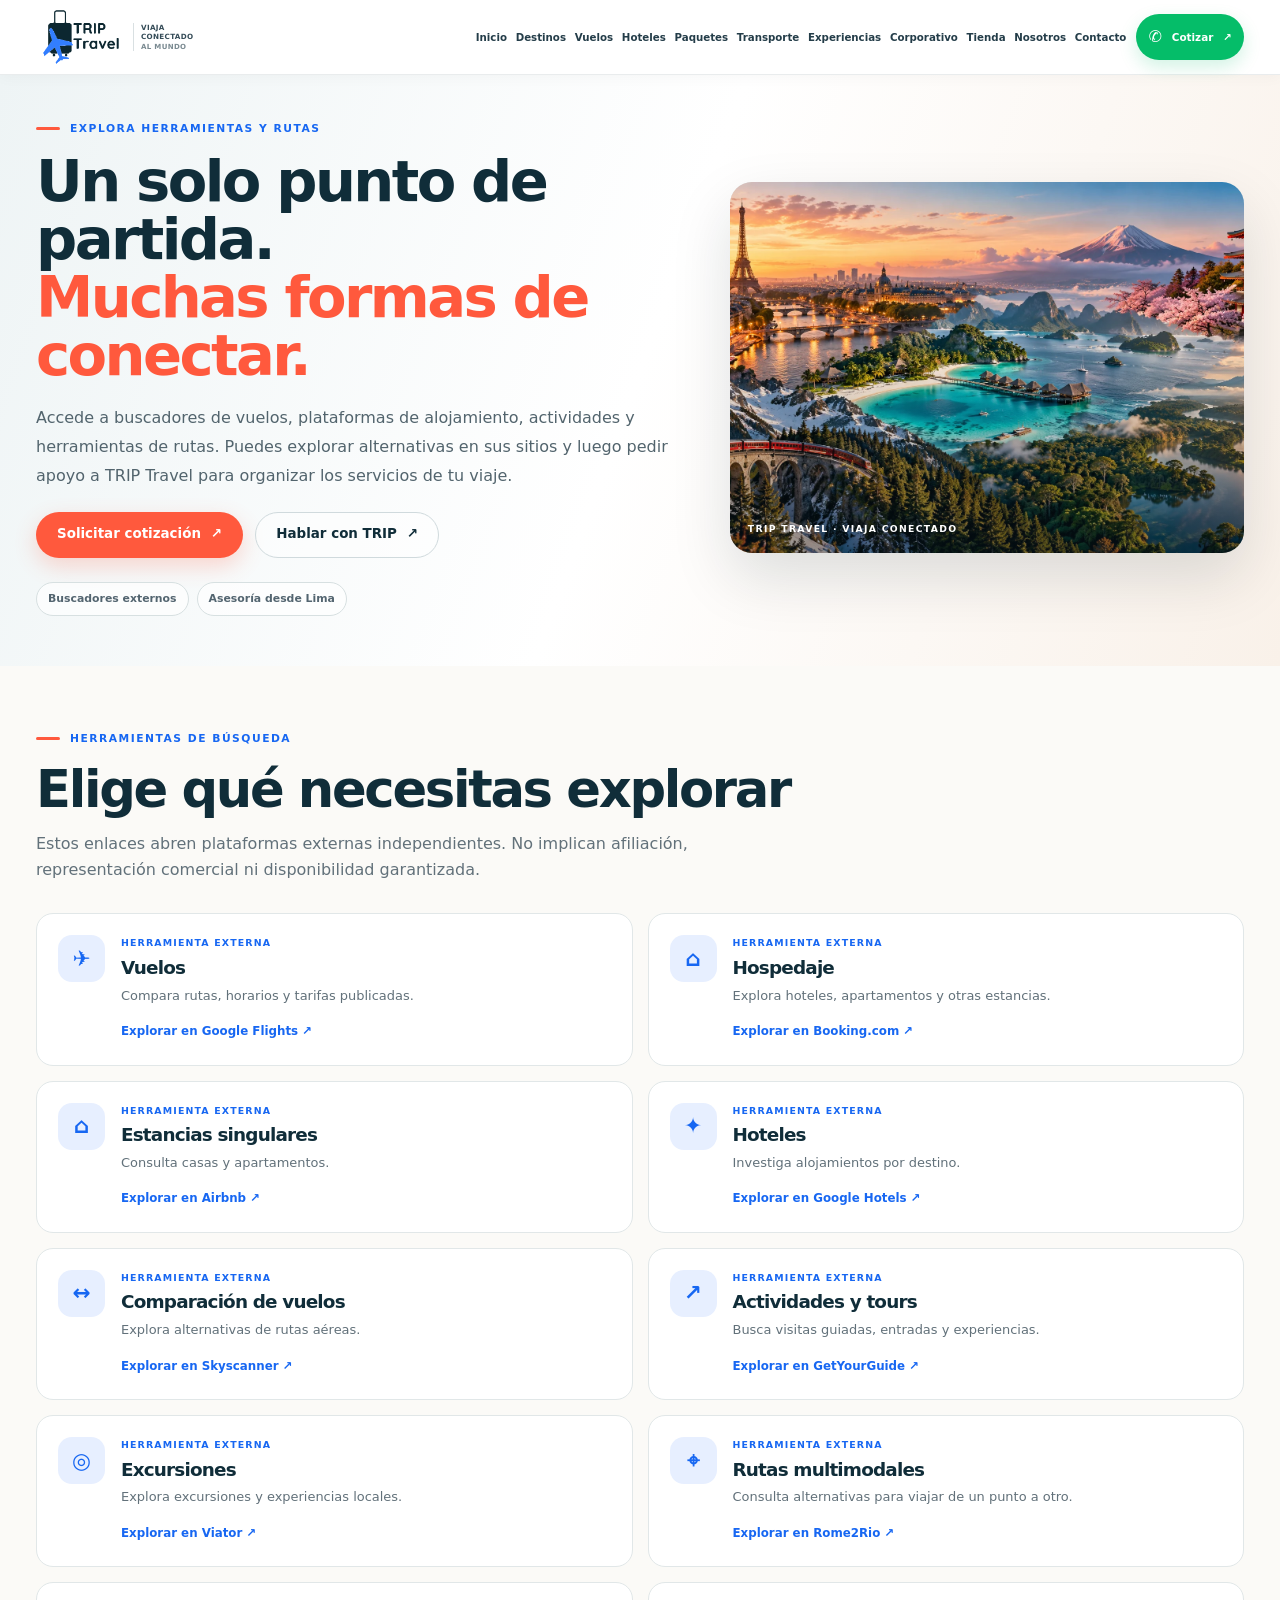
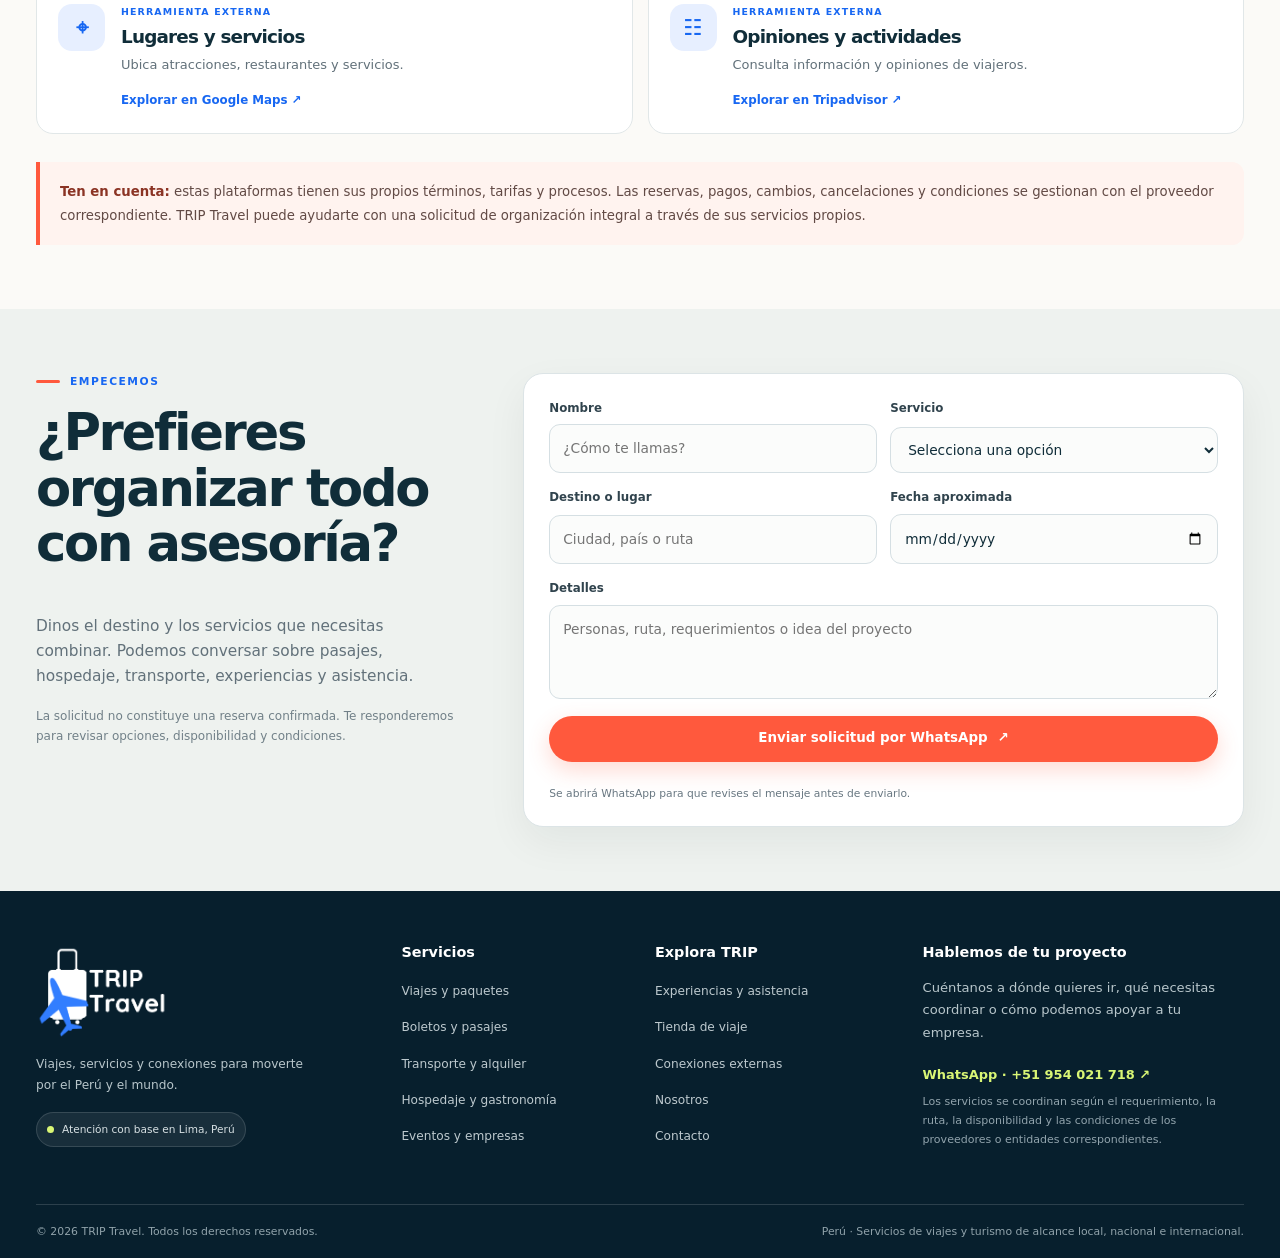
==== commit f6cec88e: "Add files via upload" ====
--- a/conexiones.html
+++ b/conexiones.html
@@ -15,22 +15,15 @@
   <meta name="twitter:card" content="summary_large_image">
   <link rel="icon" type="image/svg+xml" href="assets/favicon.svg">
   <link rel="canonical" href="https://triptravelperu-lab.github.io/trip-travel/conexiones.html">
-  <link rel="stylesheet" href="trip-global.css?v=3">
-  <script defer src="trip-global.js?v=3"></script>
+  <link rel="stylesheet" href="trip-global-integrated.css?v=7">
+  <script defer src="trip-interactive-v7.js?v=7"></script>
 </head>
 <body><a class="skip-link" href="#contenido">Saltar al contenido</a>
 <header class="site-header">
   <div class="container header-inner">
-    <a class="brand" href="index.html" aria-label="TRIP Travel, inicio">
-      <img src="assets/images/trip-travel-logo.png" alt="TRIP Travel" class="brand-logo" width="277" height="203">
-      <span class="brand-tag">VIAJA CONECTADO</span>
-    </a>
-    <button class="menu-toggle" type="button" aria-expanded="false" aria-controls="primary-nav"><span></span><span></span><span></span><b class="sr-only">Abrir menú</b></button>
-    <nav class="primary-nav" id="primary-nav" aria-label="Navegación principal">
-      <div class="nav-main"><a class="nav-link" href="index.html">Inicio</a><a class="nav-link" href="destinos.html">Destinos</a><a class="nav-link" href="tours.html">Viajes</a><a class="nav-link" href="vuelos.html">Pasajes</a><a class="nav-link" href="transporte.html">Transporte</a><a class="nav-link" href="hoteles.html">Hospedaje</a><a class="nav-link" href="corporativo.html">Empresas</a></div>
-      <details class="nav-more"><summary>Más servicios <span aria-hidden="true">⌄</span></summary><div class="nav-dropdown"><a href="experiencias.html">Experiencias y asistencia</a><a href="tienda.html">Tienda de viaje</a><a href="conexiones.html">Conexiones externas</a><a href="nosotros.html">Nosotros</a><a href="contacto.html">Contacto</a></div></details>
-      <a class="btn btn-small btn-primary nav-cta" href="https://wa.me/51954021718?text=Hola%20TRIP%20Travel%2C%20quiero%20solicitar%20una%20cotizaci%C3%B3n." target="_blank" rel="noopener noreferrer">Cotizar <span aria-hidden="true">↗</span></a>
-    </nav>
+    <a class="brand" href="index.html" aria-label="TRIP Travel, inicio"><img src="assets/images/trip-travel-logo.png" alt="TRIP Travel" class="brand-logo" width="277" height="203"><span class="brand-tag">VIAJA CONECTADO<br><b>AL MUNDO</b></span></a>
+    <button class="menu-toggle" type="button" aria-expanded="false" aria-controls="primary-nav" aria-label="Abrir menú"><span></span><span></span><span></span></button>
+    <nav class="primary-nav" id="primary-nav" aria-label="Navegación principal"><div class="nav-main"><a class="nav-link" href="index.html">Inicio</a><a class="nav-link" href="destinos.html">Destinos</a><a class="nav-link" href="vuelos.html">Vuelos</a><a class="nav-link" href="hoteles.html">Hoteles</a><a class="nav-link" href="tours.html">Paquetes</a><a class="nav-link" href="transporte.html">Transporte</a><a class="nav-link" href="experiencias.html">Experiencias</a><a class="nav-link" href="corporativo.html">Corporativo</a><a class="nav-link" href="tienda.html">Tienda</a><a class="nav-link" href="nosotros.html">Nosotros</a><a class="nav-link" href="contacto.html">Contacto</a></div><a class="btn btn-small btn-primary nav-cta" href="https://wa.me/51954021718?text=Hola%20TRIP%20Travel%2C%20quiero%20solicitar%20una%20cotizaci%C3%B3n." target="_blank" rel="noopener noreferrer"><span class="nav-wa-icon" aria-hidden="true">✆</span> Cotizar <span aria-hidden="true">↗</span></a></nav>
   </div>
 </header><main id="contenido"><section class="page-hero"><div class="container page-hero-grid"><div class="page-hero-copy"><p class="eyebrow"><span></span>EXPLORA HERRAMIENTAS Y RUTAS</p><h1>Un solo punto de partida.<br><em>Muchas formas de conectar.</em></h1><p class="page-lede">Accede a buscadores de vuelos, plataformas de alojamiento, actividades y herramientas de rutas. Puedes explorar alternativas en sus sitios y luego pedir apoyo a TRIP Travel para organizar los servicios de tu viaje.</p><div class="hero-actions"><a class="btn btn-primary" href="https://wa.me/51954021718?text=Hola%20TRIP%20Travel%2C%20quisiera%20solicitar%20una%20cotizaci%C3%B3n." target="_blank" rel="noopener noreferrer">Solicitar cotización <span aria-hidden="true">↗</span></a><a class="btn btn-ghost" href="contacto.html">Hablar con TRIP <span aria-hidden="true">↗</span></a></div><div class="pill-row"><span class="pill">Buscadores externos</span><span class="pill">Asesoría desde Lima</span></div></div><div class="page-hero-image"><img src="assets/images/world-hero.webp" alt="Paisajes internacionales para inspirar conexiones de viaje" width="1200" height="800"><span class="image-label">TRIP TRAVEL · VIAJA CONECTADO</span></div></div></section><section class="section"><div class="container"><div class="section-heading"><p class="eyebrow"><span></span>HERRAMIENTAS DE BÚSQUEDA</p><h2>Elige qué necesitas explorar</h2><p>Estos enlaces abren plataformas externas independientes. No implican afiliación, representación comercial ni disponibilidad garantizada.</p></div><div class="provider-grid"><article class="provider-card"><span class="provider-icon">✈</span><div><p class="provider-label">HERRAMIENTA EXTERNA</p><h3>Vuelos</h3><p>Compara rutas, horarios y tarifas publicadas.</p><a class="text-link" href="https://www.google.com/travel/flights" target="_blank" rel="noopener noreferrer">Explorar en Google Flights ↗</a></div></article><article class="provider-card"><span class="provider-icon">⌂</span><div><p class="provider-label">HERRAMIENTA EXTERNA</p><h3>Hospedaje</h3><p>Explora hoteles, apartamentos y otras estancias.</p><a class="text-link" href="https://www.booking.com/" target="_blank" rel="noopener noreferrer">Explorar en Booking.com ↗</a></div></article><article class="provider-card"><span class="provider-icon">⌂</span><div><p class="provider-label">HERRAMIENTA EXTERNA</p><h3>Estancias singulares</h3><p>Consulta casas y apartamentos.</p><a class="text-link" href="https://www.airbnb.com/" target="_blank" rel="noopener noreferrer">Explorar en Airbnb ↗</a></div></article><article class="provider-card"><span class="provider-icon">✦</span><div><p class="provider-label">HERRAMIENTA EXTERNA</p><h3>Hoteles</h3><p>Investiga alojamientos por destino.</p><a class="text-link" href="https://www.google.com/travel/hotels" target="_blank" rel="noopener noreferrer">Explorar en Google Hotels ↗</a></div></article><article class="provider-card"><span class="provider-icon">↔</span><div><p class="provider-label">HERRAMIENTA EXTERNA</p><h3>Comparación de vuelos</h3><p>Explora alternativas de rutas aéreas.</p><a class="text-link" href="https://www.skyscanner.com/" target="_blank" rel="noopener noreferrer">Explorar en Skyscanner ↗</a></div></article><article class="provider-card"><span class="provider-icon">↗</span><div><p class="provider-label">HERRAMIENTA EXTERNA</p><h3>Actividades y tours</h3><p>Busca visitas guiadas, entradas y experiencias.</p><a class="text-link" href="https://www.getyourguide.com/" target="_blank" rel="noopener noreferrer">Explorar en GetYourGuide ↗</a></div></article><article class="provider-card"><span class="provider-icon">◎</span><div><p class="provider-label">HERRAMIENTA EXTERNA</p><h3>Excursiones</h3><p>Explora excursiones y experiencias locales.</p><a class="text-link" href="https://www.viator.com/" target="_blank" rel="noopener noreferrer">Explorar en Viator ↗</a></div></article><article class="provider-card"><span class="provider-icon">⌖</span><div><p class="provider-label">HERRAMIENTA EXTERNA</p><h3>Rutas multimodales</h3><p>Consulta alternativas para viajar de un punto a otro.</p><a class="text-link" href="https://www.rome2rio.com/" target="_blank" rel="noopener noreferrer">Explorar en Rome2Rio ↗</a></div></article><article class="provider-card"><span class="provider-icon">⌖</span><div><p class="provider-label">HERRAMIENTA EXTERNA</p><h3>Lugares y servicios</h3><p>Ubica atracciones, restaurantes y servicios.</p><a class="text-link" href="https://maps.google.com/" target="_blank" rel="noopener noreferrer">Explorar en Google Maps ↗</a></div></article><article class="provider-card"><span class="provider-icon">☷</span><div><p class="provider-label">HERRAMIENTA EXTERNA</p><h3>Opiniones y actividades</h3><p>Consulta información y opiniones de viajeros.</p><a class="text-link" href="https://www.tripadvisor.com/" target="_blank" rel="noopener noreferrer">Explorar en Tripadvisor ↗</a></div></article></div><div class="notice-box"><strong>Ten en cuenta:</strong> estas plataformas tienen sus propios términos, tarifas y procesos. Las reservas, pagos, cambios, cancelaciones y condiciones se gestionan con el proveedor correspondiente. TRIP Travel puede ayudarte con una solicitud de organización integral a través de sus servicios propios.</div></div></section><section class="section section-tint"><div class="container quote-layout"><div><p class="eyebrow"><span></span> EMPECEMOS</p><h2>¿Prefieres organizar todo con asesoría?</h2><p class="section-lede">Dinos el destino y los servicios que necesitas combinar. Podemos conversar sobre pasajes, hospedaje, transporte, experiencias y asistencia.</p><p class="small-note">La solicitud no constituye una reserva confirmada. Te responderemos para revisar opciones, disponibilidad y condiciones.</p></div><form class="quote-form form-card" data-quote-form>
       <div class="form-row"><label>Nombre<input name="Nombre" autocomplete="name" required placeholder="¿Cómo te llamas?"></label><label>Servicio<select name="Servicio" required><option value="">Selecciona una opción</option><option>Viajes y paquetes turísticos</option><option>Boletos y pasajes</option><option>Transporte, transfers o alquiler</option><option>Hospedaje y gastronomía</option><option>Guía, asistencia, seguros o visados</option><option>Eventos y servicios corporativos</option><option>Productos y artículos de viaje</option><option>Consultoría y proyectos</option></select></label></div>
--- a/trip-global-integrated.css
+++ b/trip-global-integrated.css
@@ -0,0 +1,154 @@
+/* TRIP Travel · sistema visual integrado v3 */
+:root{--navy:#102b3a;--deep:#081d29;--ink:#132a36;--muted:#62717a;--coral:#ff5a3d;--coral-dark:#e9462b;--blue:#2864f0;--lime:#d9f675;--paper:#f7f7f2;--white:#fff;--line:#e0e5e7;--soft:#edf1f0;--max:1200px;--shadow:0 18px 48px rgba(8,29,41,.12);--radius:22px}
+*{box-sizing:border-box}html{scroll-behavior:smooth;scroll-padding-top:100px}body{margin:0;background:var(--paper);color:var(--ink);font-family:Inter,ui-sans-serif,system-ui,-apple-system,"Segoe UI",sans-serif;font-size:16px;line-height:1.65;-webkit-font-smoothing:antialiased}img{display:block;max-width:100%;height:auto}a{color:inherit;text-decoration:none}button,input,textarea,select{font:inherit}button,a,input,textarea,select{-webkit-tap-highlight-color:transparent}button{cursor:pointer}h1,h2,h3,h4,p{margin-top:0}h1,h2,h3{line-height:1.08;letter-spacing:-.045em}h1{font-size:clamp(2.65rem,5.5vw,5.2rem)}h2{font-size:clamp(2rem,4vw,3.8rem)}h3{font-size:1.25rem}p{margin-bottom:1rem}ul{padding-left:1.2rem}.container{width:min(var(--max),calc(100% - 48px));margin-inline:auto}.sr-only{position:absolute;width:1px;height:1px;padding:0;margin:-1px;overflow:hidden;clip:rect(0,0,0,0);white-space:nowrap;border:0}.skip-link{position:absolute;left:14px;top:-60px;z-index:200;background:var(--lime);padding:10px 14px;border-radius:8px;color:var(--deep)}.skip-link:focus{top:12px}.eyebrow,.hero-eyebrow{display:flex;align-items:center;gap:10px;margin:0 0 15px;color:var(--blue);font-size:.72rem;font-weight:850;letter-spacing:.14em;text-transform:uppercase}.eyebrow>span,.hero-eyebrow>span{display:inline-block;width:24px;height:3px;background:var(--coral);border-radius:8px}.eyebrow-light{color:var(--lime)}.section{padding:78px 0}.section-white{background:#fff}.section-tint{background:#eef2ef}.section-dark{background:var(--deep);color:#fff}.section-heading{margin-bottom:30px}.section-heading h2{max-width:760px;margin-bottom:13px}.section-heading h2 em,.page-hero h1 em,.home-hero h1 em,.cta-banner h2 em{color:var(--coral);font-style:normal}.section-heading>p:not(.eyebrow){max-width:690px;color:var(--muted);margin-bottom:0}.section-dark .section-heading>p:not(.eyebrow){color:#c6d0d4}.heading-split{display:grid;grid-template-columns:1.05fr .85fr;align-items:end;gap:44px}.heading-split>p{padding-bottom:8px}
+/* Header: one reliable layout for every static page */
+.site-header{position:sticky;top:0;z-index:100;background:rgba(255,255,252,.96);border-bottom:1px solid rgba(16,43,58,.1);backdrop-filter:blur(16px)}.header-inner{min-height:88px;display:flex;align-items:center;gap:24px}.brand{display:flex;flex:0 0 auto;align-items:center;gap:10px;min-width:0}.brand-logo{width:122px;height:78px;max-width:122px;object-fit:contain;object-position:left center}.brand-tag{display:block;max-width:86px;padding-left:10px;border-left:1px solid #cbd5d9;color:#5d6a71;font-size:.57rem;font-weight:800;line-height:1.35;letter-spacing:.1em}.primary-nav{display:flex;align-items:center;justify-content:flex-end;gap:17px;margin-left:auto;min-width:0}.nav-main{display:flex;align-items:center;gap:clamp(10px,1.25vw,18px)}.nav-link,.nav-more summary{font-size:.78rem;font-weight:750;color:#314652;white-space:nowrap;transition:color .18s}.nav-link:hover,.nav-link.active,.nav-more[open] summary{color:var(--coral-dark)}.nav-more{position:relative}.nav-more summary{list-style:none;cursor:pointer}.nav-more summary::-webkit-details-marker{display:none}.nav-more summary span{margin-left:3px}.nav-dropdown{position:absolute;top:calc(100% + 18px);right:0;display:grid;min-width:225px;padding:9px;background:#fff;border:1px solid var(--line);border-radius:15px;box-shadow:var(--shadow)}.nav-dropdown a{padding:10px 12px;border-radius:8px;font-size:.85rem}.nav-dropdown a:hover,.nav-dropdown a[aria-current="page"]{background:var(--soft);color:var(--coral-dark)}.btn{display:inline-flex;align-items:center;justify-content:center;gap:10px;min-height:48px;padding:13px 19px;border:1px solid transparent;border-radius:999px;font-size:.87rem;font-weight:850;line-height:1.25;text-align:center;transition:transform .18s,background .18s,border-color .18s;cursor:pointer}.btn:hover{transform:translateY(-2px)}.btn-primary{color:#fff;background:var(--coral);box-shadow:0 8px 22px rgba(255,90,61,.22)}.btn-primary:hover{background:var(--coral-dark)}.btn-outline{background:transparent;border-color:#b9c4c8;color:var(--ink)}.btn-ghost{background:rgba(255,255,255,.5);border-color:#d0dadd;color:var(--ink)}.btn-ghost:hover{background:#fff;border-color:#aab9be}.btn-outline:hover{border-color:var(--navy);background:#fff}.btn-light{background:#fff;color:var(--navy)}.btn-small{min-height:40px;padding:10px 15px;font-size:.76rem;white-space:nowrap}.menu-toggle{display:none}
+/* Home hero */
+.home-hero{position:relative;isolation:isolate;overflow:hidden;color:#fff;background:var(--deep) url("assets/images/world-hero.webp") center 48%/cover no-repeat}.home-hero:before{content:"";position:absolute;inset:0;z-index:-1;background:linear-gradient(90deg,rgba(7,29,41,.94) 0%,rgba(7,29,41,.81) 44%,rgba(7,29,41,.31) 100%),linear-gradient(0deg,rgba(7,29,41,.46),transparent 50%)}.home-hero-grid{display:grid;grid-template-columns:minmax(0,1.08fr) minmax(0,.72fr);align-items:center;gap:clamp(28px,5vw,72px);min-height:560px;padding-top:55px;padding-bottom:70px}.home-hero-copy{max-width:700px;min-width:0}.hero-eyebrow{color:var(--lime)}.home-hero h1{max-width:720px;margin:0 0 22px;color:#fff;font-weight:850;font-size:clamp(3rem,5.7vw,5.6rem);letter-spacing:-.065em;line-height:.99}.home-hero h1 em{color:var(--lime);font-weight:750}.home-lede{max-width:625px;color:rgba(255,255,255,.82);font-size:1.04rem;line-height:1.78}.hero-actions{display:flex;flex-wrap:wrap;gap:12px;margin-top:27px}.hero-notes{display:flex;flex-wrap:wrap;gap:10px 23px;margin-top:29px;color:rgba(255,255,255,.75);font-size:.75rem}.hero-notes span::first-letter{color:var(--lime)}.hero-feature{position:relative;min-width:0;padding:9px 0 28px 14px}.hero-image-main{position:relative;overflow:hidden;height:clamp(300px,32vw,420px);border:1px solid rgba(255,255,255,.28);border-radius:28px;box-shadow:0 28px 75px rgba(0,0,0,.28);transform:rotate(1.2deg)}.hero-image-main:after{content:"";position:absolute;inset:40% 0 0;background:linear-gradient(0deg,rgba(7,29,41,.48),transparent)}.hero-image-main img{width:100%;height:100%;object-fit:cover}.hero-image-sticker{position:absolute;top:18px;right:18px;z-index:2;padding:14px 17px;border-radius:50%;display:grid;place-content:center;min-width:108px;min-height:108px;background:var(--lime);color:var(--deep);font-size:.58rem;text-align:center;font-weight:800;line-height:1.4;transform:rotate(7deg)}.hero-image-sticker b{font-size:.72rem}.hero-mini-card{position:absolute;left:-12px;bottom:0;z-index:3;display:flex;align-items:center;gap:12px;min-width:255px;max-width:300px;padding:10px 40px 10px 10px;border:1px solid rgba(255,255,255,.6);border-radius:16px;background:#fff;color:var(--ink);box-shadow:var(--shadow)}.hero-mini-card img{width:72px;height:64px;border-radius:10px;object-fit:cover}.hero-mini-card div{display:grid;gap:4px}.hero-mini-card small{color:var(--blue);font-size:.55rem;font-weight:900;letter-spacing:.08em}.hero-mini-card strong{font-size:.82rem;line-height:1.25}.mini-arrow{position:absolute;right:13px;top:50%;transform:translateY(-50%);color:var(--coral);font-size:1.2rem}.hero-bottom-line{position:absolute;left:0;right:0;bottom:0;background:rgba(7,29,41,.55);border-top:1px solid rgba(255,255,255,.17)}.hero-bottom-line .container{display:flex;align-items:center;gap:13px;padding-top:12px;padding-bottom:12px;color:rgba(255,255,255,.7);font-size:.63rem;font-weight:850;letter-spacing:.15em}.hero-bottom-line .line{height:1px;width:45px;background:rgba(255,255,255,.4)}
+/* Quote console */
+.quick-quote-section{position:relative;z-index:5;background:var(--paper);padding:0 0 25px}.quick-quote-card{display:grid;grid-template-columns:.72fr 1.28fr;gap:35px;margin-top:-32px;position:relative;padding:28px;border:1px solid var(--line);border-radius:24px;background:#fff;box-shadow:0 19px 50px rgba(8,29,41,.12)}.quick-quote-heading h2{font-size:clamp(1.65rem,2.4vw,2.45rem);margin-bottom:9px}.quick-quote-heading>p:not(.eyebrow){font-size:.87rem;color:var(--muted)}.quick-fields{display:grid;grid-template-columns:repeat(2,minmax(0,1fr));gap:13px}.quote-form label{display:grid;gap:6px;min-width:0;font-size:.74rem;font-weight:800;color:#30434d}.quote-form input,.quote-form select,.quote-form textarea{width:100%;min-width:0;border:1px solid #d5dfe3;border-radius:11px;padding:12px 13px;background:#fbfcfb;color:var(--ink);outline:none;font-weight:500;font-size:.86rem}.quote-form input:focus,.quote-form select:focus,.quote-form textarea:focus{border-color:var(--blue);box-shadow:0 0 0 3px rgba(40,100,240,.1)}.quick-submit{margin-top:14px;width:100%}.form-feedback{margin:9px 0 0;color:#687781;font-size:.67rem;line-height:1.45}.quick-quote-heading .eyebrow{margin-bottom:12px}
+/* Services and destinations */
+.service-grid{display:grid;grid-template-columns:repeat(4,minmax(0,1fr));gap:17px}.service-tile{position:relative;min-width:0;overflow:hidden;display:flex;flex-direction:column;padding:0 0 17px;background:#fff;border:1px solid #e2e7e8;border-radius:18px;transition:transform .22s,box-shadow .22s}.service-tile:hover{transform:translateY(-5px);box-shadow:0 18px 42px rgba(8,29,41,.12)}.tile-photo{height:155px;overflow:hidden;background:#dfe6e8}.tile-photo img{width:100%;height:100%;object-fit:cover;transition:transform .5s}.service-tile:hover .tile-photo img{transform:scale(1.05)}.tile-index{display:block;margin:17px 18px 8px;color:var(--blue);font-size:.61rem;font-weight:900;letter-spacing:.12em}.tile-icon{position:absolute;top:133px;right:15px;width:42px;height:42px;display:grid;place-items:center;border:3px solid #fff;border-radius:13px;background:var(--coral);color:#fff;font-size:1.15rem}.service-tile h3{margin:0 18px 9px;font-size:1.2rem;letter-spacing:-.03em}.service-tile p{margin:0 18px 17px;color:var(--muted);font-size:.79rem;line-height:1.62}.tile-link{display:flex;justify-content:space-between;align-items:center;margin:auto 18px 0;padding-top:9px;border-top:1px solid #edf0f1;color:var(--ink);font-size:.75rem;font-weight:850}.tile-link b{color:var(--coral);font-size:1.1rem}.section-end-row{display:flex;justify-content:space-between;align-items:center;gap:18px;margin-top:26px;color:var(--muted);font-size:.8rem}.text-link{display:inline-flex;align-items:center;gap:7px;color:var(--coral-dark);font-size:.82rem;font-weight:850}.text-link:hover{color:var(--blue)}.world-section{background:#eef2ef}.destination-grid{display:grid;grid-template-columns:repeat(3,minmax(0,1fr));gap:17px}.destination-card{position:relative;isolation:isolate;display:block;overflow:hidden;min-width:0;height:280px;border-radius:18px;background:var(--deep);color:#fff}.destination-card img{position:absolute;inset:0;width:100%;height:100%;object-fit:cover;z-index:-2;transition:transform .5s}.destination-card:hover img{transform:scale(1.045)}.destination-overlay{position:absolute;inset:0;z-index:-1;background:linear-gradient(0deg,rgba(7,29,41,.88),rgba(7,29,41,0) 70%)}.destination-copy{position:absolute;left:19px;right:52px;bottom:20px;display:grid;gap:5px}.destination-copy small{color:var(--lime);font-size:.61rem;letter-spacing:.15em;font-weight:900}.destination-copy strong{font-size:1.45rem;line-height:1.1;letter-spacing:-.03em}.destination-copy span{max-width:330px;color:rgba(255,255,255,.8);font-size:.76rem}.destination-arrow{position:absolute;right:15px;bottom:18px;display:grid;place-items:center;width:34px;height:34px;border:1px solid rgba(255,255,255,.6);border-radius:50%;font-size:1.1rem}.center-action{display:flex;justify-content:center;margin-top:28px}.process-grid{display:grid;grid-template-columns:repeat(3,minmax(0,1fr));gap:20px}.process-card{padding:24px;border:1px solid rgba(255,255,255,.16);border-radius:18px;background:rgba(255,255,255,.05)}.process-card>span{display:grid;place-items:center;width:42px;height:42px;margin-bottom:27px;border-radius:12px;background:var(--lime);color:var(--deep);font-size:.75rem;font-weight:950}.process-card h3{font-size:1.35rem}.process-card p{margin:0;color:#c6d0d4;font-size:.86rem}.cta-banner{display:flex;justify-content:space-between;align-items:center;gap:30px;padding:clamp(28px,5vw,55px);border-radius:26px;background:#fff;border:1px solid var(--line);box-shadow:0 12px 35px rgba(8,29,41,.06)}.cta-banner>div:first-child{max-width:690px}.cta-banner h2{margin-bottom:13px}.cta-banner p:not(.eyebrow){color:var(--muted);max-width:620px;margin-bottom:0}.cta-banner-actions{display:flex;flex-direction:column;align-items:stretch;gap:10px;min-width:190px}
+/* Inner pages */
+.page-hero{padding:48px 0 56px;background:linear-gradient(115deg,#f2f4f0 0%,#fafaf6 62%,#edf2ef 100%);overflow:hidden}.page-hero-grid{display:grid;grid-template-columns:minmax(0,1fr) minmax(0,.87fr);align-items:center;gap:clamp(30px,5vw,68px)}.page-hero-copy{min-width:0}.page-hero h1{font-size:clamp(2.8rem,5.3vw,4.8rem);margin:0 0 19px;line-height:1.01}.page-lede{max-width:680px;color:#52646d;font-size:1rem;line-height:1.8}.page-hero-image{position:relative;min-width:0;height:clamp(310px,34vw,445px);overflow:hidden;border-radius:25px;box-shadow:0 25px 60px rgba(8,29,41,.13);background:#dce6e5}.page-hero-image:after{content:"";position:absolute;inset:45% 0 0;background:linear-gradient(0deg,rgba(8,29,41,.42),transparent)}.page-hero-image img{width:100%;height:100%;object-fit:cover}.image-label{position:absolute;z-index:1;bottom:17px;left:18px;color:white;font-size:.58rem;font-weight:850;letter-spacing:.14em}.pill-row{display:flex;gap:8px;flex-wrap:wrap;margin-top:24px}.pill{border:1px solid #d7e0e1;background:rgba(255,255,255,.7);color:#536570;padding:7px 11px;border-radius:99px;font-size:.68rem;font-weight:750}.page-hero .hero-actions{margin-top:21px}.feature-grid{display:grid;grid-template-columns:repeat(3,minmax(0,1fr));gap:16px}.feature-grid-3{grid-template-columns:repeat(3,minmax(0,1fr))}.feature-grid-4{grid-template-columns:repeat(4,minmax(0,1fr))}.feature-card{min-width:0;padding:23px;border:1px solid #e1e7e8;border-radius:18px;background:#fff}.feature-icon{display:grid;place-items:center;width:46px;height:46px;margin-bottom:25px;background:#e8efff;color:var(--blue);border-radius:14px;font-size:1.3rem;font-weight:900}.feature-card h3{margin-bottom:10px;font-size:1.2rem}.feature-card p{color:var(--muted);font-size:.84rem;line-height:1.7;margin-bottom:14px}.feature-card .text-link{font-size:.75rem}.feature-card-dark{background:rgba(255,255,255,.06);border-color:rgba(255,255,255,.15)}.feature-card-dark h3{color:#fff}.feature-card-dark p{color:#c6d0d4}.feature-card-dark .feature-icon{background:var(--lime);color:var(--deep)}.two-col{display:grid;grid-template-columns:repeat(2,minmax(0,1fr));gap:clamp(30px,5vw,70px);align-items:center}.two-col .section-heading{margin-bottom:23px}.editorial-image{position:relative;min-width:0;height:400px;overflow:hidden;border-radius:22px;background:#dce5e4}.editorial-image img{width:100%;height:100%;object-fit:cover}.editorial-image span{position:absolute;bottom:0;left:0;right:0;padding:16px 18px;background:linear-gradient(transparent,rgba(8,29,41,.75));color:#fff;font-size:.59rem;font-weight:850;letter-spacing:.13em}.check-list{display:grid;gap:12px;list-style:none;padding:0;margin:20px 0 26px}.check-list li{position:relative;padding-left:30px;color:#425660;font-size:.88rem}.check-list li:before{content:"✓";position:absolute;left:0;top:1px;display:grid;place-items:center;width:20px;height:20px;background:#e5f7b1;color:#285338;border-radius:50%;font-size:.72rem;font-weight:950}.body-note{margin:18px 0 0;padding:15px 18px;border-left:3px solid var(--coral);border-radius:0 10px 10px 0;background:#f9fbf9;color:#53636a;font-size:.83rem;line-height:1.7}.notice-box{margin-top:28px;padding:18px 20px;border-left:4px solid var(--coral);border-radius:0 12px 12px 0;background:#fff3ef;color:#624a45;font-size:.83rem;line-height:1.75}.notice-box strong{color:#8b3324}.section-dark .notice-box{color:#34434b}.quote-layout{display:grid;grid-template-columns:.74fr 1.26fr;align-items:start;gap:clamp(28px,5vw,70px)}.quote-layout>div:first-child{position:sticky;top:120px}.quote-layout .section-lede{color:var(--muted);font-size:.96rem}.small-note{color:#718088;font-size:.75rem;line-height:1.7}.form-card{display:grid;gap:15px;padding:25px;border:1px solid #dce4e6;border-radius:20px;background:#fff;box-shadow:0 15px 40px rgba(8,29,41,.06)}.form-row{display:grid;grid-template-columns:repeat(2,minmax(0,1fr));gap:13px}.form-card textarea{resize:vertical}.btn-submit{width:100%;margin-top:2px}.contact-grid{display:grid;grid-template-columns:.8fr 1.2fr;gap:clamp(30px,5vw,70px);align-items:start}.contact-grid .section-heading{margin-bottom:23px}.contact-method{display:flex;align-items:center;gap:16px;padding:18px;border:1px solid var(--line);border-radius:16px;background:#fff}.contact-method-icon{display:grid;place-items:center;width:54px;height:54px;flex:0 0 54px;border-radius:16px;background:#dcffe8;color:#118647;font-size:1.5rem}.contact-method>span:last-child{display:grid;gap:2px}.contact-method small{color:#64777f;font-weight:900;font-size:.6rem;letter-spacing:.12em}.contact-method strong{font-size:1.05rem}.contact-method em{font-size:.77rem;color:#118647;font-style:normal}.contact-note{margin-top:20px;padding:19px;border-radius:16px;background:#eaf0f0}.contact-note p{margin:7px 0 0;color:#53656c;font-size:.83rem}.contact-form h2{font-size:1.8rem;margin:-5px 0 2px}.contact-form>.eyebrow{margin-bottom:0}.contact-form .form-feedback{margin-top:-5px}
+/* Destination and external provider grids */
+.destination-grid-large{grid-template-columns:repeat(3,minmax(0,1fr))}.image-card{overflow:hidden;min-width:0;background:#fff;border:1px solid #e0e6e8;border-radius:18px}.image-card-photo{display:block;position:relative;height:200px;overflow:hidden;background:#dce5e6}.image-card-photo:after{content:"";position:absolute;inset:45% 0 0;background:linear-gradient(0deg,rgba(8,29,41,.7),transparent)}.image-card-photo img{width:100%;height:100%;object-fit:cover;transition:transform .45s}.image-card:hover img{transform:scale(1.04)}.photo-kicker{position:absolute;bottom:12px;left:14px;z-index:1;color:#fff;font-size:.62rem;letter-spacing:.12em;font-weight:900}.image-card-body{padding:17px}.image-card-body h3{font-size:1.17rem;margin-bottom:7px}.image-card-body p{font-size:.79rem;color:var(--muted);margin-bottom:15px}.provider-grid{display:grid;grid-template-columns:repeat(2,minmax(0,1fr));gap:15px}.provider-card{display:flex;align-items:flex-start;gap:16px;min-width:0;padding:21px;border:1px solid var(--line);border-radius:17px;background:#fff}.provider-icon{display:grid;place-items:center;flex:0 0 47px;height:47px;border-radius:14px;background:#e7efff;color:var(--blue);font-size:1.35rem;font-weight:900}.provider-card h3{font-size:1.15rem;margin-bottom:7px}.provider-card p:not(.provider-label){color:var(--muted);font-size:.81rem;margin-bottom:11px}.provider-label{font-size:.59rem!important;letter-spacing:.12em;font-weight:900;color:var(--blue)!important;margin:0 0 7px!important}.provider-card .text-link{font-size:.74rem}.contact-grid .form-card{min-width:0}
+/* Footer */
+.site-footer{background:var(--deep);color:#fff;padding:54px 0 18px}.footer-main{display:grid;grid-template-columns:1.2fr .8fr .85fr 1.15fr;gap:clamp(24px,3vw,45px)}.footer-brand-col{max-width:280px}.footer-logo{width:132px;height:98px;object-fit:contain;object-position:left center;margin-bottom:14px}.footer-brand-col p,.site-footer>div>div:last-child p{color:#b8c6cb;font-size:.82rem;line-height:1.7}.footer-location{display:inline-flex;align-items:center;gap:8px;padding:8px 10px;background:rgba(255,255,255,.07);border:1px solid rgba(255,255,255,.13);border-radius:99px;color:#d7e0e3;font-size:.66rem}.dot{width:7px;height:7px;border-radius:50%;background:var(--lime)}.site-footer h2{margin-bottom:16px;font-size:.78rem;letter-spacing:.06em;color:#fff}.site-footer ul{list-style:none;padding:0;margin:0;display:grid;gap:10px}.site-footer li a{color:#bdc9ce;font-size:.76rem}.site-footer li a:hover{color:var(--lime)}.footer-contact{display:inline-flex;margin:4px 0 8px;color:var(--lime);font-size:.81rem;font-weight:850}.footer-note{font-size:.69rem!important;color:#92a4ad!important}.footer-bottom{display:flex;justify-content:space-between;gap:14px;flex-wrap:wrap;margin-top:38px;padding-top:18px;border-top:1px solid rgba(255,255,255,.15);color:#91a3ab;font-size:.67rem}.whatsapp-float{position:fixed;right:18px;bottom:18px;z-index:95;display:flex;align-items:center;gap:9px;padding:10px 15px;border:2px solid #fff;border-radius:99px;background:#16a765;color:#fff;font-size:.77rem;font-weight:850;box-shadow:0 9px 28px rgba(0,0,0,.2);transition:transform .18s}.whatsapp-float:hover{transform:translateY(-3px)}.wa-icon{display:grid;place-items:center;width:27px;height:27px;border-radius:50%;background:rgba(255,255,255,.18);font-size:1.1rem}
+@media(max-width:1120px){.header-inner{gap:15px}.brand-logo{width:107px;height:72px}.brand-tag{max-width:72px;font-size:.5rem}.primary-nav{gap:12px}.nav-main{gap:12px}.nav-link,.nav-more summary{font-size:.72rem}.nav-cta{padding:9px 12px}.service-grid{grid-template-columns:repeat(3,minmax(0,1fr))}.feature-grid-4{grid-template-columns:repeat(2,minmax(0,1fr))}.footer-main{grid-template-columns:repeat(2,minmax(0,1fr))}}
+@media(max-width:900px){.container{width:min(var(--max),calc(100% - 36px))}.header-inner{min-height:78px;justify-content:space-between}.brand-logo{width:110px;height:70px}.brand-tag{font-size:.52rem;max-width:85px}.menu-toggle{display:flex;flex-direction:column;justify-content:center;gap:5px;width:44px;height:44px;border:1px solid var(--line);border-radius:12px;background:#fff;padding:11px}.menu-toggle span{display:block;height:2px;width:100%;background:var(--navy);border-radius:2px}.primary-nav{display:none;position:absolute;top:100%;left:0;right:0;margin:0;padding:17px 22px 22px;background:#fff;border-bottom:1px solid var(--line);box-shadow:0 18px 35px rgba(8,29,41,.12);align-items:stretch;flex-direction:column;gap:13px}.primary-nav.open{display:flex}.nav-main{display:grid;grid-template-columns:repeat(2,minmax(0,1fr));gap:0 16px}.nav-link{padding:12px 2px;border-bottom:1px solid #edf0f1;font-size:.87rem}.nav-more summary{padding:12px 2px;font-size:.87rem}.nav-dropdown{position:static;box-shadow:none;border-radius:12px;border-color:#edf0f1;margin:0 0 10px}.nav-cta{width:100%}.home-hero-grid{grid-template-columns:minmax(0,1fr) minmax(0,.75fr);gap:22px;min-height:0;padding-top:56px;padding-bottom:66px}.home-hero h1{font-size:clamp(2.65rem,6.4vw,4rem)}.home-lede{font-size:.91rem}.hero-feature{padding-left:0}.hero-image-main{height:335px}.hero-mini-card{left:-10px;min-width:220px}.quick-quote-card{grid-template-columns:1fr;gap:18px;padding:23px}.quick-fields{grid-template-columns:repeat(4,minmax(0,1fr))}.quick-fields label:nth-child(1),.quick-fields label:nth-child(2){grid-column:span 2}.quick-fields label:nth-child(3),.quick-fields label:nth-child(4){grid-column:span 2}.quick-submit{width:100%}.service-grid{grid-template-columns:repeat(2,minmax(0,1fr))}.tile-photo{height:175px}.tile-icon{top:153px}.destination-grid,.destination-grid-large{grid-template-columns:repeat(2,minmax(0,1fr))}.page-hero-grid{grid-template-columns:1fr;gap:30px}.page-hero-image{height:min(48vw,400px)}.page-hero-copy{max-width:760px}.heading-split{grid-template-columns:1fr;gap:13px}.heading-split>p{padding:0}.two-col,.quote-layout,.contact-grid{grid-template-columns:1fr;gap:28px}.quote-layout>div:first-child{position:static}.editorial-image{height:min(55vw,370px)}.footer-main{grid-template-columns:repeat(2,minmax(0,1fr));gap:32px}}
+@media(max-width:600px){.container{width:calc(100% - 30px)}.header-inner{min-height:73px}.brand{gap:7px}.brand-logo{width:96px;height:65px}.brand-tag{padding-left:7px;max-width:75px;font-size:.45rem;letter-spacing:.07em}.primary-nav{padding:13px 16px 18px}.nav-main{grid-template-columns:repeat(2,minmax(0,1fr))}.home-hero{background-position:56% center}.home-hero:before{background:linear-gradient(90deg,rgba(7,29,41,.91),rgba(7,29,41,.58)),linear-gradient(0deg,rgba(7,29,41,.6),transparent 55%)}.home-hero-grid{grid-template-columns:1fr;padding-top:43px;padding-bottom:62px;gap:25px}.home-hero h1{font-size:clamp(2.65rem,12vw,4rem)}.hero-eyebrow{font-size:.58rem;letter-spacing:.1em}.home-lede{font-size:.88rem}.hero-actions{display:grid;grid-template-columns:1fr;gap:10px}.hero-actions .btn{width:100%}.hero-notes{display:grid;gap:8px;font-size:.71rem}.hero-feature{padding:0 0 20px 8px;max-width:470px;width:100%;margin-inline:auto}.hero-image-main{height:235px;border-radius:20px}.hero-image-sticker{min-width:86px;min-height:86px;top:12px;right:12px;font-size:.48rem}.hero-image-sticker b{font-size:.59rem}.hero-mini-card{left:-6px;min-width:215px;max-width:260px;padding:8px 33px 8px 8px}.hero-mini-card img{width:59px;height:53px}.hero-mini-card small{font-size:.48rem}.hero-mini-card strong{font-size:.73rem}.hero-bottom-line .container{gap:7px;font-size:.48rem;letter-spacing:.09em}.hero-bottom-line .line{width:22px}.quick-quote-card{margin-top:-18px;padding:17px;border-radius:18px}.quick-quote-heading h2{font-size:1.75rem}.quick-fields{grid-template-columns:repeat(2,minmax(0,1fr));gap:10px}.quick-fields label{grid-column:span 2!important}.quick-fields input,.quick-fields select{font-size:.82rem}.form-feedback{font-size:.63rem}.section{padding:55px 0}.section-heading{margin-bottom:24px}.section-heading h2{font-size:clamp(2.15rem,9.2vw,3.1rem)}.heading-split{gap:13px}.section-heading>p:not(.eyebrow){font-size:.85rem}.service-grid{grid-template-columns:1fr 1fr;gap:10px}.service-tile{border-radius:14px;padding-bottom:14px}.tile-photo{height:132px}.tile-icon{top:111px;right:10px;width:36px;height:36px;border-width:2px;border-radius:11px;font-size:1rem}.tile-index{margin:15px 12px 7px;font-size:.5rem}.service-tile h3{margin:0 12px 7px;font-size:1.02rem}.service-tile p{margin:0 12px 14px;font-size:.7rem;line-height:1.55}.tile-link{margin:0 12px;font-size:.68rem}.section-end-row{align-items:flex-start;flex-direction:column;gap:10px;font-size:.76rem}.destination-grid,.destination-grid-large{grid-template-columns:1fr 1fr;gap:10px}.destination-card{height:205px;border-radius:14px}.destination-copy{left:12px;right:35px;bottom:13px;gap:4px}.destination-copy small{font-size:.47rem;letter-spacing:.1em}.destination-copy strong{font-size:1.04rem}.destination-copy span{font-size:.63rem;line-height:1.42}.destination-arrow{right:8px;bottom:9px;width:27px;height:27px;font-size:.85rem}.center-action{margin-top:22px}.process-grid,.feature-grid,.feature-grid-3,.feature-grid-4{grid-template-columns:1fr;gap:11px}.process-card{padding:19px}.process-card>span{margin-bottom:18px}.process-card h3{font-size:1.15rem}.process-card p{font-size:.8rem}.cta-banner{align-items:stretch;flex-direction:column;gap:21px;padding:22px;border-radius:20px}.cta-banner h2{font-size:2.05rem}.cta-banner p:not(.eyebrow){font-size:.82rem}.cta-banner-actions{min-width:0}.page-hero{padding:39px 0 40px}.page-hero-grid{gap:24px}.page-hero h1{font-size:clamp(2.55rem,11.5vw,3.75rem)}.page-lede{font-size:.87rem;line-height:1.72}.page-hero .hero-actions{display:grid;grid-template-columns:1fr}.page-hero .hero-actions .btn{width:100%}.pill-row{margin-top:17px}.pill{font-size:.6rem;padding:6px 9px}.page-hero-image{height:235px;border-radius:18px}.image-label{font-size:.47rem;left:13px;bottom:12px}.feature-card{padding:18px;border-radius:15px}.feature-icon{width:40px;height:40px;margin-bottom:17px}.feature-card h3{font-size:1.13rem}.feature-card p{font-size:.8rem}.two-col{gap:26px}.editorial-image{height:235px;border-radius:16px}.check-list li{font-size:.81rem}.quote-layout{gap:18px}.form-card{padding:17px;border-radius:17px;gap:13px}.form-row{grid-template-columns:1fr;gap:13px}.quote-form label{font-size:.7rem}.quote-form input,.quote-form select,.quote-form textarea{font-size:.82rem;padding:11px}.notice-box{padding:14px;font-size:.77rem}.contact-grid{gap:25px}.contact-method{padding:14px;gap:12px}.contact-method strong{font-size:.95rem}.contact-form h2{font-size:1.6rem}.provider-grid{grid-template-columns:1fr;gap:10px}.provider-card{padding:16px;gap:13px}.provider-icon{flex-basis:40px;height:40px;border-radius:12px}.provider-card h3{font-size:1.05rem}.provider-card p:not(.provider-label){font-size:.77rem}.footer-main{grid-template-columns:1fr;gap:25px}.footer-brand-col{max-width:100%}.footer-logo{width:118px;height:88px}.footer-bottom{flex-direction:column;gap:8px;font-size:.62rem;margin-top:27px}.whatsapp-float{right:10px;bottom:10px;padding:8px 12px;font-size:.7rem}.wa-icon{width:24px;height:24px}.contact-grid .section-heading h2{font-size:2.2rem}}
+@media(prefers-reduced-motion:reduce){*,*::before,*::after{animation-duration:.01ms!important;animation-iteration-count:1!important;scroll-behavior:auto!important;transition-duration:.01ms!important}}
+
+
+
+
+/* TRIP Travel Showcase v7 — clean editorial layout aligned to the supplied design reference */
+[hidden]{display:none!important}
+.search-tab:focus-visible,.video-toggle:focus-visible,.search-submit:focus-visible{outline:3px solid #31c8f0;outline-offset:3px}
+:root{--max:1600px;--navy:#102b3a;--deep:#061e2b;--ink:#102d39;--muted:#62717a;--coral:#ff593d;--coral-dark:#e9472b;--blue:#1767f2;--cyan:#31c8f0;--paper:#faf8f3;--line:#e1e7e8;--shadow:0 22px 58px rgba(8,29,41,.14)}
+html{scroll-padding-top:90px}
+body{background:#fbfaf7;color:#102d39;overflow-x:hidden}
+.container{width:min(1560px,calc(100% - 72px));margin-inline:auto}
+.site-header{position:sticky;top:0;z-index:1000;background:rgba(255,255,255,.94);border-bottom:1px solid rgba(16,43,58,.09);box-shadow:0 2px 14px rgba(8,29,41,.035);backdrop-filter:blur(18px)}
+.header-inner{min-height:74px;display:flex;align-items:center;gap:18px;padding-block:5px}
+.brand{display:flex;align-items:center;gap:9px;flex:0 0 auto;min-width:142px}
+.brand-logo{width:104px;height:64px;max-width:104px;object-fit:contain;object-position:center}
+.brand-tag{display:block;max-width:76px;padding-left:9px;border-left:1px solid #d9e0e2;color:#344b57;font-size:.52rem;line-height:1.3;font-weight:850;letter-spacing:.045em}
+.brand-tag b{font-size:.5rem;color:#7a8a91;font-weight:700}
+.primary-nav{display:flex;align-items:center;justify-content:flex-end;gap:clamp(8px,1vw,16px);margin-left:auto;min-width:0}
+.nav-main{display:flex;align-items:center;justify-content:flex-end;gap:clamp(8px,.88vw,14px);min-width:0;white-space:nowrap}
+.nav-link,.nav-more summary{font-size:clamp(.64rem,.7vw,.77rem);font-weight:760;color:#243d49;white-space:nowrap;position:relative;padding:9px 0}
+.nav-link::after{content:"";position:absolute;left:0;right:100%;bottom:2px;height:2px;background:var(--blue);transition:right .2s}
+.nav-link:hover::after,.nav-link.active::after{right:0}
+.nav-link:hover,.nav-link.active{color:var(--blue)}
+.nav-cta{display:inline-flex;flex:0 0 auto;min-height:38px;padding:9px 14px;font-size:.7rem;background:#05bd69;box-shadow:0 7px 18px rgba(5,189,105,.16);white-space:nowrap}
+.nav-cta:hover{background:#00a95d}.nav-wa-icon{font-size:1rem;line-height:1}
+.menu-toggle{display:none}
+.btn{min-height:46px;padding:13px 20px;font-size:.84rem}
+.btn-primary{background:var(--coral);box-shadow:0 8px 22px rgba(255,89,61,.23)}
+.btn-primary:hover{background:#ef4326}
+.btn-glass{background:rgba(5,26,39,.18);border-color:rgba(255,255,255,.66);color:white;backdrop-filter:blur(12px)}
+.btn-glass:hover{background:rgba(255,255,255,.15);border-color:white}
+.eyebrow{font-size:.67rem;letter-spacing:.14em}
+
+/* Full-bleed, locally hosted travel video hero */
+.showcase-hero{height:clamp(430px,36vw,520px);min-height:430px;position:relative;isolation:isolate;overflow:hidden;color:#fff;background:#061e2b url("assets/images/hero-machu.webp") center 48%/cover no-repeat}
+.showcase-video{position:absolute;z-index:-3;inset:0;width:100%;height:100%;object-fit:cover;object-position:center 47%;filter:saturate(1.08) contrast(1.02);background:#061e2b}
+.showcase-overlay{position:absolute;z-index:-2;inset:0;background:linear-gradient(90deg,rgba(4,22,32,.44),rgba(4,22,32,.35) 45%,rgba(4,22,32,.2)),linear-gradient(0deg,rgba(4,22,32,.74) 0%,rgba(4,22,32,.10) 39%,rgba(4,22,32,.18) 100%)}
+.showcase-hero-content{position:relative;z-index:2;display:flex;flex-direction:column;align-items:center;justify-content:center;height:100%;text-align:center;padding:38px 0 74px}
+.showcase-kicker{display:flex;align-items:center;justify-content:center;gap:11px;margin:0 0 15px;color:#f5fbff;font-size:.64rem;font-weight:850;letter-spacing:.25em;text-transform:uppercase;text-shadow:0 2px 16px rgba(0,0,0,.4)}
+.showcase-kicker span{width:23px;height:1px;background:#56d7fa}
+.showcase-hero h1{max-width:1100px;margin:0 auto 15px;color:white;font-family:Georgia,"Times New Roman",serif;font-size:clamp(2.75rem,5.05vw,5.2rem);line-height:.99;font-weight:760;letter-spacing:-.05em;text-wrap:balance;text-shadow:0 4px 24px rgba(0,0,0,.3)}
+.showcase-hero h1 em{display:inline-block;color:#31c8f0;font-style:italic;font-weight:750}
+.showcase-lede{margin:0 auto;color:rgba(255,255,255,.92);font-size:clamp(.86rem,1.2vw,1.04rem);line-height:1.5;text-shadow:0 2px 15px rgba(0,0,0,.4)}
+.showcase-actions{display:flex;justify-content:center;gap:10px;margin-top:21px}
+.showcase-actions .btn{min-width:155px}
+.video-toggle{position:absolute;right:max(28px,calc((100% - 1510px)/2));bottom:58px;display:inline-flex;align-items:center;gap:8px;border:1px solid rgba(255,255,255,.35);border-radius:999px;padding:7px 11px;background:rgba(4,22,32,.36);color:white;font-size:.64rem;font-weight:760;backdrop-filter:blur(10px);cursor:pointer;transition:background .18s}
+.video-toggle:hover{background:rgba(4,22,32,.65)}
+.hero-corner-label{position:absolute;right:clamp(24px,4.5vw,70px);top:40%;display:grid;justify-items:center;gap:4px;transform:rotate(7deg);color:rgba(255,255,255,.92);text-shadow:0 2px 15px rgba(0,0,0,.35)}
+.hero-corner-label strong{font-family:Georgia,serif;font-size:1.5rem;font-weight:500;font-style:italic;letter-spacing:.05em}.hero-corner-label span:last-child{font-size:.48rem;font-weight:900;letter-spacing:.2em;text-align:center;line-height:1.35}
+.corner-stroke{display:block;width:60px;height:20px;border-top:1px dashed rgba(255,255,255,.8);border-radius:50%;transform:rotate(-10deg)}
+.showcase-bottom-line{position:absolute;left:0;right:0;bottom:0;display:flex;justify-content:center;align-items:center;gap:16px;padding:11px 16px;background:rgba(3,23,34,.5);border-top:1px solid rgba(255,255,255,.18);color:rgba(255,255,255,.77);font-size:.57rem;font-weight:850;letter-spacing:.2em;backdrop-filter:blur(8px)}
+.showcase-bottom-line i{display:inline-block;width:30px;height:1px;background:rgba(255,255,255,.5)}
+.showcase-orbit{position:absolute;z-index:-1;border:1px solid rgba(255,255,255,.13);border-radius:50%;pointer-events:none}.orbit-one{width:520px;height:520px;right:-120px;top:-230px}.orbit-two{width:280px;height:280px;right:8%;bottom:-210px;border-style:dashed}
+
+/* Floating search module */
+.booking-dock{position:relative;z-index:6;margin-top:-48px;padding:0 0 5px}
+.booking-card{width:min(1320px,calc(100% - 64px));margin-inline:auto;padding:15px 17px 12px;border:1px solid rgba(16,43,58,.11);border-radius:23px;background:rgba(255,255,255,.97);box-shadow:0 23px 60px rgba(8,29,41,.2);backdrop-filter:blur(20px)}
+.booking-card-top{display:flex;align-items:end;justify-content:space-between;gap:15px;margin:0 6px 10px}
+.booking-eyebrow{margin:0 0 3px;color:var(--coral-dark);font-size:.56rem;font-weight:900;letter-spacing:.16em}
+.booking-card-top h2{margin:0;font-family:Georgia,"Times New Roman",serif;font-size:1.35rem;font-weight:700;letter-spacing:-.03em;color:var(--navy)}
+.booking-caption{margin:0 0 3px;color:#71808a;font-size:.68rem}
+.search-tabs{display:flex;align-items:center;gap:5px;margin:0 0 9px;padding:0 1px}
+.search-tab{display:flex;align-items:center;justify-content:center;gap:7px;min-height:37px;padding:8px 18px;border:1px solid transparent;border-radius:10px;background:#f4f6f7;color:#3d5260;font-size:.73rem;font-weight:800;white-space:nowrap;cursor:pointer;transition:background .2s,color .2s,transform .2s}
+.search-tab span{font-size:1rem;line-height:1}.search-tab:hover{background:#e8efff;color:var(--blue)}.search-tab.is-active{background:var(--blue);color:white;box-shadow:0 6px 16px rgba(23,103,242,.2)}
+.booking-form{display:grid;grid-template-columns:1.08fr 1.08fr .82fr .82fr .78fr 126px;gap:7px;align-items:stretch}
+.search-field{display:flex;flex-direction:column;justify-content:center;gap:4px;min-width:0;min-height:55px;padding:7px 10px;border:1px solid #dbe2e6;border-radius:10px;background:#fff;transition:border .18s,box-shadow .18s}
+.search-field:focus-within{border-color:var(--blue);box-shadow:0 0 0 3px rgba(23,103,242,.1)}
+.search-field>span:first-child{font-size:.58rem;font-weight:800;color:#70808b;line-height:1.1}
+.field-control{display:flex;align-items:center;gap:8px;min-width:0}.field-symbol{flex:0 0 auto;color:var(--navy);font-size:1rem;line-height:1}
+.search-field input,.search-field select{appearance:auto;display:block;min-width:0;width:100%;padding:0;border:0;outline:0;background:transparent;color:#243d49;font-size:.75rem;line-height:1.3;font-weight:600}.search-field input::placeholder{color:#8a969d;font-weight:500}.search-field input[type=date]{font-size:.69rem;color:#536670}.search-field select{cursor:pointer}
+.search-submit{display:flex;justify-content:center;align-items:center;gap:7px;border:0;border-radius:11px;background:var(--coral);color:#fff;font-size:.8rem;font-weight:850;box-shadow:0 8px 20px rgba(255,89,61,.19);transition:transform .18s,background .18s;cursor:pointer}.search-submit span{font-size:1.1rem}.search-submit:hover{transform:translateY(-2px);background:var(--coral-dark)}
+.booking-options{grid-column:1/-1;display:flex;align-items:center;gap:18px;padding:2px 2px 0;color:#6a7982;font-size:.62rem}.booking-options label{display:inline-flex;align-items:center;gap:6px;cursor:pointer}.booking-options input{accent-color:var(--blue)}.booking-options>span{margin-left:auto;font-size:.59rem;color:#7b8a92}
+.micro-trust{background:#fbfaf7;padding:21px 0 22px}
+.micro-trust-grid{display:grid;grid-template-columns:repeat(4,minmax(0,1fr));gap:18px}
+.micro-trust-grid>div{display:flex;align-items:center;justify-content:center;gap:11px;min-width:0;padding:0 10px}
+.trust-icon{flex:0 0 38px;display:grid;place-items:center;width:38px;height:38px;border:1px solid #dce5e8;border-radius:50%;background:#fff;color:var(--blue);font-size:1.15rem;box-shadow:0 4px 12px rgba(8,29,41,.04)}
+.micro-trust-grid strong,.micro-trust-grid small{display:block;line-height:1.35}.micro-trust-grid strong{color:#243d49;font-size:.7rem;font-weight:850}.micro-trust-grid small{margin-top:3px;color:#7b8991;font-size:.62rem}
+
+/* Destination gallery: equal-height cards, no broken image dimensions */
+.destinations-showcase{padding:28px 0 44px;background:#f4f7f5}
+.showcase-section-head{display:flex;justify-content:space-between;align-items:end;gap:30px;margin-bottom:20px}
+.showcase-section-head .eyebrow{margin:0 0 7px}.showcase-section-head h2{margin:0;font-family:Georgia,"Times New Roman",serif;font-size:clamp(2rem,3vw,3rem);line-height:1.02;font-weight:720;letter-spacing:-.045em;color:var(--navy)}
+.showcase-section-head h2 em{color:var(--coral);font-style:italic}.text-link{display:inline-flex;align-items:center;gap:8px;color:var(--blue);font-size:.74rem;font-weight:850;white-space:nowrap}.text-link:hover{color:var(--coral-dark)}
+.showcase-destinations{display:grid;grid-template-columns:repeat(6,minmax(0,1fr));gap:13px}
+.showcase-destination{position:relative;display:block;min-width:0;height:clamp(160px,15vw,205px);overflow:hidden;border-radius:15px;background:#153240;isolation:isolate;box-shadow:0 5px 16px rgba(8,29,41,.07);transition:transform .24s,box-shadow .24s}
+.showcase-destination:hover{transform:translateY(-4px);box-shadow:0 18px 34px rgba(8,29,41,.17)}
+.showcase-destination img{position:absolute;inset:0;z-index:-2;width:100%;height:100%;object-fit:cover;object-position:center;transition:transform .7s cubic-bezier(.2,.7,.1,1)}.showcase-destination:hover img{transform:scale(1.08)}
+.destination-scrim{position:absolute;inset:0;z-index:-1;background:linear-gradient(0deg,rgba(3,20,29,.9) 0%,rgba(3,20,29,.28) 53%,rgba(3,20,29,.02) 100%)}
+.showcase-destination-copy{position:absolute;left:14px;right:30px;bottom:14px;display:flex;flex-direction:column;gap:3px;color:#fff}.showcase-destination-copy small{font-size:.5rem;font-weight:900;letter-spacing:.13em;color:#91e6ff}.showcase-destination-copy strong{font-size:1.16rem;line-height:1.08;font-family:Georgia,"Times New Roman",serif;font-weight:760;letter-spacing:-.02em}.showcase-destination-copy span{font-size:.63rem;line-height:1.35;color:rgba(255,255,255,.85)}
+.destination-round-arrow{position:absolute;right:10px;bottom:12px;display:grid;place-items:center;width:27px;height:27px;border:1px solid rgba(255,255,255,.75);border-radius:50%;color:#fff;font-size:.86rem;transition:background .2s,color .2s}.showcase-destination:hover .destination-round-arrow{background:white;color:var(--navy)}
+
+/* Moving service ticker */
+.travel-ticker{overflow:hidden;background:#102b3a;color:#eaf6f9;border-block:1px solid rgba(255,255,255,.1);padding:12px 0}
+.ticker-track{display:flex;align-items:center;justify-content:flex-start;gap:24px;width:max-content;animation:tripTicker 36s linear infinite;font-size:.63rem;font-weight:850;letter-spacing:.16em;white-space:nowrap}.ticker-track i{font-style:normal;color:#31c8f0;font-size:.8rem}
+@keyframes tripTicker{from{transform:translateX(0)}to{transform:translateX(-50%)}}
+.travel-ticker:hover .ticker-track{animation-play-state:paused}
+
+/* Services row follows the reference: photo band + compact descriptions */
+.home-services{padding:48px 0 70px;background:#fff}
+.services-section-head{margin-bottom:24px;align-items:end}.services-head-side{display:flex;align-items:end;justify-content:space-between;gap:24px;max-width:610px}.services-head-side p{max-width:435px;margin:0;color:#667780;font-size:.78rem;line-height:1.6}.services-head-side .text-link{flex:0 0 auto}
+.showcase-service-grid{display:grid;grid-template-columns:repeat(6,minmax(0,1fr));gap:13px}
+.showcase-service-card{display:flex;flex-direction:column;min-width:0;overflow:hidden;border:1px solid #e6ebec;border-radius:14px;background:#fff;transition:transform .2s,box-shadow .2s,border-color .2s}.showcase-service-card:hover{transform:translateY(-4px);border-color:#d5dfe3;box-shadow:0 14px 32px rgba(8,29,41,.12)}
+.service-card-photo{height:100px;position:relative;display:block;overflow:visible;background:#e7eeef}.service-card-photo>img{display:block;width:100%;height:100%;object-fit:cover;transition:transform .55s}.showcase-service-card:hover .service-card-photo>img{transform:scale(1.04)}
+.service-card-icon{position:absolute;right:12px;bottom:-15px;display:grid;place-items:center;width:35px;height:35px;border:3px solid #fff;border-radius:50%;color:#fff;font-size:1rem;font-weight:850;box-shadow:0 4px 10px rgba(8,29,41,.12)}.blue-icon{background:#226cf4}.coral-icon{background:#ff593d}.green-icon{background:#07b568}.sky-icon{background:#11a9d2}.pink-icon{background:#e74698}.violet-icon{background:#7148f3}
+.service-card-body{display:flex;flex-direction:column;gap:5px;flex:1;padding:21px 13px 14px}.service-card-body strong{color:#132e3c;font-size:.76rem;line-height:1.2;font-weight:900}.service-card-body small{min-height:34px;color:#71808a;font-size:.64rem;line-height:1.45}.service-card-body>span{display:flex;align-items:center;justify-content:space-between;gap:4px;margin-top:4px;color:var(--blue);font-size:.62rem;font-weight:850}.service-card-body>span b{font-size:.86rem}
+.secondary-service-row{display:grid;grid-template-columns:repeat(3,minmax(0,1fr));gap:12px;margin-top:15px}.secondary-service-row>a{display:grid;grid-template-columns:36px 1fr auto;grid-template-rows:auto auto;align-items:center;column-gap:10px;padding:14px 16px;border:1px solid #e5eaeb;border-radius:13px;background:#fbfcfb;transition:border .2s,background .2s}.secondary-service-row>a:hover{border-color:#b8d4fd;background:#f4f8ff}.secondary-service-row>a>span{grid-row:1/3;display:grid;place-items:center;width:34px;height:34px;border-radius:11px;background:#e8efff;color:var(--blue);font-size:1.12rem}.secondary-service-row>a strong{font-size:.72rem;color:#203946}.secondary-service-row>a small{font-size:.61rem;color:#71808a;line-height:1.35}.secondary-service-row>a>b{grid-column:3;grid-row:1/3;color:var(--blue)}
+.world-cta{position:relative;isolation:isolate;overflow:hidden;min-height:300px;display:flex;align-items:center;background:var(--deep);color:#fff}.world-cta-media,.world-cta-shade{position:absolute;inset:0;z-index:-2}.world-cta-media img{width:100%;height:100%;object-fit:cover;object-position:center 48%}.world-cta-shade{z-index:-1;background:linear-gradient(90deg,rgba(4,22,32,.94),rgba(4,22,32,.76) 55%,rgba(4,22,32,.42))}.world-cta-content{padding-block:48px}.world-cta-content h2{max-width:780px;margin:0 0 14px;font-family:Georgia,"Times New Roman",serif;font-size:clamp(2.2rem,4.5vw,4rem);line-height:1.02;letter-spacing:-.045em}.world-cta-content h2 em{color:#31c8f0;font-style:italic}.world-cta-content>p:not(.eyebrow){max-width:650px;color:rgba(255,255,255,.83);font-size:.89rem}.world-cta-content>div{display:flex;gap:10px;flex-wrap:wrap;margin-top:20px}
+/* Consistent supporting page layouts */
+.page-hero{padding:45px 0 50px;background:linear-gradient(110deg,#eef4f5 0%,#fff 50%,#f9f1e9 100%)}
+.page-hero-grid{grid-template-columns:minmax(0,1fr) minmax(0,.8fr);gap:clamp(28px,4vw,62px)}
+.page-hero h1{font-size:clamp(2.55rem,4.5vw,4.35rem)}
+.page-hero-image{height:clamp(270px,29vw,400px);border-radius:22px}
+.section{padding-block:64px}
+.footer-logo{width:134px;height:95px;object-fit:contain;object-position:left center}
+.site-footer{background:#071f2d;color:#fff}.footer-main{gap:30px}.footer-main>div h2{font-size:.9rem;letter-spacing:0}.footer-main>div>p,.footer-main li a,.footer-note{font-size:.76rem}.footer-bottom{font-size:.68rem}
+.whatsapp-float{box-shadow:0 12px 30px rgba(0,0,0,.16)}
+
+@media(max-width:1370px){
+  .header-inner{gap:12px}.brand-logo{width:90px;height:58px;max-width:90px}.brand{min-width:120px;gap:7px}.brand-tag{font-size:.45rem;padding-left:7px;max-width:68px}.brand-tag b{font-size:.44rem}.primary-nav{gap:10px}.nav-main{gap:clamp(6px,.68vw,10px)}.nav-link{font-size:.64rem}.nav-cta{padding-inline:11px;font-size:.65rem}.showcase-destinations{gap:10px}.showcase-destination-copy{left:11px;bottom:11px}.showcase-destination-copy strong{font-size:1.02rem}.showcase-destination-copy span{font-size:.57rem}.showcase-service-grid{gap:10px}.service-card-body{padding-inline:11px}.service-card-body strong{font-size:.7rem}
+}
+@media(max-width:1180px){
+  .container{width:calc(100% - 48px)}.header-inner{min-height:72px}.brand-logo{width:96px;height:62px;max-width:96px}.brand-tag{font-size:.49rem;max-width:80px}.primary-nav{display:none;position:absolute;top:100%;left:0;right:0;margin:0;padding:17px 24px 22px;background:#fff;border-bottom:1px solid var(--line);box-shadow:0 18px 35px rgba(8,29,41,.12);align-items:stretch;flex-direction:column;gap:15px}.primary-nav.open{display:flex}.nav-main{display:grid;grid-template-columns:repeat(3,minmax(0,1fr));gap:0 20px}.nav-link{padding:10px 0;border-bottom:1px solid #edf0f1;font-size:.82rem}.nav-link::after{bottom:0}.nav-cta{width:100%;min-height:44px;font-size:.78rem}.menu-toggle{display:flex;flex-direction:column;justify-content:center;gap:5px;width:42px;height:42px;margin-left:auto;padding:10px;border:1px solid #dbe3e6;border-radius:12px;background:#fff}.menu-toggle span{display:block;height:2px;width:100%;background:var(--navy);border-radius:2px}.showcase-hero{height:450px}.showcase-hero-content{padding-bottom:76px}.hero-corner-label{right:24px;top:33%}.booking-form{grid-template-columns:repeat(3,minmax(0,1fr))}.search-submit{min-height:53px}.booking-options{grid-column:1/-1}.showcase-destinations{grid-template-columns:repeat(3,minmax(0,1fr))}.showcase-destination{height:205px}.showcase-service-grid{grid-template-columns:repeat(3,minmax(0,1fr))}.service-card-photo{height:130px}.service-card-body strong{font-size:.82rem}.service-card-body small{min-height:30px;font-size:.7rem}.secondary-service-row{grid-template-columns:1fr}.micro-trust-grid{gap:8px}.micro-trust-grid>div{justify-content:flex-start;padding:0 4px}.page-hero-grid{gap:30px}
+}
+@media(max-width:760px){
+  html{scroll-padding-top:75px}.container{width:calc(100% - 32px)}.header-inner{min-height:68px;gap:8px}.brand{min-width:0;gap:6px}.brand-logo{width:82px;height:56px;max-width:82px}.brand-tag{font-size:.42rem;max-width:68px;padding-left:6px}.brand-tag b{font-size:.42rem}.primary-nav{padding:14px 16px 18px}.nav-main{grid-template-columns:repeat(2,minmax(0,1fr));gap:0 16px}.nav-link{font-size:.79rem}.showcase-hero{height:auto;min-height:510px;background-position:center}.showcase-video{object-position:50% center}.showcase-overlay{background:linear-gradient(90deg,rgba(4,22,32,.48),rgba(4,22,32,.4)),linear-gradient(0deg,rgba(4,22,32,.75),rgba(4,22,32,.2) 65%)}.showcase-hero-content{min-height:510px;padding:54px 0 92px}.showcase-kicker{gap:7px;font-size:.53rem;letter-spacing:.16em;margin-bottom:16px}.showcase-kicker span{width:13px}.showcase-hero h1{font-size:clamp(2.35rem,9.2vw,3.65rem);line-height:1.02;margin-bottom:15px}.showcase-lede{max-width:420px;font-size:.86rem;line-height:1.55}.desktop-break{display:none}.showcase-actions{width:100%;max-width:360px;display:grid;grid-template-columns:1fr;gap:8px;margin-top:19px}.showcase-actions .btn{width:100%;min-height:44px}.video-toggle{right:15px;bottom:48px;font-size:.57rem;padding:6px 9px}.hero-corner-label{display:none}.showcase-bottom-line{gap:8px;font-size:.45rem;letter-spacing:.12em;padding:10px 7px}.showcase-bottom-line i{width:15px}.booking-dock{margin-top:-24px}.booking-card{width:calc(100% - 24px);padding:14px 12px 11px;border-radius:18px}.booking-card-top{display:block;margin:0 3px 12px}.booking-eyebrow{font-size:.49rem}.booking-card-top h2{font-size:1.45rem}.booking-caption{margin-top:5px;font-size:.64rem}.search-tabs{display:grid;grid-template-columns:repeat(3,minmax(0,1fr));gap:5px}.search-tab{min-width:0;min-height:37px;gap:5px;padding:8px 6px;font-size:.67rem}.search-tab span{font-size:.85rem}.booking-form{grid-template-columns:repeat(2,minmax(0,1fr));gap:7px}.search-field{min-height:54px;padding:7px 8px}.search-field>span:first-child{font-size:.55rem}.search-field input,.search-field select{font-size:.68rem}.search-field input[type=date]{font-size:.63rem}.field-symbol{font-size:.85rem}.field-origin,.field-destination{grid-column:span 2}.field-start,.field-end,.field-guests{grid-column:span 1}.search-submit{grid-column:span 2;min-height:47px}.booking-options{gap:12px;flex-wrap:wrap;font-size:.58rem}.booking-options>span{display:block;width:100%;margin-left:0;font-size:.56rem}.micro-trust{padding:20px 0 19px}.micro-trust-grid{grid-template-columns:repeat(2,minmax(0,1fr));gap:15px 8px}.micro-trust-grid>div{gap:8px;padding:0}.trust-icon{width:31px;height:31px;flex-basis:31px;font-size:.95rem}.micro-trust-grid strong{font-size:.61rem}.micro-trust-grid small{font-size:.55rem}.destinations-showcase{padding:24px 0 30px}.showcase-section-head{align-items:flex-end;gap:10px;margin-bottom:16px}.showcase-section-head .eyebrow{font-size:.52rem;letter-spacing:.1em}.showcase-section-head h2{font-size:2rem;line-height:1.02}.showcase-section-head .text-link{font-size:.6rem;white-space:normal;text-align:right;max-width:100px}.showcase-destinations{grid-template-columns:repeat(2,minmax(0,1fr));gap:9px}.showcase-destination{height:192px;border-radius:12px}.showcase-destination-copy{left:10px;right:24px;bottom:11px;gap:3px}.showcase-destination-copy small{font-size:.45rem}.showcase-destination-copy strong{font-size:1.05rem}.showcase-destination-copy span{font-size:.59rem;line-height:1.35}.destination-round-arrow{width:23px;height:23px;right:7px;bottom:8px;font-size:.77rem}.travel-ticker{padding:10px 0}.ticker-track{font-size:.54rem;gap:16px;animation-duration:28s}.home-services{padding:35px 0 45px}.services-section-head{display:block;margin-bottom:18px}.services-head-side{display:block;margin-top:13px}.services-head-side p{font-size:.76rem;line-height:1.6}.services-head-side .text-link{margin-top:8px}.showcase-section-head h2{font-size:2rem}.showcase-service-grid{grid-template-columns:repeat(2,minmax(0,1fr));gap:10px}.showcase-service-card{border-radius:12px}.service-card-photo{height:117px}.service-card-icon{width:31px;height:31px;right:8px;bottom:-13px;font-size:.82rem;border-width:2px}.service-card-body{padding:19px 10px 11px;gap:5px}.service-card-body strong{font-size:.73rem;line-height:1.25}.service-card-body small{min-height:37px;font-size:.62rem}.service-card-body>span{font-size:.58rem}.secondary-service-row{gap:8px;margin-top:11px}.secondary-service-row>a{grid-template-columns:31px 1fr auto;column-gap:8px;padding:12px 10px}.secondary-service-row>a>span{width:29px;height:29px;font-size:.94rem}.secondary-service-row>a strong{font-size:.67rem}.secondary-service-row>a small{font-size:.57rem}.world-cta{min-height:320px}.world-cta-content{padding-block:37px}.world-cta-content h2{font-size:2.28rem}.world-cta-content>p:not(.eyebrow){font-size:.81rem}.world-cta-content>div{display:grid;grid-template-columns:1fr;max-width:330px}.section{padding-block:48px}.page-hero{padding:36px 0 40px}.page-hero-grid{grid-template-columns:1fr;gap:22px}.page-hero h1{font-size:clamp(2.35rem,9vw,3.25rem)}.page-lede{font-size:.85rem}.page-hero-image{height:238px}.heading-split{grid-template-columns:1fr;gap:12px}.feature-grid,.feature-grid-3,.feature-grid-4{grid-template-columns:repeat(2,minmax(0,1fr));gap:10px}.feature-card{padding:16px}.feature-icon{width:38px;height:38px;margin-bottom:16px}.feature-card h3{font-size:1rem}.feature-card p{font-size:.73rem}.feature-card .text-link{white-space:normal;max-width:100%;flex-wrap:wrap;gap:6px;overflow-wrap:anywhere}.two-col,.quote-layout,.contact-grid{grid-template-columns:1fr;gap:24px}.editorial-image{height:240px}.quote-layout>div:first-child{position:static}.form-card{padding:16px}.form-row{grid-template-columns:1fr;gap:12px}.provider-grid{grid-template-columns:1fr}.footer-main{grid-template-columns:repeat(2,minmax(0,1fr));gap:25px 18px}.footer-brand-col{grid-column:1/-1}.footer-logo{width:112px;height:80px}.footer-main>div h2{font-size:.83rem}.footer-main>div>p,.footer-main li a,.footer-note{font-size:.7rem}.footer-bottom{align-items:flex-start;gap:7px;font-size:.6rem}.whatsapp-float{display:none;right:10px;bottom:10px;padding:8px 12px;font-size:.7rem}
+}
+@media(max-width:390px){.brand-tag{display:none}.showcase-hero h1{font-size:2.2rem}.showcase-destination{height:172px}.showcase-destination-copy strong{font-size:.96rem}.showcase-destination-copy span{font-size:.54rem}.search-tab{font-size:.61rem}.service-card-photo{height:100px}}
+@media(prefers-reduced-motion:reduce){.ticker-track{animation:none!important}.showcase-video{display:none}.showcase-hero{background-image:url("assets/images/hero-machu.webp")}*{scroll-behavior:auto!important;transition:none!important}}
+
+/* Header WhatsApp CTA is the single persistent contact action; keep the page free of floating overlays. */
+.primary-nav .nav-cta{background:#05bd69;color:#fff;box-shadow:0 7px 18px rgba(5,189,105,.18)}
+.primary-nav .nav-cta:hover{background:#00a95d}
+.whatsapp-float{display:none!important}
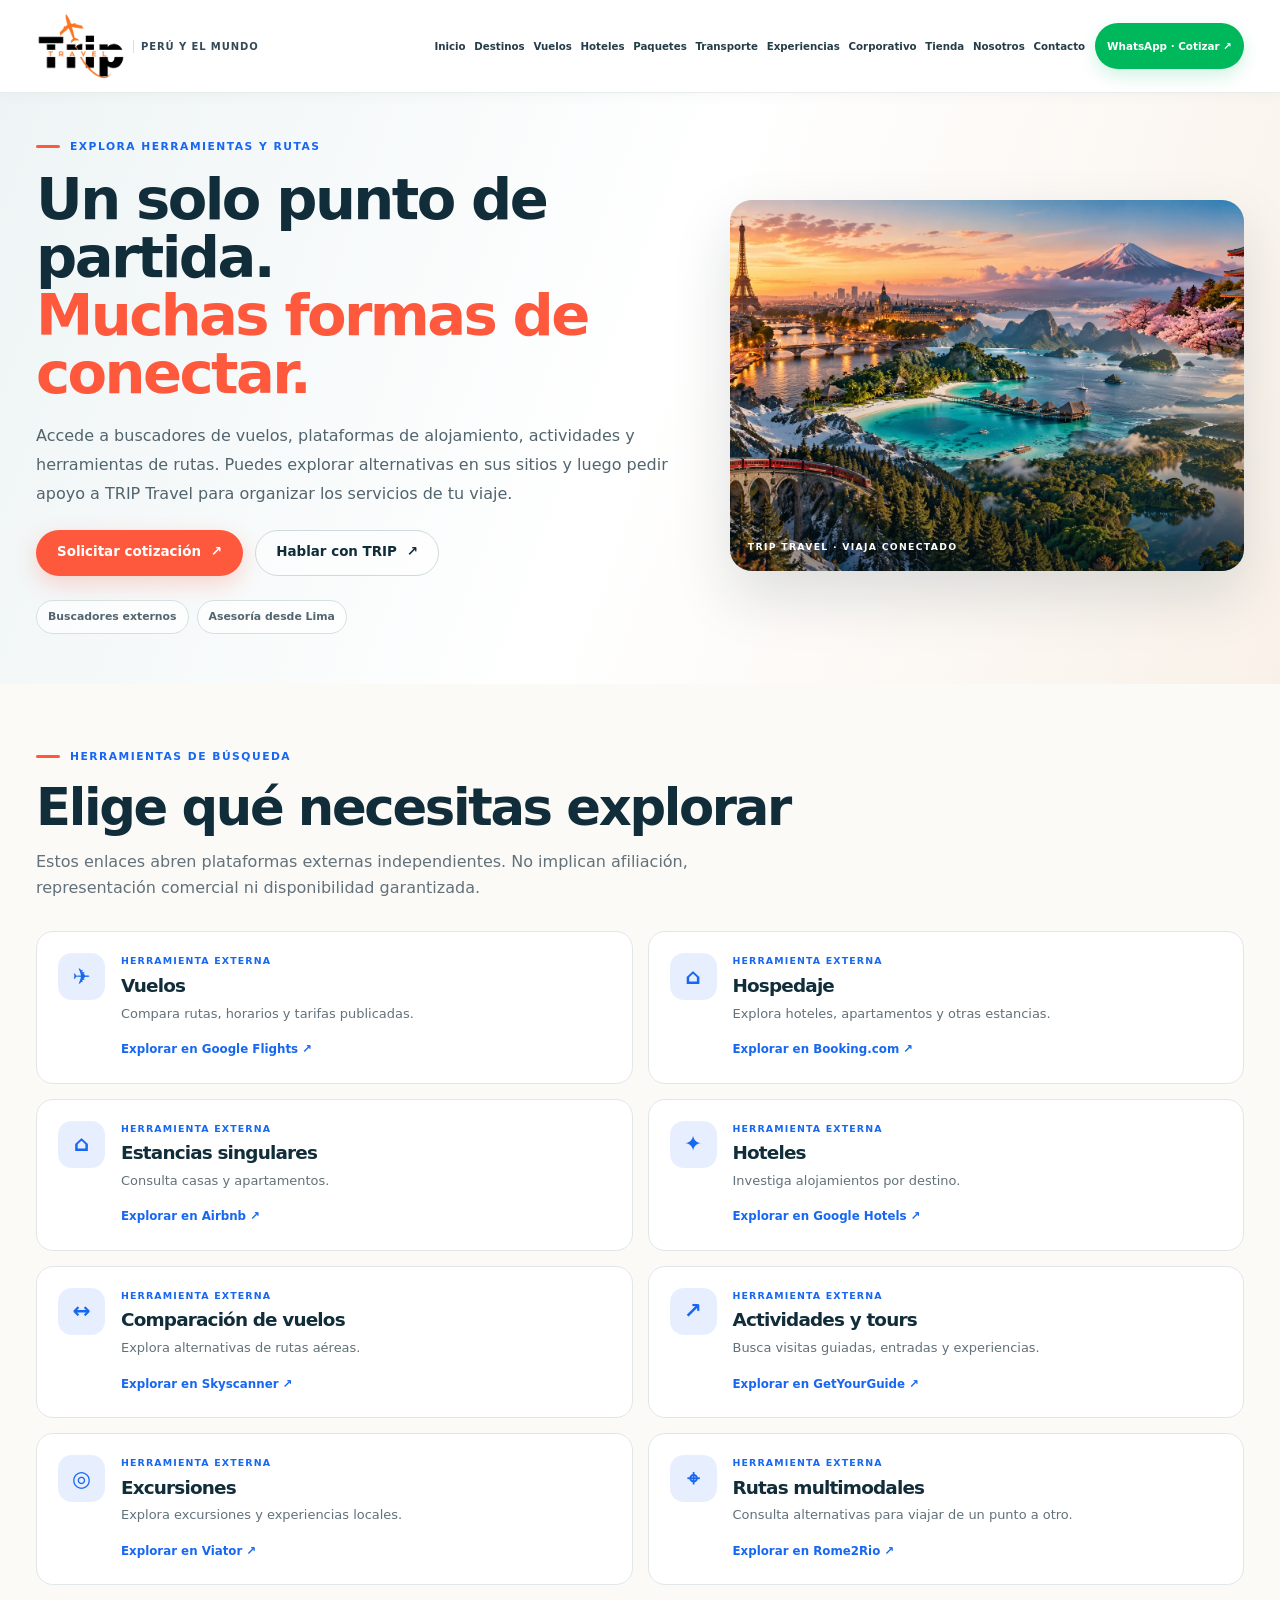
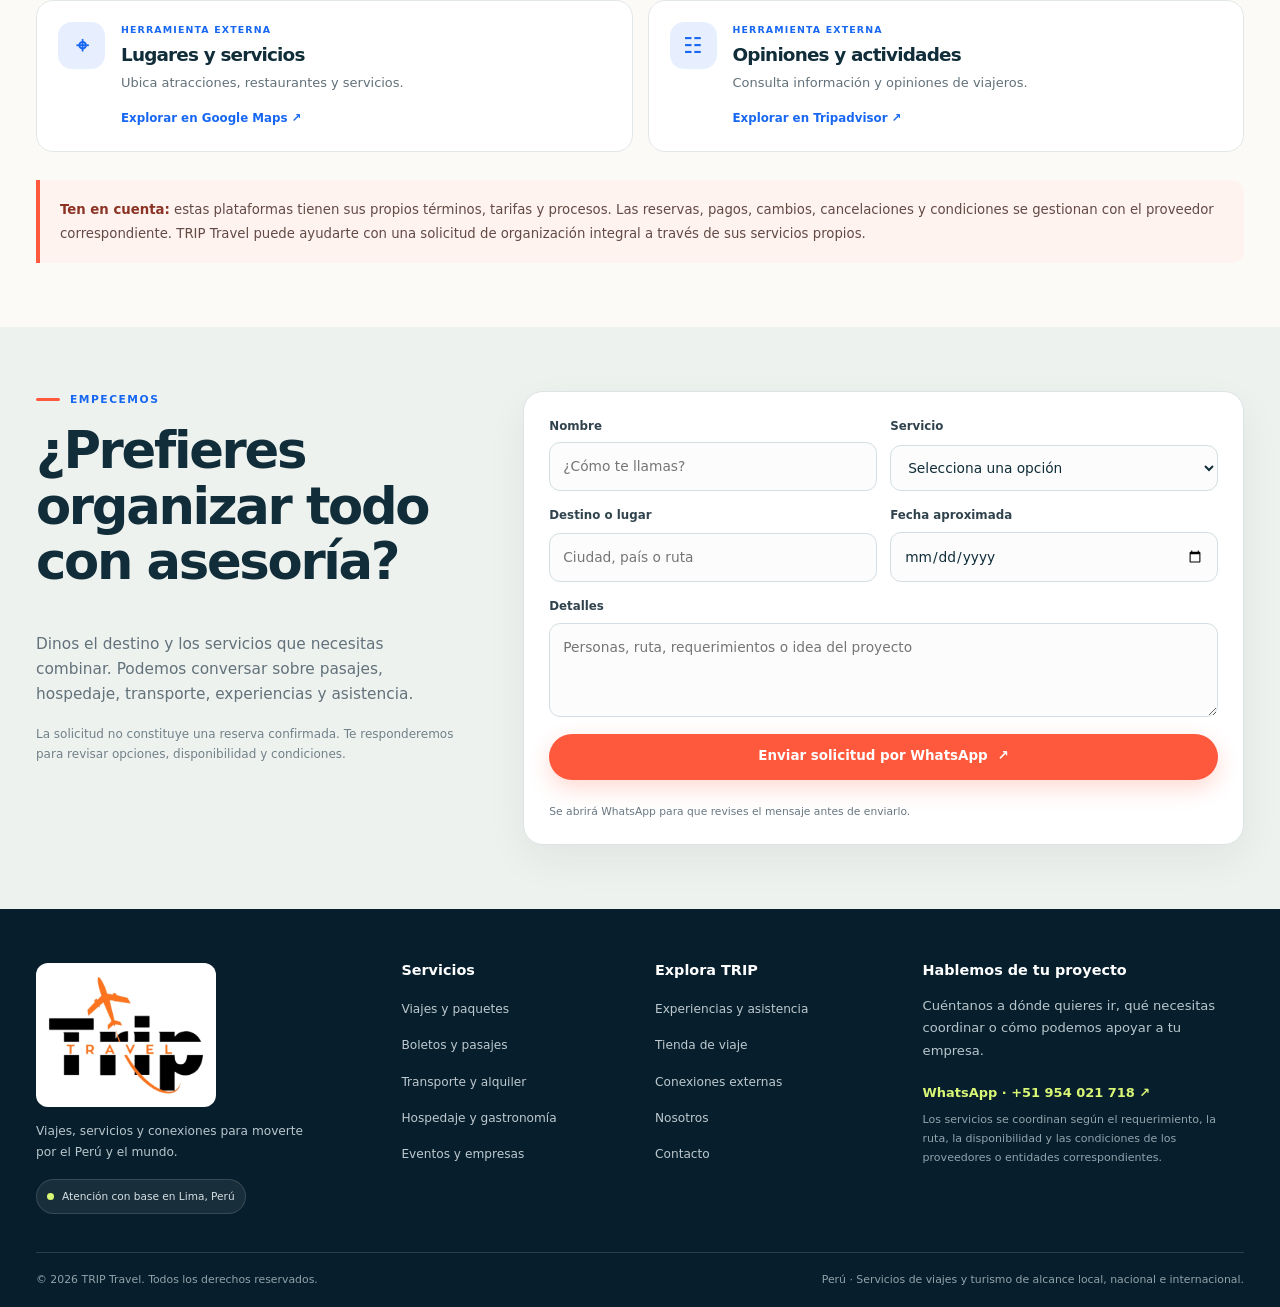
==== commit 47bda7d7: "Add files via upload" ====
--- a/conexiones.html
+++ b/conexiones.html
@@ -1,42 +1,43 @@
-<!doctype html>
+<!DOCTYPE html>
+
 <html lang="es">
 <head>
-  <meta charset="utf-8">
-  <meta name="viewport" content="width=device-width, initial-scale=1">
-  <title>Conexiones y herramientas de viaje | TRIP Travel</title>
-  <meta name="description" content="Accesos a buscadores externos de vuelos, alojamiento, rutas y experiencias; con información clara sobre su independencia y condiciones.">
-  <meta name="theme-color" content="#102b3a">
-  <meta name="color-scheme" content="light">
-  <meta property="og:type" content="website">
-  <meta property="og:site_name" content="TRIP Travel">
-  <meta property="og:title" content="Conexiones y herramientas de viaje | TRIP Travel">
-  <meta property="og:description" content="Accesos a buscadores externos de vuelos, alojamiento, rutas y experiencias; con información clara sobre su independencia y condiciones.">
-  <meta property="og:image" content="https://triptravelperu-lab.github.io/trip-travel/assets/images/world-hero.webp">
-  <meta name="twitter:card" content="summary_large_image">
-  <link rel="icon" type="image/svg+xml" href="assets/favicon.svg">
-  <link rel="canonical" href="https://triptravelperu-lab.github.io/trip-travel/conexiones.html">
-  <link rel="stylesheet" href="trip-global-integrated.css?v=7">
-  <script defer src="trip-interactive-v7.js?v=7"></script>
+<meta charset="utf-8"/>
+<meta content="width=device-width, initial-scale=1" name="viewport"/>
+<title>Conexiones y herramientas de viaje | TRIP Travel</title>
+<meta content="Accesos a buscadores externos de vuelos, alojamiento, rutas y experiencias; con información clara sobre su independencia y condiciones." name="description"/>
+<meta content="#102b3a" name="theme-color"/>
+<meta content="light" name="color-scheme"/>
+<meta content="website" property="og:type"/>
+<meta content="TRIP Travel" property="og:site_name"/>
+<meta content="Conexiones y herramientas de viaje | TRIP Travel" property="og:title"/>
+<meta content="Accesos a buscadores externos de vuelos, alojamiento, rutas y experiencias; con información clara sobre su independencia y condiciones." property="og:description"/>
+<meta content="https://triptravelperu-lab.github.io/trip-travel/assets/images/world-hero.webp" property="og:image"/>
+<meta content="summary_large_image" name="twitter:card"/>
+<link href="assets/favicon.svg" rel="icon" type="image/svg+xml"/>
+<link href="https://triptravelperu-lab.github.io/trip-travel/conexiones.html" rel="canonical"/>
+<link href="trip-global-integrated.css?v=12" rel="stylesheet"/>
+<script defer="" src="trip-interactive-v7.js?v=12"></script>
 </head>
 <body><a class="skip-link" href="#contenido">Saltar al contenido</a>
 <header class="site-header">
-  <div class="container header-inner">
-    <a class="brand" href="index.html" aria-label="TRIP Travel, inicio"><img src="assets/images/trip-travel-logo.png" alt="TRIP Travel" class="brand-logo" width="277" height="203"><span class="brand-tag">VIAJA CONECTADO<br><b>AL MUNDO</b></span></a>
-    <button class="menu-toggle" type="button" aria-expanded="false" aria-controls="primary-nav" aria-label="Abrir menú"><span></span><span></span><span></span></button>
-    <nav class="primary-nav" id="primary-nav" aria-label="Navegación principal"><div class="nav-main"><a class="nav-link" href="index.html">Inicio</a><a class="nav-link" href="destinos.html">Destinos</a><a class="nav-link" href="vuelos.html">Vuelos</a><a class="nav-link" href="hoteles.html">Hoteles</a><a class="nav-link" href="tours.html">Paquetes</a><a class="nav-link" href="transporte.html">Transporte</a><a class="nav-link" href="experiencias.html">Experiencias</a><a class="nav-link" href="corporativo.html">Corporativo</a><a class="nav-link" href="tienda.html">Tienda</a><a class="nav-link" href="nosotros.html">Nosotros</a><a class="nav-link" href="contacto.html">Contacto</a></div><a class="btn btn-small btn-primary nav-cta" href="https://wa.me/51954021718?text=Hola%20TRIP%20Travel%2C%20quiero%20solicitar%20una%20cotizaci%C3%B3n." target="_blank" rel="noopener noreferrer"><span class="nav-wa-icon" aria-hidden="true">✆</span> Cotizar <span aria-hidden="true">↗</span></a></nav>
-  </div>
-</header><main id="contenido"><section class="page-hero"><div class="container page-hero-grid"><div class="page-hero-copy"><p class="eyebrow"><span></span>EXPLORA HERRAMIENTAS Y RUTAS</p><h1>Un solo punto de partida.<br><em>Muchas formas de conectar.</em></h1><p class="page-lede">Accede a buscadores de vuelos, plataformas de alojamiento, actividades y herramientas de rutas. Puedes explorar alternativas en sus sitios y luego pedir apoyo a TRIP Travel para organizar los servicios de tu viaje.</p><div class="hero-actions"><a class="btn btn-primary" href="https://wa.me/51954021718?text=Hola%20TRIP%20Travel%2C%20quisiera%20solicitar%20una%20cotizaci%C3%B3n." target="_blank" rel="noopener noreferrer">Solicitar cotización <span aria-hidden="true">↗</span></a><a class="btn btn-ghost" href="contacto.html">Hablar con TRIP <span aria-hidden="true">↗</span></a></div><div class="pill-row"><span class="pill">Buscadores externos</span><span class="pill">Asesoría desde Lima</span></div></div><div class="page-hero-image"><img src="assets/images/world-hero.webp" alt="Paisajes internacionales para inspirar conexiones de viaje" width="1200" height="800"><span class="image-label">TRIP TRAVEL · VIAJA CONECTADO</span></div></div></section><section class="section"><div class="container"><div class="section-heading"><p class="eyebrow"><span></span>HERRAMIENTAS DE BÚSQUEDA</p><h2>Elige qué necesitas explorar</h2><p>Estos enlaces abren plataformas externas independientes. No implican afiliación, representación comercial ni disponibilidad garantizada.</p></div><div class="provider-grid"><article class="provider-card"><span class="provider-icon">✈</span><div><p class="provider-label">HERRAMIENTA EXTERNA</p><h3>Vuelos</h3><p>Compara rutas, horarios y tarifas publicadas.</p><a class="text-link" href="https://www.google.com/travel/flights" target="_blank" rel="noopener noreferrer">Explorar en Google Flights ↗</a></div></article><article class="provider-card"><span class="provider-icon">⌂</span><div><p class="provider-label">HERRAMIENTA EXTERNA</p><h3>Hospedaje</h3><p>Explora hoteles, apartamentos y otras estancias.</p><a class="text-link" href="https://www.booking.com/" target="_blank" rel="noopener noreferrer">Explorar en Booking.com ↗</a></div></article><article class="provider-card"><span class="provider-icon">⌂</span><div><p class="provider-label">HERRAMIENTA EXTERNA</p><h3>Estancias singulares</h3><p>Consulta casas y apartamentos.</p><a class="text-link" href="https://www.airbnb.com/" target="_blank" rel="noopener noreferrer">Explorar en Airbnb ↗</a></div></article><article class="provider-card"><span class="provider-icon">✦</span><div><p class="provider-label">HERRAMIENTA EXTERNA</p><h3>Hoteles</h3><p>Investiga alojamientos por destino.</p><a class="text-link" href="https://www.google.com/travel/hotels" target="_blank" rel="noopener noreferrer">Explorar en Google Hotels ↗</a></div></article><article class="provider-card"><span class="provider-icon">↔</span><div><p class="provider-label">HERRAMIENTA EXTERNA</p><h3>Comparación de vuelos</h3><p>Explora alternativas de rutas aéreas.</p><a class="text-link" href="https://www.skyscanner.com/" target="_blank" rel="noopener noreferrer">Explorar en Skyscanner ↗</a></div></article><article class="provider-card"><span class="provider-icon">↗</span><div><p class="provider-label">HERRAMIENTA EXTERNA</p><h3>Actividades y tours</h3><p>Busca visitas guiadas, entradas y experiencias.</p><a class="text-link" href="https://www.getyourguide.com/" target="_blank" rel="noopener noreferrer">Explorar en GetYourGuide ↗</a></div></article><article class="provider-card"><span class="provider-icon">◎</span><div><p class="provider-label">HERRAMIENTA EXTERNA</p><h3>Excursiones</h3><p>Explora excursiones y experiencias locales.</p><a class="text-link" href="https://www.viator.com/" target="_blank" rel="noopener noreferrer">Explorar en Viator ↗</a></div></article><article class="provider-card"><span class="provider-icon">⌖</span><div><p class="provider-label">HERRAMIENTA EXTERNA</p><h3>Rutas multimodales</h3><p>Consulta alternativas para viajar de un punto a otro.</p><a class="text-link" href="https://www.rome2rio.com/" target="_blank" rel="noopener noreferrer">Explorar en Rome2Rio ↗</a></div></article><article class="provider-card"><span class="provider-icon">⌖</span><div><p class="provider-label">HERRAMIENTA EXTERNA</p><h3>Lugares y servicios</h3><p>Ubica atracciones, restaurantes y servicios.</p><a class="text-link" href="https://maps.google.com/" target="_blank" rel="noopener noreferrer">Explorar en Google Maps ↗</a></div></article><article class="provider-card"><span class="provider-icon">☷</span><div><p class="provider-label">HERRAMIENTA EXTERNA</p><h3>Opiniones y actividades</h3><p>Consulta información y opiniones de viajeros.</p><a class="text-link" href="https://www.tripadvisor.com/" target="_blank" rel="noopener noreferrer">Explorar en Tripadvisor ↗</a></div></article></div><div class="notice-box"><strong>Ten en cuenta:</strong> estas plataformas tienen sus propios términos, tarifas y procesos. Las reservas, pagos, cambios, cancelaciones y condiciones se gestionan con el proveedor correspondiente. TRIP Travel puede ayudarte con una solicitud de organización integral a través de sus servicios propios.</div></div></section><section class="section section-tint"><div class="container quote-layout"><div><p class="eyebrow"><span></span> EMPECEMOS</p><h2>¿Prefieres organizar todo con asesoría?</h2><p class="section-lede">Dinos el destino y los servicios que necesitas combinar. Podemos conversar sobre pasajes, hospedaje, transporte, experiencias y asistencia.</p><p class="small-note">La solicitud no constituye una reserva confirmada. Te responderemos para revisar opciones, disponibilidad y condiciones.</p></div><form class="quote-form form-card" data-quote-form>
-      <div class="form-row"><label>Nombre<input name="Nombre" autocomplete="name" required placeholder="¿Cómo te llamas?"></label><label>Servicio<select name="Servicio" required><option value="">Selecciona una opción</option><option>Viajes y paquetes turísticos</option><option>Boletos y pasajes</option><option>Transporte, transfers o alquiler</option><option>Hospedaje y gastronomía</option><option>Guía, asistencia, seguros o visados</option><option>Eventos y servicios corporativos</option><option>Productos y artículos de viaje</option><option>Consultoría y proyectos</option></select></label></div>
-      <div class="form-row"><label>Destino o lugar<input name="Destino o lugar" placeholder="Ciudad, país o ruta"></label><label>Fecha aproximada<input type="date" name="Fecha aproximada"></label></div>
-      <label>Detalles<textarea name="Detalles" rows="3" placeholder="Personas, ruta, requerimientos o idea del proyecto"></textarea></label>
-      <button class="btn btn-primary btn-submit" type="submit">Enviar solicitud por WhatsApp <span aria-hidden="true">↗</span></button><p class="form-feedback" aria-live="polite">Se abrirá WhatsApp para que revises el mensaje antes de enviarlo.</p>
-    </form></div></section></main><footer class="site-footer">
-  <div class="container footer-main">
-    <div class="footer-brand-col"><a href="index.html"><img src="assets/images/trip-travel-logo-light.png" alt="TRIP Travel" class="footer-logo" width="277" height="203"></a><p>Viajes, servicios y conexiones para moverte por el Perú y el mundo.</p><span class="footer-location"><span class="dot"></span> Atención con base en Lima, Perú</span></div>
-    <div><h2>Servicios</h2><ul><li><a href="tours.html">Viajes y paquetes</a></li><li><a href="vuelos.html">Boletos y pasajes</a></li><li><a href="transporte.html">Transporte y alquiler</a></li><li><a href="hoteles.html">Hospedaje y gastronomía</a></li><li><a href="corporativo.html">Eventos y empresas</a></li></ul></div>
-    <div><h2>Explora TRIP</h2><ul><li><a href="experiencias.html">Experiencias y asistencia</a></li><li><a href="tienda.html">Tienda de viaje</a></li><li><a href="conexiones.html">Conexiones externas</a></li><li><a href="nosotros.html">Nosotros</a></li><li><a href="contacto.html">Contacto</a></li></ul></div>
-    <div><h2>Hablemos de tu proyecto</h2><p>Cuéntanos a dónde quieres ir, qué necesitas coordinar o cómo podemos apoyar a tu empresa.</p><a class="footer-contact" href="https://wa.me/51954021718?text=Hola%20TRIP%20Travel%2C%20quisiera%20informaci%C3%B3n%20sobre%20sus%20servicios." target="_blank" rel="noopener noreferrer">WhatsApp · +51 954 021 718 ↗</a><p class="footer-note">Los servicios se coordinan según el requerimiento, la ruta, la disponibilidad y las condiciones de los proveedores o entidades correspondientes.</p></div>
-  </div>
-  <div class="container footer-bottom"><span>© <span data-year></span> TRIP Travel. Todos los derechos reservados.</span><span>Perú · Servicios de viajes y turismo de alcance local, nacional e internacional.</span></div>
+<div class="container header-inner">
+<a aria-label="TRIP Travel, inicio" class="brand" href="index.html"><img alt="TRIP Travel, logo oficial" class="brand-logo" height="205" src="assets/images/trip-logo-oficial.png" width="360"/><span class="brand-tag">PERÚ Y EL MUNDO</span></a>
+<button aria-controls="primary-nav" aria-expanded="false" aria-label="Abrir menú" class="menu-toggle" type="button"><span></span><span></span><span></span></button>
+<nav aria-label="Navegación principal" class="primary-nav" id="primary-nav"><div class="nav-main"><a class="nav-link" href="index.html">Inicio</a><a class="nav-link" href="destinos.html">Destinos</a><a class="nav-link" href="vuelos.html">Vuelos</a><a class="nav-link" href="hoteles.html">Hoteles</a><a class="nav-link" href="tours.html">Paquetes</a><a class="nav-link" href="transporte.html">Transporte</a><a class="nav-link" href="experiencias.html">Experiencias</a><a class="nav-link" href="corporativo.html">Corporativo</a><a class="nav-link" href="tienda.html">Tienda</a><a class="nav-link" href="nosotros.html">Nosotros</a><a class="nav-link" href="contacto.html">Contacto</a></div><a class="btn btn-small btn-primary nav-cta" href="https://wa.me/51954021718?text=Hola%20TRIP%20Travel%2C%20quisiera%20asesor%C3%ADa%20para%20organizar%20un%20viaje%20por%20Per%C3%BA%20o%20al%20extranjero." rel="noopener noreferrer" target="_blank">WhatsApp · Cotizar ↗</a></nav>
+</div>
+</header><main id="contenido"><section class="page-hero"><div class="container page-hero-grid"><div class="page-hero-copy"><p class="eyebrow"><span></span>EXPLORA HERRAMIENTAS Y RUTAS</p><h1>Un solo punto de partida.<br/><em>Muchas formas de conectar.</em></h1><p class="page-lede">Accede a buscadores de vuelos, plataformas de alojamiento, actividades y herramientas de rutas. Puedes explorar alternativas en sus sitios y luego pedir apoyo a TRIP Travel para organizar los servicios de tu viaje.</p><div class="hero-actions"><a class="btn btn-primary" href="https://wa.me/51954021718?text=Hola%20TRIP%20Travel%2C%20quisiera%20solicitar%20una%20cotizaci%C3%B3n." rel="noopener noreferrer" target="_blank">Solicitar cotización <span aria-hidden="true">↗</span></a><a class="btn btn-ghost" href="contacto.html">Hablar con TRIP <span aria-hidden="true">↗</span></a></div><div class="pill-row"><span class="pill">Buscadores externos</span><span class="pill">Asesoría desde Lima</span></div></div><div class="page-hero-image"><img alt="Paisajes internacionales para inspirar conexiones de viaje" height="800" src="assets/images/world-hero.webp" width="1200"/><span class="image-label">TRIP TRAVEL · VIAJA CONECTADO</span></div></div></section><section class="section"><div class="container"><div class="section-heading"><p class="eyebrow"><span></span>HERRAMIENTAS DE BÚSQUEDA</p><h2>Elige qué necesitas explorar</h2><p>Estos enlaces abren plataformas externas independientes. No implican afiliación, representación comercial ni disponibilidad garantizada.</p></div><div class="provider-grid"><article class="provider-card"><span class="provider-icon">✈</span><div><p class="provider-label">HERRAMIENTA EXTERNA</p><h3>Vuelos</h3><p>Compara rutas, horarios y tarifas publicadas.</p><a class="text-link" href="https://www.google.com/travel/flights" rel="noopener noreferrer" target="_blank">Explorar en Google Flights ↗</a></div></article><article class="provider-card"><span class="provider-icon">⌂</span><div><p class="provider-label">HERRAMIENTA EXTERNA</p><h3>Hospedaje</h3><p>Explora hoteles, apartamentos y otras estancias.</p><a class="text-link" href="https://www.booking.com/" rel="noopener noreferrer" target="_blank">Explorar en Booking.com ↗</a></div></article><article class="provider-card"><span class="provider-icon">⌂</span><div><p class="provider-label">HERRAMIENTA EXTERNA</p><h3>Estancias singulares</h3><p>Consulta casas y apartamentos.</p><a class="text-link" href="https://www.airbnb.com/" rel="noopener noreferrer" target="_blank">Explorar en Airbnb ↗</a></div></article><article class="provider-card"><span class="provider-icon">✦</span><div><p class="provider-label">HERRAMIENTA EXTERNA</p><h3>Hoteles</h3><p>Investiga alojamientos por destino.</p><a class="text-link" href="https://www.google.com/travel/hotels" rel="noopener noreferrer" target="_blank">Explorar en Google Hotels ↗</a></div></article><article class="provider-card"><span class="provider-icon">↔</span><div><p class="provider-label">HERRAMIENTA EXTERNA</p><h3>Comparación de vuelos</h3><p>Explora alternativas de rutas aéreas.</p><a class="text-link" href="https://www.skyscanner.com/" rel="noopener noreferrer" target="_blank">Explorar en Skyscanner ↗</a></div></article><article class="provider-card"><span class="provider-icon">↗</span><div><p class="provider-label">HERRAMIENTA EXTERNA</p><h3>Actividades y tours</h3><p>Busca visitas guiadas, entradas y experiencias.</p><a class="text-link" href="https://www.getyourguide.com/" rel="noopener noreferrer" target="_blank">Explorar en GetYourGuide ↗</a></div></article><article class="provider-card"><span class="provider-icon">◎</span><div><p class="provider-label">HERRAMIENTA EXTERNA</p><h3>Excursiones</h3><p>Explora excursiones y experiencias locales.</p><a class="text-link" href="https://www.viator.com/" rel="noopener noreferrer" target="_blank">Explorar en Viator ↗</a></div></article><article class="provider-card"><span class="provider-icon">⌖</span><div><p class="provider-label">HERRAMIENTA EXTERNA</p><h3>Rutas multimodales</h3><p>Consulta alternativas para viajar de un punto a otro.</p><a class="text-link" href="https://www.rome2rio.com/" rel="noopener noreferrer" target="_blank">Explorar en Rome2Rio ↗</a></div></article><article class="provider-card"><span class="provider-icon">⌖</span><div><p class="provider-label">HERRAMIENTA EXTERNA</p><h3>Lugares y servicios</h3><p>Ubica atracciones, restaurantes y servicios.</p><a class="text-link" href="https://maps.google.com/" rel="noopener noreferrer" target="_blank">Explorar en Google Maps ↗</a></div></article><article class="provider-card"><span class="provider-icon">☷</span><div><p class="provider-label">HERRAMIENTA EXTERNA</p><h3>Opiniones y actividades</h3><p>Consulta información y opiniones de viajeros.</p><a class="text-link" href="https://www.tripadvisor.com/" rel="noopener noreferrer" target="_blank">Explorar en Tripadvisor ↗</a></div></article></div><div class="notice-box"><strong>Ten en cuenta:</strong> estas plataformas tienen sus propios términos, tarifas y procesos. Las reservas, pagos, cambios, cancelaciones y condiciones se gestionan con el proveedor correspondiente. TRIP Travel puede ayudarte con una solicitud de organización integral a través de sus servicios propios.</div></div></section><section class="section section-tint"><div class="container quote-layout"><div><p class="eyebrow"><span></span> EMPECEMOS</p><h2>¿Prefieres organizar todo con asesoría?</h2><p class="section-lede">Dinos el destino y los servicios que necesitas combinar. Podemos conversar sobre pasajes, hospedaje, transporte, experiencias y asistencia.</p><p class="small-note">La solicitud no constituye una reserva confirmada. Te responderemos para revisar opciones, disponibilidad y condiciones.</p></div><form class="quote-form form-card" data-quote-form="">
+<div class="form-row"><label>Nombre<input autocomplete="name" name="Nombre" placeholder="¿Cómo te llamas?" required=""/></label><label>Servicio<select name="Servicio" required=""><option value="">Selecciona una opción</option><option>Viajes y paquetes turísticos</option><option>Boletos y pasajes</option><option>Transporte, transfers o alquiler</option><option>Hospedaje y gastronomía</option><option>Guía, asistencia, seguros o visados</option><option>Eventos y servicios corporativos</option><option>Productos y artículos de viaje</option><option>Consultoría y proyectos</option></select></label></div>
+<div class="form-row"><label>Destino o lugar<input name="Destino o lugar" placeholder="Ciudad, país o ruta"/></label><label>Fecha aproximada<input name="Fecha aproximada" type="date"/></label></div>
+<label>Detalles<textarea name="Detalles" placeholder="Personas, ruta, requerimientos o idea del proyecto" rows="3"></textarea></label>
+<button class="btn btn-primary btn-submit" type="submit">Enviar solicitud por WhatsApp <span aria-hidden="true">↗</span></button><p aria-live="polite" class="form-feedback">Se abrirá WhatsApp para que revises el mensaje antes de enviarlo.</p>
+</form></div></section></main><footer class="site-footer">
+<div class="container footer-main">
+<div class="footer-brand-col"><a href="index.html"><img alt="TRIP Travel, logo oficial" class="footer-logo" height="205" src="assets/images/trip-logo-oficial.png" width="360"/></a><p>Viajes, servicios y conexiones para moverte por el Perú y el mundo.</p><span class="footer-location"><span class="dot"></span> Atención con base en Lima, Perú</span></div>
+<div><h2>Servicios</h2><ul><li><a href="tours.html">Viajes y paquetes</a></li><li><a href="vuelos.html">Boletos y pasajes</a></li><li><a href="transporte.html">Transporte y alquiler</a></li><li><a href="hoteles.html">Hospedaje y gastronomía</a></li><li><a href="corporativo.html">Eventos y empresas</a></li></ul></div>
+<div><h2>Explora TRIP</h2><ul><li><a href="experiencias.html">Experiencias y asistencia</a></li><li><a href="tienda.html">Tienda de viaje</a></li><li><a href="conexiones.html">Conexiones externas</a></li><li><a href="nosotros.html">Nosotros</a></li><li><a href="contacto.html">Contacto</a></li></ul></div>
+<div><h2>Hablemos de tu proyecto</h2><p>Cuéntanos a dónde quieres ir, qué necesitas coordinar o cómo podemos apoyar a tu empresa.</p><a class="footer-contact" href="https://wa.me/51954021718?text=Hola%20TRIP%20Travel%2C%20quisiera%20informaci%C3%B3n%20sobre%20sus%20servicios." rel="noopener noreferrer" target="_blank">WhatsApp · +51 954 021 718 ↗</a><p class="footer-note">Los servicios se coordinan según el requerimiento, la ruta, la disponibilidad y las condiciones de los proveedores o entidades correspondientes.</p></div>
+</div>
+<div class="container footer-bottom"><span>© <span data-year=""></span> TRIP Travel. Todos los derechos reservados.</span><span>Perú · Servicios de viajes y turismo de alcance local, nacional e internacional.</span></div>
 </footer>
-<a class="whatsapp-float" href="https://wa.me/51954021718?text=Hola%20TRIP%20Travel%2C%20quiero%20consultar%20por%20un%20servicio." target="_blank" rel="noopener noreferrer" aria-label="Contactar TRIP Travel por WhatsApp"><span class="wa-icon">✆</span><span>Hablemos</span></a></body></html>+<a aria-label="Contactar TRIP Travel por WhatsApp" class="whatsapp-float" href="https://wa.me/51954021718?text=Hola%20TRIP%20Travel%2C%20quisiera%20asesor%C3%ADa%20para%20organizar%20un%20viaje%20por%20Per%C3%BA%20o%20al%20extranjero." rel="noopener noreferrer" target="_blank">✆  WhatsApp</a></body></html>
--- a/trip-global-integrated.css
+++ b/trip-global-integrated.css
@@ -152,3 +152,55 @@
 .primary-nav .nav-cta{background:#05bd69;color:#fff;box-shadow:0 7px 18px rgba(5,189,105,.18)}
 .primary-nav .nav-cta:hover{background:#00a95d}
 .whatsapp-float{display:none!important}
+
+/* TRIP Travel · edición Perú primero */
+.brand-logo{width:138px!important;height:82px!important;object-fit:contain!important;object-position:center!important}
+.footer-logo{width:180px!important;height:auto!important;background:#fff;border-radius:12px;padding:8px;object-fit:contain!important;filter:none!important}
+.brand-tag{font-size:10px!important;letter-spacing:.09em!important;white-space:nowrap}
+.site-header{z-index:1000}
+.whatsapp-float{background:#00b85c!important;color:#fff!important;border:2px solid #fff!important;box-shadow:0 12px 30px #003f2850!important;position:fixed!important;bottom:20px!important;right:20px!important;z-index:2000!important}
+.nav-cta{background:#00b85c!important;color:white!important}
+.showcase-hero{min-height:570px!important}
+.showcase-hero-content h1{max-width:920px!important}
+.showcase-hero-content h1 em{color:#50d6ff!important}
+.peru-destination-grid{display:grid;grid-template-columns:repeat(4,minmax(0,1fr));gap:15px;margin:22px 0 35px}
+.peru-destination,.world-destination{position:relative;display:block;min-width:0;overflow:hidden;border-radius:20px;aspect-ratio:1.2;color:white!important;isolation:isolate;background:#123b4a;text-decoration:none!important}
+.peru-destination:after,.world-destination:after{content:'';position:absolute;inset:35% 0 0;background:linear-gradient(transparent,#071d2de8);z-index:1;pointer-events:none}
+.peru-destination img,.world-destination img{width:100%;height:100%;object-fit:cover;display:block;transition:transform .6s ease}
+.peru-destination:hover img,.world-destination:hover img{transform:scale(1.08)}
+.peru-destination span,.world-destination span{position:absolute;left:17px;bottom:17px;right:14px;z-index:2;display:flex;flex-direction:column;gap:5px}
+.peru-destination strong,.world-destination strong{font-size:clamp(17px,1.5vw,24px);line-height:1.1;color:#fff}
+.peru-destination small,.world-destination small{font-size:12px;color:#e5f4fa}
+.world-discovery{padding:60px 0 72px;background:#eef6f7}
+.world-destination-grid{display:grid;grid-template-columns:repeat(4,minmax(0,1fr));gap:15px;margin-top:24px}
+.world-destination{aspect-ratio:1.42}
+.motion-feature{padding:76px 0;background:#0a2635;color:#fff}
+.motion-layout{display:grid;grid-template-columns:.9fr 1.3fr;gap:40px;align-items:center}
+.motion-feature h2{font-size:clamp(34px,4vw,58px);line-height:1.07;margin:12px 0 18px;color:#fff}
+.motion-feature h2 em{color:#62d9ff}
+.motion-feature p{color:#d6e6eb;max-width:520px;line-height:1.7}
+.motion-cards{display:grid;grid-template-columns:1fr 1fr;gap:14px}
+.motion-cards figure{margin:0;border-radius:18px;overflow:hidden;background:#17475b}
+.motion-cards img{display:block;width:100%;aspect-ratio:4/3;object-fit:cover}
+.motion-cards figcaption{padding:12px 16px;font-weight:700;color:white}
+.mv-grid{display:grid;grid-template-columns:1fr 1fr;gap:22px}
+.mv-card{padding:35px;border-radius:24px;background:#fff;border:1px solid #dfe9eb;box-shadow:0 15px 40px #0c32400d}
+.mv-card>span{color:#ff6638;font-size:12px;font-weight:800;letter-spacing:.15em}
+.mv-card h3{font-size:clamp(24px,2.6vw,36px);line-height:1.2;margin:14px 0;color:#0b2b3a}
+.mv-card p{line-height:1.75;color:#425a65}
+.mv-note{margin-top:18px;color:#627983;font-size:13px}
+.hotel-types{display:grid;grid-template-columns:repeat(4,minmax(0,1fr));gap:18px;margin-top:28px}
+.hotel-types article{overflow:hidden;border-radius:20px;background:white;border:1px solid #e2e9ed;box-shadow:0 12px 30px #11394b0d}
+.hotel-types img{display:block;width:100%;height:185px;object-fit:cover}
+.hotel-types h3{padding:16px 17px 0;margin:0;color:#0a2b3a;font-size:20px}
+.hotel-types p{padding:0 17px 20px;color:#566c76;line-height:1.55}
+.hotel-detail-grid{display:grid;grid-template-columns:1fr 1fr;gap:45px;align-items:center}
+.hotel-check{list-style:none;padding:0;margin:20px 0 30px}
+.hotel-check li{padding:12px 0 12px 30px;border-bottom:1px solid #d6e1e4;position:relative}
+.hotel-check li:before{content:'✓';position:absolute;left:2px;color:#00a976;font-weight:900}
+.hotel-motion{overflow:hidden;border-radius:22px;background:#0d2a39}
+.hotel-motion video{display:block;width:100%;height:350px;object-fit:cover}
+.hotel-motion p{color:#e0edf1;font-size:12px;padding:14px 18px;margin:0}
+@media(max-width:1050px){.peru-destination-grid,.world-destination-grid,.hotel-types{grid-template-columns:repeat(2,minmax(0,1fr))}.motion-layout{grid-template-columns:1fr}.brand-logo{width:112px!important;height:66px!important}}
+@media(max-width:650px){.peru-destination-grid,.world-destination-grid{gap:10px}.peru-destination,.world-destination{aspect-ratio:.85}.peru-destination span,.world-destination span{left:11px;bottom:11px}.peru-destination strong,.world-destination strong{font-size:16px}.peru-destination small,.world-destination small{font-size:10px}.mv-grid,.hotel-detail-grid{grid-template-columns:1fr}.hotel-types{grid-template-columns:1fr 1fr;gap:10px}.hotel-types img{height:115px}.hotel-types h3{font-size:16px;padding:12px 12px 0}.hotel-types p{font-size:12px;padding:0 12px 12px}.motion-cards{gap:10px}.motion-cards figcaption{font-size:12px;padding:9px}.showcase-hero{min-height:530px!important}.brand-tag{display:none!important}.whatsapp-float{right:12px!important;bottom:12px!important}}
+@media(prefers-reduced-motion:reduce){.peru-destination img,.world-destination img{transition:none!important}}
